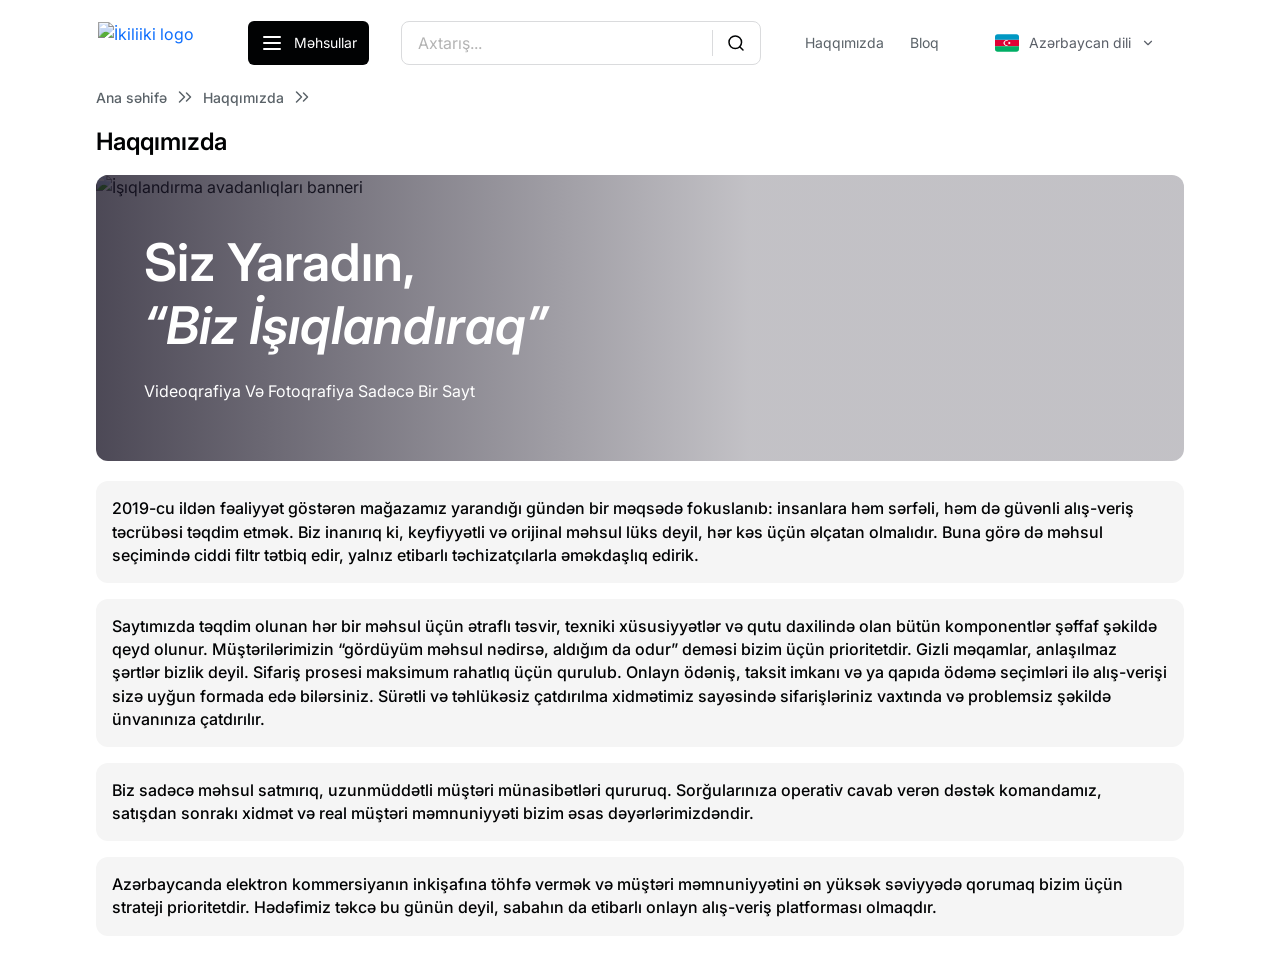
==== about.html @ 02f8e93b "-airforce page" ====
<!DOCTYPE html>
<html lang="az">

<head>
    <meta charset="UTF-8">
    <!-- Təməl viewport -->
    <meta name="viewport" content="width=device-width, initial-scale=1.0, viewport-fit=cover">
    <!-- Zoom meta -->
    <meta name="viewport" content="width=device-width, initial-scale=1, maximum-scale=1, user-scalable=no">
    <title>Haqqımızda | ikili2.az</title>

    <link rel="preconnect" href="https://fonts.googleapis.com" />
    <link rel="preconnect" href="https://fonts.gstatic.com" crossorigin />
    <link href="https://fonts.googleapis.com/css2?family=Outfit:wght@400;500;600;700;800;900&display=swap"
        rel="stylesheet" />

    <link href="https://cdn.jsdelivr.net/npm/bootstrap@5.3.8/dist/css/bootstrap.min.css" rel="stylesheet"
        integrity="sha384-sRIl4kxILFvY47J16cr9ZwB07vP4J8+LH7qKQnuqkuIAvNWLzeN8tE5YBujZqJLB" crossorigin="anonymous" />

    <link rel="stylesheet" href="assets/css/style.css" />
</head>

<body class="page">
    <div class="page--about">

    <!-- * HEADER START * -->
    <div id="header-placeholder"></div>
    <script>
        (function () {
            const url = "./assets/components/header.html";
            const cacheKey = `partial:${url}`;
            const node = document.getElementById("header-placeholder");
            if (!node) return;

            try {
                const cached = localStorage.getItem(cacheKey);
                if (cached) node.innerHTML = cached;
            } catch (error) {
                console.warn("Header preload cache error:", error);
            }

            if (window.location.protocol === "file:") return;

            fetch(url)
                .then((response) => {
                    if (!response.ok) throw new Error(`Header yüklənmədi: ${response.status}`);
                    return response.text();
                })
                .then((html) => {
                    const parser = new DOMParser();
                    const doc = parser.parseFromString(html, "text/html");
                    const nextHtml = doc.body.innerHTML;
                    if (node.innerHTML !== nextHtml) node.innerHTML = nextHtml;
                    try {
                        localStorage.setItem(cacheKey, nextHtml);
                    } catch (error) {
                        console.warn("Header cache write error:", error);
                    }
                })
                .catch((error) => {
                    console.warn("Header preload fetch error:", error);
                });
        })();
    </script>
    <!-- * HEADER END * -->


    <main>
        <!-- * ABOUT PAGE START * -->
        <section class="about-page">
            <div class="about-page__container content-section">
                <nav class="breadcrumb" aria-label="Breadcrumb">
                    <a href="index.html">Ana səhifə</a>
                    <span aria-hidden="true">
                        <svg width="24" height="24" viewBox="0 0 24 24" fill="none" xmlns="http://www.w3.org/2000/svg">
                            <path d="M13.5 16L17.5 12L13.5 8" stroke="#5A6268" stroke-width="1.5" stroke-linecap="round"
                                stroke-linejoin="round" />
                            <path d="M6.5 17L11.5 12L6.5 7" stroke="#5A6268" stroke-width="1.5" stroke-linecap="round"
                                stroke-linejoin="round" />
                        </svg>
                    </span>
                    <a href="about.html" aria-current="page">Haqqımızda</a>
                     <span aria-hidden="true">
                        <svg width="24" height="24" viewBox="0 0 24 24" fill="none" xmlns="http://www.w3.org/2000/svg">
                            <path d="M13.5 16L17.5 12L13.5 8" stroke="#5A6268" stroke-width="1.5" stroke-linecap="round"
                                stroke-linejoin="round" />
                            <path d="M6.5 17L11.5 12L6.5 7" stroke="#5A6268" stroke-width="1.5" stroke-linecap="round"
                                stroke-linejoin="round" />
                        </svg>
                    </span>
                </nav>

                <div class="section-header content-section__header">
                    <h1 class="section-header__title about-page__title">Haqqımızda</h1>
                </div>

                <div class="about-page__hero">
                    <img class="about-page__hero-img" src="assets/images/783815d9c4e5a7d03388fd87f96c29ed0e0bb975.png"
                        alt="İşıqlandırma avadanlıqları banneri" />
                    <div class="about-page__hero-overlay"></div>
                    <div class="about-page__hero-content">
                        <h2 class="about-page__hero-title">Siz Yaradın,<br /><em>“Biz İşıqlandıraq”</em></h2>
                        <p class="about-page__hero-subtitle">Videoqrafiya və Fotoqrafiya Sadəcə Bir Sayt</p>
                    </div>
                </div>

                <div class="about-page__text-list">
                    <article class="about-page__text-card">
                        2019-cu ildən fəaliyyət göstərən mağazamız yarandığı gündən bir məqsədə fokuslanıb: insanlara
                        həm sərfəli, həm də güvənli alış-veriş təcrübəsi təqdim etmək. Biz inanırıq ki, keyfiyyətli və
                        orijinal məhsul lüks deyil, hər kəs üçün əlçatan olmalıdır. Buna görə də məhsul seçimində ciddi
                        filtr tətbiq edir, yalnız etibarlı təchizatçılarla əməkdaşlıq edirik.
                    </article>

                    <article class="about-page__text-card">
                        Saytımızda təqdim olunan hər bir məhsul üçün ətraflı təsvir, texniki xüsusiyyətlər və qutu
                        daxilində olan bütün komponentlər şəffaf şəkildə qeyd olunur. Müştərilərimizin “gördüyüm məhsul
                        nədirsə, aldığım da odur” deməsi bizim üçün prioritetdir. Gizli məqamlar, anlaşılmaz şərtlər
                        bizlik deyil. Sifariş prosesi maksimum rahatlıq üçün qurulub. Onlayn ödəniş, taksit imkanı və
                        ya qapıda ödəmə seçimləri ilə alış-verişi sizə uyğun formada edə bilərsiniz. Sürətli və
                        təhlükəsiz çatdırılma xidmətimiz sayəsində sifarişləriniz vaxtında və problemsiz şəkildə
                        ünvanınıza çatdırılır.
                    </article>

                    <article class="about-page__text-card">
                        Biz sadəcə məhsul satmırıq, uzunmüddətli müştəri münasibətləri qururuq. Sorğularınıza operativ
                        cavab verən dəstək komandamız, satışdan sonrakı xidmət və real müştəri məmnuniyyəti bizim əsas
                        dəyərlərimizdəndir.
                    </article>

                    <article class="about-page__text-card">
                        Azərbaycanda elektron kommersiyanın inkişafına töhfə vermək və müştəri məmnuniyyətini ən yüksək
                        səviyyədə qorumaq bizim üçün strateji prioritetdir. Hədəfimiz təkcə bu günün deyil, sabahın da
                        etibarlı onlayn alış-veriş platforması olmaqdır.
                    </article>
                </div>
            </div>
        </section>
        <!-- * ABOUT PAGE END * -->
    </main>

    <!-- * FOOTER START * -->
    <div id="footer-placeholder"></div>
    <script>
        (function () {
            const url = "./assets/components/footer.html";
            const cacheKey = `partial:${url}`;
            const node = document.getElementById("footer-placeholder");
            if (!node) return;

            try {
                const cached = localStorage.getItem(cacheKey);
                if (cached) node.innerHTML = cached;
            } catch (error) {
                console.warn("Footer preload cache error:", error);
            }

            if (window.location.protocol === "file:") return;

            fetch(url)
                .then((response) => {
                    if (!response.ok) throw new Error(`Footer yüklənmədi: ${response.status}`);
                    return response.text();
                })
                .then((html) => {
                    const parser = new DOMParser();
                    const doc = parser.parseFromString(html, "text/html");
                    const nextHtml = doc.body.innerHTML;
                    if (node.innerHTML !== nextHtml) node.innerHTML = nextHtml;
                    try {
                        localStorage.setItem(cacheKey, nextHtml);
                    } catch (error) {
                        console.warn("Footer cache write error:", error);
                    }
                })
                .catch((error) => {
                    console.warn("Footer preload fetch error:", error);
                });
        })();
    </script>
    <!-- * FOOTER END * -->



    <script type="module" src="assets/js/main.js"></script>
    <script src="https://cdn.jsdelivr.net/npm/bootstrap@5.3.8/dist/js/bootstrap.bundle.min.js"
        integrity="sha384-FKyoEForCGlyvwx9Hj09JcYn3nv7wiPVlz7YYwJrWVcXK/BmnVDxM+D2scQbITxI" crossorigin="anonymous">
        </script>

    </div>
</body>

</html>
---- assets/css/style.css ----
@import url("https://fonts.googleapis.com/css2?family=Poppins:ital,wght@0,100;0,200;0,300;0,400;0,500;0,600;0,700;0,800;0,900;1,100;1,200;1,300;1,400;1,500;1,600;1,700;1,800;1,900&display=swap");
@import url("https://fonts.googleapis.com/css2?family=Inter:ital,opsz,wght@0,14..32,100..900;1,14..32,100..900&display=swap");
* {
  margin: 0;
  padding: 0;
  box-sizing: border-box;
}

:root {
  --page-gutter: clamp(0.5rem, 7.5vw, 6.25rem);
}

#header-placeholder {
  min-height: 5.3125rem;
}

@media only screen and (max-width: 768px) {
  #header-placeholder {
    min-height: 5.3125rem;
  }
}
@media only screen and (max-width: 600px) {
  #header-placeholder {
    min-height: 5.3125rem;
  }
}
@media only screen and (max-width: 480px) {
  #header-placeholder {
    min-height: 5.3125rem;
  }
}
@media only screen and (max-width: 380px) {
  #header-placeholder {
    min-height: 5.3125rem;
  }
}
body {
  height: 100%;
  font-family: "Inter", sans-serif;
  background-color: rgb(255, 255, 255);
  overflow-x: hidden;
}

html {
  overflow-x: hidden;
}

p {
  margin-bottom: 0;
}

a {
  text-decoration: none;
  text-wrap: nowrap;
}

input {
  border: none;
  outline: none;
}

button {
  border: none;
  background-color: transparent;
  text-wrap: nowrap;
}

select {
  outline: none;
  border: none;
}

textarea {
  resize: none;
  outline: none;
  border: none;
}

[class*=__container] {
  width: 100% !important;
  max-width: none !important;
  margin-left: auto;
  margin-right: auto;
  padding-left: var(--page-gutter);
  padding-right: var(--page-gutter);
}

.blog-card,
.products__card {
  position: relative;
}

.card-link-overlay {
  position: absolute;
  inset: 0;
  z-index: 3;
  border-radius: inherit;
}

.card-link-overlay:focus-visible {
  outline: 0.125rem solid #010203;
  outline-offset: 0.125rem;
}

.is-visual-link {
  pointer-events: none;
}

.content-section {
  display: flex;
  justify-content: flex-start;
  align-items: stretch;
  flex-direction: column;
  gap: 1.5rem;
}
.content-section__body {
  width: 100%;
}

.section-header {
  display: flex;
  justify-content: space-between;
  align-items: center;
  flex-direction: row;
  gap: 0;
}
.section-header__title {
  margin: 0;
  font-size: 2rem;
  font-weight: 600;
  color: #000000;
  line-height: normal;
  font-style: normal;
}
.section-header__accent {
  color: #e3002e;
}
.section-header__nav {
  display: flex;
  justify-content: flex-start;
  align-items: center;
  flex-direction: row;
  gap: 0.5rem;
}

.arrivals-section {
  padding: 1.5rem 0;
}

.arrivals__container {
  width: 100%;
  display: flex;
  justify-content: flex-start;
  align-items: stretch;
  flex-direction: column;
  gap: 1.5rem;
}
.arrivals__grid {
  display: grid;
  grid-template-columns: 32.8125rem minmax(0, 1fr);
  height: 27.6875rem;
  gap: 0.625rem;
  align-items: stretch;
}
.arrivals__banner {
  width: 32.8125rem;
  overflow: hidden;
  border-radius: 0.75rem;
}
.arrivals__banner-img {
  width: 100%;
  height: 100%;
  -o-object-fit: cover;
     object-fit: cover;
  display: block;
}
.arrivals__cards {
  display: grid;
  grid-template-columns: repeat(2, 1fr);
  gap: 0;
  border: 1px solid #dadbdd;
  border-radius: 0.75rem;
  overflow: hidden;
  box-shadow: none;
}
.arrivals__cards .products__card {
  display: flex;
  justify-content: flex-start;
  align-items: stretch;
  flex-direction: column;
  gap: 0;
  padding: 1rem;
  border: 0;
  border-left: 0;
  border-right: 1px solid #dadbdd;
  border-radius: 0;
  min-height: 0;
  box-shadow: none;
}
.arrivals__cards .products__card:nth-child(2n) {
  border-right: none;
}
.arrivals__cards .products__card .products__img-wrap {
  min-height: 0;
  padding: 1rem;
}
.arrivals__cards .products__card .products__info {
  display: flex;
  justify-content: flex-start;
  align-items: stretch;
  flex-direction: column;
  gap: 0;
  justify-content: space-between;
  gap: 1rem;
}
.arrivals__cards .products__card .products__name {
  line-height: 1.35;
  max-height: 2.7em;
  overflow: hidden;
}
.arrivals__cards .products__card .products__footer {
  display: grid;
  grid-template-columns: minmax(0, 1fr) auto;
  gap: 0.5rem;
  align-items: center;
}
.arrivals__cards .products__card .products__btn {
  display: flex;
  width: 100%;
  max-width: 11.2813rem;
  min-width: 0;
  height: 2.75rem;
  padding: 0.625rem 0.75rem;
  justify-content: center;
  align-items: center;
  gap: 0.625rem;
  border-radius: 0.375rem;
  background: #010203;
  color: #fff;
  font-family: Inter, sans-serif;
  font-size: 0.875rem;
  font-style: normal;
  font-weight: 500;
  line-height: normal;
}
.arrivals__cards .products__card .products__price {
  flex-shrink: 0;
  white-space: nowrap;
}

@media only screen and (max-width: 1400px) {
  .arrivals__grid {
    grid-template-columns: 1fr;
    height: auto;
    grid-template-rows: 27.6875rem 27.6875rem;
    gap: 0.625rem;
  }
  .arrivals__banner, .arrivals__cards {
    width: 100%;
    height: 27.6875rem;
  }
  .arrivals__cards {
    display: grid !important;
    grid-template-columns: repeat(2, minmax(0, 1fr)) !important;
    gap: 0.625rem !important;
    -moz-column-gap: 0.625rem !important;
         column-gap: 0.625rem !important;
    row-gap: 0.625rem !important;
    border: 0;
    border-radius: 0;
    overflow: visible;
  }
  .arrivals__cards .products__card {
    padding: 0.875rem;
    border: 1px solid #dadbdd;
    border-right: 1px solid #dadbdd;
    border-left: 1px solid #dadbdd;
    border-radius: 0.75rem;
  }
  .arrivals__cards .products__card:nth-child(2n) {
    border-right: 1px solid #dadbdd;
  }
  .arrivals__cards .products__card .products__footer {
    display: grid;
    grid-template-columns: minmax(0, 1fr) auto;
    gap: 0.5rem;
    align-items: center;
  }
  .arrivals__cards .products__card .products__btn {
    width: 11.2813rem;
    min-width: 8.8125rem;
  }
}
@media only screen and (max-width: 380px) {
  .arrivals__container {
    padding-left: 1rem !important;
    padding-right: 1rem !important;
  }
  .arrivals__grid {
    grid-template-rows: none;
    height: auto;
    width: 100%;
    margin: 0 auto;
  }
  .arrivals__banner, .arrivals__cards {
    height: auto;
    width: 100%;
    max-width: 100%;
    margin: 0 auto;
    box-sizing: border-box;
  }
  .arrivals__cards .products__card {
    width: 100%;
    max-width: 100%;
    box-sizing: border-box;
  }
  .arrivals__cards .products__card .products__footer {
    display: flex !important;
    flex-direction: column !important;
    align-items: flex-start !important;
    gap: 0.5rem !important;
  }
  .arrivals__cards .products__card .products__price {
    order: 1 !important;
  }
  .arrivals__cards .products__card .products__btn {
    order: 2 !important;
    width: auto !important;
    min-width: 100% !important;
    max-width: 100% !important;
  }
}
@media only screen and (max-width: 768px) {
  .arrivals__container .section-header {
    align-items: flex-start;
  }
  .arrivals__container .section-header__nav {
    display: none;
  }
  .arrivals__grid {
    grid-template-rows: none;
    height: auto;
  }
  .arrivals__banner, .arrivals__cards {
    height: auto;
  }
  .arrivals__cards {
    grid-template-columns: 1fr !important;
  }
  .arrivals__cards .products__card .products__footer {
    display: flex;
    justify-content: space-between;
    align-items: center;
    flex-direction: row;
    gap: 0.5rem;
  }
  .arrivals__cards .products__card .products__price {
    order: 2;
  }
  .arrivals__cards .products__card .products__btn {
    order: 1;
    width: 11.2813rem;
    min-width: 8.8125rem;
  }
}
@media only screen and (max-width: 600px) {
  .arrivals__container .section-header {
    align-items: flex-start;
  }
  .arrivals__container .section-header__nav {
    display: none;
  }
  .arrivals__grid {
    grid-template-rows: none;
    height: auto;
  }
  .arrivals__banner, .arrivals__cards {
    height: auto;
  }
  .arrivals__cards {
    grid-template-columns: 1fr !important;
  }
  .arrivals__cards .products__card .products__footer {
    display: flex;
    justify-content: space-between;
    align-items: center;
    flex-direction: row;
    gap: 0.5rem;
  }
  .arrivals__cards .products__card .products__price {
    order: 2;
  }
  .arrivals__cards .products__card .products__btn {
    order: 1;
    width: 11.2813rem;
    min-width: 8.8125rem;
  }
}
@media only screen and (max-width: 480px) {
  .arrivals__banner-img {
    height: 14.375rem;
  }
}
@media only screen and (max-width: 380px) {
  .arrivals__banner-img {
    height: 14.375rem;
  }
}
@media only screen and (max-width: 180px) {
  .arrivals__cards .products__card .products__footer {
    align-items: stretch !important;
  }
  .arrivals__cards .products__card .products__price {
    white-space: normal !important;
    overflow-wrap: anywhere !important;
    word-break: break-word !important;
    width: 100% !important;
  }
  .arrivals__cards .products__card .products__btn {
    width: 100% !important;
    max-width: 100% !important;
    min-width: 0 !important;
    padding: 0.5rem 0.625rem !important;
    font-size: 0.8125rem !important;
  }
}
.products__body-header {
  display: flex;
  justify-content: flex-start;
  align-items: stretch;
  flex-direction: column;
  gap: 0.75rem;
}

.blog-card {
  display: flex;
  height: 100%;
  min-height: 19.3125rem;
  flex-direction: column;
  justify-content: flex-start;
  align-items: flex-start;
  flex: 1 0 0;
  gap: 1rem;
}
.blog-card__body {
  display: flex;
  flex: 1 1 auto;
  flex-direction: column;
  align-items: flex-start;
  gap: 0.375rem;
  align-self: stretch;
}
.blog-card__media {
  width: 100%;
  height: 10.5625rem;
  flex-shrink: 0;
  align-self: stretch;
  border-radius: 0.75rem;
  overflow: hidden;
  background: #d8d8d8;
}
.blog-card__img {
  width: 100%;
  height: 100%;
  -o-object-fit: cover;
     object-fit: cover;
  display: block;
}
.blog-card__title {
  margin: 0;
  color: #010203;
  font-family: Inter, sans-serif;
  font-size: 1rem;
  font-style: normal;
  font-weight: 500;
  line-height: 140%;
}
.blog-card__desc {
  margin: 0;
  color: #5a5f68;
  font-family: Inter, sans-serif;
  font-size: 0.875rem;
  font-style: normal;
  font-weight: 400;
  line-height: 140%;
}

.hero__btn,
.products__btn,
.pd-btn--buy {
  display: inline-flex;
  align-items: center;
  justify-content: center;
  gap: 0.625rem;
  min-height: 2.75rem;
  padding: 0.625rem 0.75rem;
  border: 0;
  border-radius: 0.375rem;
  background: #010203;
  color: #ffffff;
  font-family: Inter, sans-serif;
  font-size: 0.875rem;
  font-style: normal;
  font-weight: 500;
  line-height: normal;
  text-decoration: none;
  white-space: nowrap;
  transition: opacity 0.2s ease, transform 0.2s ease;
}
.hero__btn:hover,
.products__btn:hover,
.pd-btn--buy:hover {
  color: #ffffff;
  opacity: 0.9;
}
.hero__btn:active,
.products__btn:active,
.pd-btn--buy:active {
  transform: translateY(0.0625rem);
}

.hero__btn-icon {
  display: inline-flex;
  align-items: center;
  justify-content: center;
  line-height: 1;
}

.products__btn > span {
  display: inline-flex;
  align-items: center;
  justify-content: center;
  line-height: 1;
  flex-shrink: 0;
}

.products__btn > span svg,
.products__btn > svg {
  display: block;
  width: 1.125rem;
  height: 1.125rem;
  flex-shrink: 0;
}

.section-header__btn {
  width: 2.75rem;
  height: 2.75rem;
  padding: 0.625rem 0.75rem;
  border-radius: 50%;
  border: 0.0625rem solid #f5f5f5;
  background: #f5f5f5;
  display: inline-flex;
  align-items: center;
  justify-content: center;
  gap: 0.625rem;
  transition: border-color 0.2s ease, background-color 0.2s ease;
}
.section-header__btn:hover {
  border-color: #111111;
  background: #f5f5f5;
}
.section-header__btn:focus, .section-header__btn:focus-visible {
  outline: none;
  box-shadow: none;
  border-color: #f5f5f5;
  background: #f5f5f5;
}

.testimonials__play {
  position: absolute;
  right: 0.75rem;
  top: 0.75rem;
  display: inline-flex;
  width: 2.5rem;
  height: 2.5rem;
  padding: 0;
  align-items: center;
  justify-content: center;
  gap: 0;
  border: 0;
  border-radius: 50%;
  background: rgba(255, 255, 255, 0.41);
  color: #b4b4b4;
  box-shadow: 0 8px 18px rgba(0, 0, 0, 0.16);
  transition: transform 0.2s ease, background-color 0.2s ease;
  z-index: 2;
}
.testimonials__play::before {
  content: "";
  position: absolute;
  width: 1.875rem;
  height: 1.875rem;
  border-radius: 50%;
  background: #ffffff;
  z-index: 0;
}
.testimonials__play:hover {
  transform: scale(1.04);
}

.testimonials__icon {
  position: absolute;
  left: 50%;
  top: 50%;
  width: 24px;
  height: 24px;
  z-index: 1;
  transform: translate(-50%, -50%);
  transition: opacity 0.2s ease, transform 0.2s ease;
}
.testimonials__icon--pause {
  opacity: 0;
  transform: translate(-50%, -50%) scale(0.75);
}

.promo-duo__arrow {
  width: 2.75rem;
  height: 2.75rem;
  display: inline-flex;
  align-items: center;
  justify-content: center;
  padding: 0.625rem 0.75rem;
  border-radius: 50%;
  background: #f5f5f5;
  color: #000000;
}
.promo-duo__arrow svg {
  display: block;
}

.blog-card__btn {
  align-self: flex-start;
  display: inline-flex;
  padding: 0.625rem 0.75rem;
  justify-content: center;
  align-items: center;
  gap: 0.625rem;
  border-radius: 0.625rem;
  background: #f5f5f5;
  color: #000000;
  font-family: Inter, sans-serif;
  font-size: 0.875rem;
  font-style: normal;
  font-weight: 500;
  line-height: normal;
  text-decoration: none;
}

.header__lang-wrap {
  position: relative;
  display: inline-flex;
  flex-shrink: 0;
  width: 12.5rem;
}
@media only screen and (max-width: 1150px) {
  .header__lang-wrap {
    display: none;
  }
}
@media only screen and (max-width: 768px) {
  .header__lang-wrap {
    display: flex;
    grid-area: lang;
    justify-self: start;
  }
}
@media only screen and (max-width: 600px) {
  .header__lang-wrap {
    display: flex;
    grid-area: lang;
    justify-self: start;
  }
}

.header__lang {
  display: inline-flex;
  align-items: center;
  justify-content: flex-start;
  width: 100%;
  border: none;
  border-radius: 0.5rem;
  font-weight: 400;
  transition: background 0.18s ease, color 0.18s ease, transform 0.18s ease;
  white-space: nowrap;
  gap: 0.625rem;
  padding: 0.625rem 0.75rem;
  background: #ffffff;
  color: #5a5f68;
  font-size: 0.875rem;
  flex-shrink: 0;
}
.header__lang .js-lang-label {
  flex: 0 0 auto;
  min-width: auto;
  margin-right: 0;
}
.header__lang:hover {
  border-color: #c1002a !important;
}
@media only screen and (max-width: 1150px) {
  .header__lang {
    display: none;
  }
}
@media only screen and (max-width: 768px) {
  .header__lang {
    display: flex;
    justify-content: center;
    align-items: center;
    flex-direction: row;
    gap: 0;
    padding: 0.625rem 0.75rem;
    margin-left: -0.75rem;
    border: none !important;
    border-radius: 0;
    background: transparent;
    gap: 0.375rem;
    font-size: 0.9375rem;
    color: #5a5f68;
    min-width: 0;
    max-width: none;
  }
  .header__lang span {
    display: block;
    min-width: 0;
    white-space: nowrap;
  }
}
@media only screen and (max-width: 600px) {
  .header__lang {
    display: flex;
    justify-content: center;
    align-items: center;
    flex-direction: row;
    gap: 0;
    padding: 0.625rem 0.75rem;
    margin-left: -0.75rem;
    border: none !important;
    border-radius: 0;
    background: transparent;
    gap: 0.375rem;
    font-size: 0.9375rem;
    color: #5a5f68;
    min-width: 0;
    max-width: none;
  }
  .header__lang span {
    display: block;
    min-width: 0;
    white-space: nowrap;
  }
}
@media only screen and (max-width: 480px) {
  .header__lang {
    font-size: 0.8125rem;
    max-width: none;
    margin-left: -0.5rem;
  }
  .header__lang span {
    overflow: visible;
    text-overflow: clip;
    white-space: nowrap;
  }
}
@media only screen and (max-width: 380px) {
  .header__lang {
    font-size: 0.8125rem;
    max-width: none;
    margin-left: -0.5rem;
  }
  .header__lang span {
    overflow: visible;
    text-overflow: clip;
    white-space: nowrap;
  }
}

.header__lang-flag {
  display: inline-flex;
  width: 1.5rem;
  height: 1.5rem;
  flex: 0 0 1.5rem;
  margin-right: 0;
}
.header__lang-flag svg {
  width: 100%;
  height: 100%;
  display: block;
}
@media only screen and (max-width: 768px) {
  .header__lang-flag {
    width: 1.375rem;
    height: 1.375rem;
    flex-basis: 1.375rem;
  }
}
@media only screen and (max-width: 600px) {
  .header__lang-flag {
    width: 1.375rem;
    height: 1.375rem;
    flex-basis: 1.375rem;
  }
}
@media only screen and (max-width: 480px) {
  .header__lang-flag {
    width: 1.125rem;
    height: 1.125rem;
    flex-basis: 1.125rem;
  }
}
@media only screen and (max-width: 380px) {
  .header__lang-flag {
    width: 1.125rem;
    height: 1.125rem;
    flex-basis: 1.125rem;
  }
}

.header__lang-menu {
  position: absolute;
  top: calc(100% + 0.375rem);
  right: 0;
  z-index: 220;
  min-width: 11.5rem;
  list-style: none;
  margin: 0;
  padding: 0.375rem;
  border: 0.0625rem solid #e4e4e4;
  border-radius: 0.5rem;
  background: #ffffff;
  box-shadow: 0 0.625rem 1.875rem rgba(16, 20, 28, 0.12);
}

.header__lang-option {
  width: 100%;
  border: 0;
  background: transparent;
  border-radius: 0.375rem;
  padding: 0.5rem 0.625rem;
  display: inline-flex;
  align-items: center;
  gap: 0.5rem;
  color: #3c424a;
  font-size: 0.875rem;
  text-align: left;
}
.header__lang-option:hover {
  background: #f5f7fa;
}
.header__lang-option.is-active {
  background: #eef3fb;
  color: #010203;
  font-weight: 500;
}

.header__phone {
  display: inline-flex;
  align-items: center;
  height: 2.75rem;
  min-height: 2.75rem;
  box-sizing: border-box;
  border: none;
  border-radius: 0.375rem;
  font-weight: 400;
  padding: 0.625rem 0.75rem;
  transition: background 0.18s ease, color 0.18s ease, transform 0.18s ease;
  white-space: nowrap;
  background: #111111;
  color: #ffffff;
  gap: 0.625rem;
  font-size: 0.875rem;
  text-decoration: none;
  flex-shrink: 0;
}
.header__phone:hover {
  background: #c1002a;
}
.header__phone:active {
  transform: scale(0.98);
}
@media only screen and (max-width: 1350px) {
  .header__phone {
    display: none;
  }
}

.pd-btn--share {
  display: inline-flex;
  align-items: center;
  justify-content: center;
  gap: 0.625rem;
  min-height: 2.75rem;
  padding: 0.625rem 0.75rem;
  border: 0;
  border-radius: 0.5rem;
  background: #f1f2f3;
  color: #010203;
  font-family: Inter, sans-serif;
  font-size: 0.875rem;
  font-style: normal;
  font-weight: 500;
  line-height: normal;
  white-space: nowrap;
  transition: background 0.18s ease, color 0.18s ease, transform 0.18s ease;
}
.pd-btn--share:hover {
  background: #e7e9eb;
}
.pd-btn--share:active {
  transform: scale(0.98);
}

.pd-btn--share > span {
  display: inline-flex;
  align-items: center;
  justify-content: center;
  line-height: 1;
  flex-shrink: 0;
}
.pd-btn--share > span svg {
  display: block;
  width: 1.5rem;
  height: 1.5rem;
}

.pd-help__call {
  text-decoration: none;
  color: #ffffff;
  font-family: Inter, sans-serif;
  font-size: 0.875rem;
  font-style: normal;
  font-weight: 400;
  line-height: normal;
  background: #010203;
  padding: 0.625rem 0.75rem;
  border-radius: 0.375rem;
  display: inline-flex;
  justify-content: center;
  align-items: center;
  gap: 0.625rem;
  transition: background 0.18s ease, transform 0.18s ease;
}
.pd-help__call:hover {
  background: #2a2a2a;
  color: #ffffff;
}
.pd-help__call:active {
  transform: scale(0.98);
}

.pd-qty {
  display: flex;
  width: 5.8125rem;
  height: 2.3125rem;
  padding: 0 0.75rem;
  justify-content: space-between;
  align-items: center;
  box-sizing: border-box;
  border-radius: 0.5rem;
  background: #f1f2f3;
}
.pd-qty button,
.pd-qty span {
  width: 1.25rem;
  height: 1.25rem;
  display: inline-flex;
  align-items: center;
  justify-content: center;
  color: #010203;
  font-size: 0.875rem;
}

body.drawer-open {
  overflow: hidden;
}

.drawer {
  position: fixed;
  top: var(--header-height, 85px);
  left: 0;
  right: 0;
  display: none;
  z-index: 9999;
}
.drawer--active {
  display: block;
}
.drawer--details .drawer__panel {
  grid-template-columns: 340px 320px 330px;
}
.drawer--details .drawer__left::after {
  opacity: 1;
}
.drawer--details .drawer__center {
  display: block;
}
.drawer--details .drawer__right {
  display: flex;
}
.drawer__overlay {
  position: fixed;
  inset: 0;
  top: var(--header-height, 85px);
  background: rgba(17, 17, 17, 0.58);
  backdrop-filter: none;
  -webkit-backdrop-filter: none;
  animation: fadeIn 0.22s ease;
}
.drawer__panel {
  position: relative;
  z-index: 2;
  display: grid;
  margin-left: var(--drawer-left, max(1rem, var(--page-gutter)));
  margin-right: 1rem;
  grid-template-columns: 340px;
  align-items: stretch;
  max-width: -moz-max-content;
  max-width: max-content;
  background: #ffffff;
  box-shadow: 0 20px 60px rgba(0, 0, 0, 0.16);
  border-top: 0;
  overflow: hidden;
  animation: slideDown 0.22s cubic-bezier(0.4, 0, 0.2, 1);
}
.drawer__left {
  display: flex;
  justify-content: flex-start;
  align-items: stretch;
  flex-direction: column;
  gap: 1rem;
  padding: 10px;
  background: #ffffff;
  position: relative;
  max-height: calc(100vh - var(--header-height, 85px) - 20px);
  overflow-y: auto;
  scrollbar-width: thin;
  scrollbar-color: #e3e3e3 transparent;
}
.drawer__left::-webkit-scrollbar {
  width: 4px;
}
.drawer__left::-webkit-scrollbar-track {
  background: transparent;
}
.drawer__left::-webkit-scrollbar-thumb {
  background: #e3e3e3;
  border-radius: 4px;
}
.drawer__left::after {
  content: "";
  position: absolute;
  top: 0;
  right: 0;
  width: 1px;
  height: 100%;
  background: #e3e3e3;
  opacity: 0;
  transition: opacity 0.18s ease;
}
.drawer__item {
  display: flex;
  justify-content: space-between;
  align-items: center;
  flex-direction: row;
  gap: 0;
  width: 100%;
  padding: 11px 12px;
  border: none;
  background: transparent;
  border-radius: 8px;
  border-left: 3px solid transparent;
  text-align: left;
  transition: background 0.18s ease, border-color 0.18s ease;
  cursor: pointer;
}
.drawer__item:hover {
  background: #f5f5f5;
}
.drawer__item--active {
  background: #f5f5f5;
}
.drawer__item-left {
  display: flex;
  justify-content: flex-start;
  align-items: center;
  flex-direction: row;
  gap: 12px;
  min-width: 0;
  flex: 1;
}
.drawer__item-ico {
  display: flex;
  justify-content: center;
  align-items: center;
  flex-direction: row;
  gap: 0;
  width: 22px;
  height: 22px;
  color: #555555;
  flex-shrink: 0;
  transition: color 0.18s ease;
}
.drawer__item-text {
  font-size: 1rem;
  font-weight: 600;
  color: #000;
  white-space: nowrap;
  overflow: hidden;
  text-overflow: ellipsis;
  transition: color 0.18s ease;
}
.drawer__chev {
  display: flex;
  align-items: center;
  width: 16px;
  height: 16px;
  color: #9e9e9e;
  flex-shrink: 0;
}
.drawer__chev svg {
  width: 14px;
  height: 14px;
}
.drawer__center {
  display: none;
  padding: 10px;
  max-height: calc(100vh - var(--header-height, 85px) - 20px);
  overflow-y: auto;
  scrollbar-width: thin;
  scrollbar-color: #e3e3e3 transparent;
}
.drawer__center::-webkit-scrollbar {
  width: 4px;
}
.drawer__center::-webkit-scrollbar-track {
  background: transparent;
}
.drawer__center::-webkit-scrollbar-thumb {
  background: #e3e3e3;
  border-radius: 4px;
}
.drawer__sub {
  padding: 10px 12px;
  border-radius: 8px;
  font-size: 1rem;
  font-weight: 500;
  color: #555555;
  cursor: pointer;
  white-space: nowrap;
  overflow: hidden;
  text-overflow: ellipsis;
  transition: background 0.18s ease, color 0.18s ease, padding-left 0.18s ease, box-shadow 0.18s ease;
}
.drawer__sub--active {
  background: #f5f5f5;
  font-weight: 700;
}
.drawer__right {
  display: none;
  align-items: flex-start;
  padding: 10px;
  background: #ffffff;
}
.drawer__right .products-section--discount {
  padding: 0;
  margin: 0;
  width: 100%;
}
.drawer__right .products__card {
  width: 19.375rem;
  min-height: 28.875rem;
  height: auto;
  padding: 1rem !important;
  border: 1px solid #dadbdd;
  border-right: 1px solid #dadbdd;
  border-radius: 0.75rem;
  overflow: visible;
  box-sizing: border-box;
  background: #ffffff;
}
.drawer__right .products__card .products__info {
  display: flex;
  justify-content: flex-start;
  align-items: stretch;
  flex-direction: column;
  gap: 0;
  flex: 1 1 auto;
  height: 100%;
  justify-content: space-between;
  padding-bottom: 0 !important;
  box-sizing: border-box;
}
.drawer__right .products__card .products__footer {
  gap: 1rem;
  margin: 0;
  margin-top: auto;
  padding-bottom: 0 !important;
}
.drawer__right .products__card .products__price {
  margin: 0;
}
.drawer__right .products__card:last-child {
  border-right: 1px solid #dadbdd;
}

.contact-form {
  display: flex;
  justify-content: flex-start;
  align-items: stretch;
  flex-direction: column;
  gap: 1rem;
}
.contact-form__row {
  display: grid;
  grid-template-columns: repeat(2, minmax(0, 1fr));
  gap: 1rem;
}
.contact-form__group {
  display: flex;
  justify-content: flex-start;
  align-items: stretch;
  flex-direction: column;
  gap: 0.4rem;
}
.contact-form__label {
  color: #010203;
  font-size: 1rem;
  font-weight: 500;
  line-height: 1.3;
}
.contact-form__label span {
  color: #e51645;
}
.contact-form__input, .contact-form__textarea {
  width: 100%;
  border: 0.0625rem solid #dadbdd;
  border-radius: 0.5rem;
  background: #f5f5f5;
  color: #111;
  font-size: 0.875rem;
  line-height: 1.35;
}
.contact-form__input {
  height: 3rem;
  padding: 0 0.75rem;
}
.contact-form__textarea {
  min-height: 8rem;
  padding: 0.75rem;
}
.contact-form__submit {
  width: -moz-max-content;
  width: max-content;
  display: flex;
  padding: 0.625rem 0.75rem;
  justify-content: center;
  align-items: center;
  gap: 0.625rem;
  border: 0;
  border-radius: 0.5rem;
  background: #010203;
  color: #fff;
  font-size: 0.875rem;
  font-style: normal;
  font-weight: 400;
  line-height: 140%;
}

.header {
  --header-height: 5.3125rem;
  background: #ffffff;
  height: var(--header-height);
  position: fixed;
  top: 0;
  left: 0;
  right: 0;
  width: 100%;
  z-index: 1000;
}
.header__inner {
  display: flex;
  justify-content: center;
  align-items: center;
  flex-direction: row;
  gap: 2rem;
  height: 100%;
  width: 100%;
  max-width: none;
  padding-inline: var(--page-gutter);
}
.header__logo {
  text-decoration: none;
  flex-shrink: 0;
}
.header__logo-img {
  width: 7.375rem;
  height: 2.625rem;
  display: block;
}
.header__products {
  display: inline-flex;
  align-items: center;
  height: 2.75rem;
  min-height: 2.75rem;
  box-sizing: border-box;
  border: none;
  border-radius: 0.375rem;
  font-weight: 400;
  transition: all 0.18s ease, color 0.18s ease, transform 0.18s ease;
  white-space: nowrap;
  background: #010203;
  color: #ffffff;
  gap: 0.625rem;
  padding: 0.625rem 0.75rem;
  font-size: 0.875rem;
  flex-shrink: 0;
}
.header__products:hover {
  background: #2a2a2a;
}
.header__products:active {
  transform: scale(0.98);
}
.header__products.active {
  background: #010203;
}
.header__products.active .header__products-icon--menu {
  display: none;
}
.header__products.active .header__products-icon--close {
  display: block;
}
.header__products-icon {
  width: 1.5rem;
  height: 1.5rem;
  flex-shrink: 0;
}
.header__products-icon--close {
  display: none;
}
.header__search {
  display: flex;
  justify-content: flex-start;
  align-items: center;
  flex-direction: row;
  gap: 0;
  flex: 1;
  max-width: 22.5rem;
  height: 2.75rem;
  min-height: 2.75rem;
  box-sizing: border-box;
  background: #ffffff;
  border: 0.0625rem solid #dadbdd;
  border-radius: 0.5rem;
  overflow: hidden;
  transition: border-color 0.18s ease, box-shadow 0.18s ease;
}
.header__search:focus-within {
  border-color: #c1002a;
}
.header__search-input {
  flex: 1;
  width: 100%;
  height: 100%;
  border: none;
  padding: 0 1rem;
  font-size: 1rem;
  outline: none;
  background: transparent;
}
.header__search-input::-moz-placeholder {
  color: #b4b4b4;
}
.header__search-input::placeholder {
  color: #b4b4b4;
}
.header__search-btn {
  display: flex;
  justify-content: center;
  align-items: center;
  flex-direction: row;
  gap: 0;
  flex: 0 0 3rem;
  width: 3rem;
  background: transparent;
  padding: 0;
  height: 100%;
  position: relative;
  transition: color 0.18s ease;
}
.header__search-btn::before {
  content: "";
  position: absolute;
  left: 0;
  top: 50%;
  width: 0.0625rem;
  height: 1.625rem;
  background: #dadbdd;
  transform: translateY(-50%);
}
.header__search-btn:hover {
  color: #c1002a;
}
.header__nav {
  display: flex;
  justify-content: flex-start;
  align-items: center;
  flex-direction: row;
  gap: 0;
  gap: 2px;
  flex-shrink: 0;
}
.header__nav-link {
  display: block;
  padding: 0.75rem;
  text-decoration: none;
  font-weight: 400;
  font-size: 0.875rem;
  color: #5a6268;
  border-radius: 0.5rem;
  transition: color 0.18s ease, background 0.18s ease;
}
.header__nav-link:hover {
  color: #c1002a;
  background: rgba(193, 0, 42, 0.08);
}
@media only screen and (max-width: 768px) {
  .header {
    --header-height: 5.3125rem;
  }
  .header__inner {
    display: flex;
    justify-content: space-between;
    align-items: center;
    flex-direction: row;
    gap: 1rem;
    padding-block: 0;
  }
  .header__logo {
    min-width: 0;
  }
  .header__logo-img {
    width: 8.25rem;
    height: auto;
  }
  .header__products {
    justify-self: end;
    padding: 0.625rem 0.75rem;
    font-size: 0.9375rem;
    font-weight: 500;
    min-width: 0;
    max-width: 11rem;
  }
  .header__products span {
    overflow: hidden;
    text-overflow: ellipsis;
    white-space: nowrap;
  }
  .header__products-icon {
    width: 1.375rem;
    height: 1.375rem;
  }
  .header__search {
    width: 100%;
    max-width: none;
    min-height: 3.125rem;
    border-radius: 0.5rem;
    border-color: #cfd1d4;
  }
  .header__search-input {
    min-width: 0;
    padding: 0.75rem 1rem;
    font-size: 1rem;
  }
  .header__search-input::-moz-placeholder {
    color: #b3b5b8;
  }
  .header__search-input::placeholder {
    color: #b3b5b8;
  }
  .header__search-btn {
    flex: 0 0 3rem;
    width: 3rem;
    justify-content: center;
    padding: 0;
    box-sizing: border-box;
  }
  .header__search-btn svg {
    width: 1.5rem;
    height: 1.5rem;
    display: block;
  }
  .header__nav {
    justify-self: start;
    gap: 1rem;
    min-width: 0;
  }
  .header__nav-link {
    padding: 0;
    font-size: 0.9375rem;
    line-height: 1.25;
    white-space: nowrap;
  }
  .header__lang-wrap {
    justify-self: end;
    min-width: 0;
  }
  .header__lang {
    min-width: 0;
    max-width: 100%;
    white-space: nowrap;
  }
  .header__phone {
    display: none;
  }
  .header__search, .header__nav, .header__lang-wrap, .header__lang {
    display: none !important;
  }
}
@media only screen and (max-width: 600px) {
  .header {
    --header-height: 5.3125rem;
  }
  .header__inner {
    display: flex;
    justify-content: space-between;
    align-items: center;
    flex-direction: row;
    gap: 1rem;
    padding-block: 0;
  }
  .header__logo {
    min-width: 0;
  }
  .header__logo-img {
    width: 8.25rem;
    height: auto;
  }
  .header__products {
    justify-self: end;
    padding: 0.625rem 0.75rem;
    font-size: 0.9375rem;
    font-weight: 500;
    min-width: 0;
    max-width: 11rem;
  }
  .header__products span {
    overflow: hidden;
    text-overflow: ellipsis;
    white-space: nowrap;
  }
  .header__products-icon {
    width: 1.375rem;
    height: 1.375rem;
  }
  .header__search {
    width: 100%;
    max-width: none;
    min-height: 3.125rem;
    border-radius: 0.5rem;
    border-color: #cfd1d4;
  }
  .header__search-input {
    min-width: 0;
    padding: 0.75rem 1rem;
    font-size: 1rem;
  }
  .header__search-input::-moz-placeholder {
    color: #b3b5b8;
  }
  .header__search-input::placeholder {
    color: #b3b5b8;
  }
  .header__search-btn {
    flex: 0 0 3rem;
    width: 3rem;
    justify-content: center;
    padding: 0;
    box-sizing: border-box;
  }
  .header__search-btn svg {
    width: 1.5rem;
    height: 1.5rem;
    display: block;
  }
  .header__nav {
    justify-self: start;
    gap: 1rem;
    min-width: 0;
  }
  .header__nav-link {
    padding: 0;
    font-size: 0.9375rem;
    line-height: 1.25;
    white-space: nowrap;
  }
  .header__lang-wrap {
    justify-self: end;
    min-width: 0;
  }
  .header__lang {
    min-width: 0;
    max-width: 100%;
    white-space: nowrap;
  }
  .header__phone {
    display: none;
  }
  .header__search, .header__nav, .header__lang-wrap, .header__lang {
    display: none !important;
  }
}
@media only screen and (max-width: 480px) {
  .header {
    --header-height: 5.3125rem;
  }
  .header__inner {
    display: flex;
    justify-content: space-between;
    align-items: center;
    flex-direction: row;
    gap: 1rem;
    padding-block: 0;
  }
  .header__logo-img {
    width: 7.625rem;
  }
  .header__products {
    max-width: 9.5rem;
    padding: 0.625rem;
    font-size: 0.875rem;
  }
  .header__nav {
    gap: 0.75rem;
  }
  .header__nav-link {
    font-size: 0.8125rem;
  }
  .header__search, .header__nav, .header__lang-wrap, .header__lang, .header__phone {
    display: none !important;
  }
}
@media only screen and (max-width: 380px) {
  .header {
    --header-height: 5.3125rem;
  }
  .header__inner {
    display: flex;
    justify-content: space-between;
    align-items: center;
    flex-direction: row;
    gap: 1rem;
    padding-block: 0;
  }
  .header__logo-img {
    width: 7.625rem;
  }
  .header__products {
    max-width: 9.5rem;
    padding: 0.625rem;
    font-size: 0.875rem;
  }
  .header__nav {
    gap: 0.75rem;
  }
  .header__nav-link {
    font-size: 0.8125rem;
  }
  .header__search, .header__nav, .header__lang-wrap, .header__lang, .header__phone {
    display: none !important;
  }
}
@media only screen and (max-width: 380px) {
  .header {
    --header-height: 5.3125rem;
  }
  .header__logo-img {
    width: 6.875rem;
    height: auto;
  }
  .header__products {
    width: 2.75rem;
    min-width: 2.75rem;
    max-width: 2.75rem;
    padding: 0;
    gap: 0;
    justify-content: center;
  }
  .header__products-icon {
    width: 1.375rem;
    height: 1.375rem;
  }
  .header__products span {
    display: none;
  }
}

@media only screen and (max-width: 991px) {
  .page--about .header,
  .page--blog-details .header,
  .page--blog .header,
  .page--contact .header,
  .page--privacy-policy .header,
  .page--returns-and-conditions .header,
  .page--service-advantages .header {
    border-bottom: 0;
  }
}
@media only screen and (max-width: 380px) {
  .page--about .header__logo,
  .page--blog-details .header__logo,
  .page--blog .header__logo,
  .page--contact .header__logo,
  .page--home .header__logo {
    width: 100%;
    min-width: 0;
    max-width: 6.875rem;
  }
  .page--about .header__logo-img,
  .page--blog-details .header__logo-img,
  .page--blog .header__logo-img,
  .page--contact .header__logo-img,
  .page--home .header__logo-img {
    width: 100%;
    height: auto;
  }
}
@media only screen and (max-width: 480px) {
  .page--about .header__inner,
  .page--blog-details .header__inner,
  .page--blog .header__inner,
  .page--contact .header__inner,
  .page--home .header__inner {
    gap: 0.5rem;
  }
  .page--about .header__logo,
  .page--blog-details .header__logo,
  .page--blog .header__logo,
  .page--contact .header__logo,
  .page--home .header__logo {
    flex: 1 1 auto;
    min-width: 0;
  }
  .page--about .header__logo-img,
  .page--blog-details .header__logo-img,
  .page--blog .header__logo-img,
  .page--contact .header__logo-img,
  .page--home .header__logo-img {
    width: 100%;
    max-width: 7.625rem;
    height: auto;
  }
  .page--about .header__products,
  .page--blog-details .header__products,
  .page--blog .header__products,
  .page--contact .header__products,
  .page--home .header__products {
    width: 2.75rem;
    min-width: 2.75rem;
    max-width: 2.75rem;
    padding: 0;
    gap: 0;
    justify-content: center;
  }
  .page--about .header__products span,
  .page--blog-details .header__products span,
  .page--blog .header__products span,
  .page--contact .header__products span,
  .page--home .header__products span {
    display: none;
  }
}
@media only screen and (max-width: 380px) {
  .page--about .header__inner,
  .page--blog-details .header__inner,
  .page--blog .header__inner,
  .page--contact .header__inner,
  .page--home .header__inner {
    gap: 0.5rem;
  }
  .page--about .header__logo,
  .page--blog-details .header__logo,
  .page--blog .header__logo,
  .page--contact .header__logo,
  .page--home .header__logo {
    flex: 1 1 auto;
    min-width: 0;
  }
  .page--about .header__logo-img,
  .page--blog-details .header__logo-img,
  .page--blog .header__logo-img,
  .page--contact .header__logo-img,
  .page--home .header__logo-img {
    width: 100%;
    max-width: 7.625rem;
    height: auto;
  }
  .page--about .header__products,
  .page--blog-details .header__products,
  .page--blog .header__products,
  .page--contact .header__products,
  .page--home .header__products {
    width: 2.75rem;
    min-width: 2.75rem;
    max-width: 2.75rem;
    padding: 0;
    gap: 0;
    justify-content: center;
  }
  .page--about .header__products span,
  .page--blog-details .header__products span,
  .page--blog .header__products span,
  .page--contact .header__products span,
  .page--home .header__products span {
    display: none;
  }
}
.footer {
  color: #dadada;
  background: #18181a;
}
.footer__container {
  padding-block: 3.125rem;
}
.footer__grid {
  display: flex;
  justify-content: space-between;
  gap: 3.5rem;
}
.footer {
  /* LEFT */
}
.footer__brand {
  display: flex;
  justify-content: flex-start;
  align-items: stretch;
  flex-direction: column;
  gap: 0.75rem;
  width: 25%;
}
.footer__logo {
  display: inline-flex;
  align-items: center;
  text-decoration: none;
}
.footer__logo-img {
  width: 7.375rem;
  height: 2.75rem;
  display: block;
}
.footer__desc-follow {
  display: flex;
  justify-content: flex-start;
  align-items: stretch;
  flex-direction: column;
  gap: 2rem;
}
.footer__desc {
  max-width: 23.75rem; /* 380px */
  font-size: 0.75rem;
  line-height: 1.6;
  color: #dadada;
}
.footer__follow {
  display: flex;
  justify-content: flex-start;
  align-items: center;
  flex-direction: row;
  gap: 1rem;
}
.footer__title {
  margin: 0;
  font-size: 1rem;
  font-weight: 700;
  color: #ffffff;
}
.footer__title--sm {
  font-size: 1rem;
  opacity: 0.9;
}
.footer__social {
  display: flex;
  gap: 1rem;
}
.footer__social-link {
  width: 2.625rem;
  height: 2.5rem;
  border-radius: 0.5rem;
  display: inline-flex;
  align-items: center;
  justify-content: center;
  border: 1px solid #6f6f6f;
  background: #535353;
  text-decoration: none;
  transition: transform 0.18s ease, background 0.18s ease, border-color 0.18s ease;
}
.footer__social-link:hover {
  transform: translateY(-1px);
}
.footer__social-ico {
  width: 24px;
  height: 24px;
  display: block;
}
.footer {
  /* MIDDLE */
}
.footer__nav {
  display: flex;
  justify-content: flex-start;
  align-items: stretch;
  flex-direction: column;
  gap: 0;
  justify-content: space-between;
}
.footer__title-h5 {
  margin: 0;
  font-size: 1rem;
  color: #ffffff;
}
.footer__list {
  display: flex;
  justify-content: flex-start;
  align-items: stretch;
  flex-direction: column;
  gap: 0;
  list-style: none;
  padding: 0.625rem 0;
  margin: 0;
  gap: 0.625rem;
}
.footer__link {
  color: #dadada;
  text-decoration: none;
  font-size: 0.875rem;
  transition: color 0.18s ease;
}
.footer__link:hover {
  color: #ffffff;
}
.footer {
  /* RIGHT */
}
.footer__info {
  display: flex;
  justify-content: flex-start;
  align-items: stretch;
  flex-direction: column;
  gap: 0;
  align-items: flex-start;
  justify-content: space-between;
  width: 40%;
  gap: 0.5rem;
}
.footer__contacts {
  display: grid;
  grid-template-columns: 1fr auto;
  align-items: flex-start;
  gap: 2rem;
}
.footer__contact {
  display: flex;
  padding: 0;
  justify-content: flex-start;
  align-items: flex-start;
  gap: 0.625rem;
}
.footer__contact:nth-child(2) {
  align-items: center;
}
.footer__icon {
  width: 44px;
  height: 44px;
  flex: 0 0 44px;
  border-radius: 12px;
  display: inline-flex;
  align-items: center;
  justify-content: center;
  background: rgba(255, 255, 255, 0.08);
  border: 1px solid rgba(255, 255, 255, 0.12);
  color: rgba(255, 255, 255, 0.9);
}
.footer__icon--link {
  text-decoration: none;
  transition: transform 0.18s ease, background 0.18s ease, border-color 0.18s ease;
}
.footer__icon--link:hover {
  transform: translateY(-2px);
  background: rgba(255, 255, 255, 0.12);
  border-color: rgba(255, 255, 255, 0.18);
}
.footer__contact-text {
  margin: 0;
  font-size: 0.875rem;
  max-width: 20rem; /* 320px */
  line-height: 1.45;
  color: #dadada;
}
.footer__phone {
  align-self: center;
  color: rgba(233, 233, 233, 0.9);
  text-decoration: none;
  font-size: 14px;
  line-height: 1;
  transition: color 0.18s ease;
}
.footer__phone:hover {
  color: #ffffff;
}
.footer__divider {
  height: 1px;
  background: rgba(255, 255, 255, 0.12);
}
.footer__hours-row {
  margin: 0;
  display: flex;
  justify-content: flex-start;
  align-items: center;
  flex-direction: row;
  gap: 1.5rem;
  flex-wrap: nowrap;
}
.footer__hours-item {
  font-size: 13px;
  color: rgba(233, 233, 233, 0.78);
  line-height: 1.6;
}
.footer__hours-divider {
  width: 1px;
  height: 18px;
  background: rgba(233, 233, 233, 0.35);
  display: inline-block;
}
.footer {
  /* BOTTOM */
}
.footer__bottom {
  padding-top: 6.25rem;
  display: flex;
  justify-content: space-between;
  align-items: center;
  flex-direction: row;
  gap: 16px;
}
.footer__copy {
  margin: 0;
  font-size: 13px;
  color: rgba(233, 233, 233, 0.65);
}
.footer__legal {
  display: flex;
  gap: 16px;
}
.footer__legal-link {
  font-size: 13px;
  color: rgba(233, 233, 233, 0.65);
  text-decoration: none;
  border-bottom: 1px solid rgba(233, 233, 233, 0.25);
  transition: color 0.18s ease, border-color 0.18s ease;
}
.footer__legal-link:hover {
  color: #ffffff;
  border-color: rgba(255, 255, 255, 0.5);
}

@media only screen and (max-width: 1100px) {
  .footer__container {
    padding-block: 2.5rem;
  }
  .footer__grid {
    display: grid;
    grid-template-columns: repeat(2, minmax(0, 1fr));
    gap: 2rem;
  }
  .footer__brand, .footer__nav {
    width: 100%;
  }
  .footer__info {
    width: 100%;
    grid-column: 1/-1;
  }
}
@media only screen and (max-width: 768px) {
  .footer__container {
    padding-block: 2rem;
  }
  .footer__grid {
    grid-template-columns: 1fr;
    gap: 1.5rem;
  }
  .footer__brand, .footer__nav, .footer__info {
    width: 100%;
    grid-column: auto;
  }
  .footer__desc {
    max-width: 100%;
  }
  .footer__follow {
    flex-direction: column;
    align-items: flex-start;
    gap: 0.75rem;
  }
  .footer__contacts {
    grid-template-columns: 1fr;
    gap: 1rem;
  }
  .footer__contact {
    align-items: flex-start;
  }
  .footer__contact-text {
    max-width: 100%;
  }
  .footer__hours-row {
    flex-wrap: wrap;
    gap: 0.75rem;
  }
  .footer__bottom {
    padding-top: 2rem;
    flex-direction: column;
    align-items: flex-start;
    gap: 0.75rem;
  }
}
@media only screen and (max-width: 600px) {
  .footer__container {
    padding-block: 2rem;
  }
  .footer__grid {
    grid-template-columns: 1fr;
    gap: 1.5rem;
  }
  .footer__brand, .footer__nav, .footer__info {
    width: 100%;
    grid-column: auto;
  }
  .footer__desc {
    max-width: 100%;
  }
  .footer__follow {
    flex-direction: column;
    align-items: flex-start;
    gap: 0.75rem;
  }
  .footer__contacts {
    grid-template-columns: 1fr;
    gap: 1rem;
  }
  .footer__contact {
    align-items: flex-start;
  }
  .footer__contact-text {
    max-width: 100%;
  }
  .footer__hours-row {
    flex-wrap: wrap;
    gap: 0.75rem;
  }
  .footer__bottom {
    padding-top: 2rem;
    flex-direction: column;
    align-items: flex-start;
    gap: 0.75rem;
  }
}
@media only screen and (max-width: 480px) {
  .footer__container {
    padding-block: 1.5rem;
  }
  .footer__grid {
    gap: 1.25rem;
  }
  .footer__brand, .footer__nav, .footer__info {
    align-items: center;
    text-align: center;
  }
  .footer__logo {
    justify-content: center;
  }
  .footer__desc-follow {
    align-items: center;
    gap: 1.25rem;
  }
  .footer__follow {
    align-items: center;
    justify-content: center;
  }
  .footer__social {
    justify-content: center;
    flex-wrap: wrap;
  }
  .footer__list {
    align-items: center;
    padding: 0.375rem 0;
  }
  .footer__contacts {
    justify-items: center;
    gap: 0.75rem;
  }
  .footer__contact {
    width: 100%;
    max-width: 18rem;
  }
  .footer__hours-row {
    justify-content: center;
  }
  .footer__bottom {
    padding-top: 1.25rem;
    align-items: center;
    text-align: center;
  }
  .footer__legal {
    justify-content: center;
    flex-wrap: wrap;
  }
}
@media only screen and (max-width: 380px) {
  .footer__container {
    padding-block: 1.5rem;
  }
  .footer__grid {
    gap: 1.25rem;
  }
  .footer__brand, .footer__nav, .footer__info {
    align-items: center;
    text-align: center;
  }
  .footer__logo {
    justify-content: center;
  }
  .footer__desc-follow {
    align-items: center;
    gap: 1.25rem;
  }
  .footer__follow {
    align-items: center;
    justify-content: center;
  }
  .footer__social {
    justify-content: center;
    flex-wrap: wrap;
  }
  .footer__list {
    align-items: center;
    padding: 0.375rem 0;
  }
  .footer__contacts {
    justify-items: center;
    gap: 0.75rem;
  }
  .footer__contact {
    width: 100%;
    max-width: 18rem;
  }
  .footer__hours-row {
    justify-content: center;
  }
  .footer__bottom {
    padding-top: 1.25rem;
    align-items: center;
    text-align: center;
  }
  .footer__legal {
    justify-content: center;
    flex-wrap: wrap;
  }
}
@media only screen and (max-width: 380px) {
  .footer__container {
    padding-block: 1.25rem;
  }
  .footer__grid {
    gap: 1rem;
  }
  .footer__follow {
    gap: 0.5rem;
  }
  .footer__social {
    gap: 0.5rem;
  }
  .footer__social-link {
    width: 2.25rem;
    height: 2.25rem;
  }
  .footer__contact {
    flex-direction: column;
    align-items: center;
    text-align: center;
    gap: 0.5rem;
    max-width: 100%;
  }
  .footer__contact-text, .footer__phone {
    max-width: 100%;
    font-size: 0.8125rem;
    line-height: 1.4;
    overflow-wrap: anywhere;
    word-break: break-word;
  }
  .footer__hours-row {
    flex-direction: column;
    gap: 0.375rem;
    align-items: center;
  }
  .footer__hours-divider {
    display: none;
  }
  .footer__legal {
    flex-direction: column;
    align-items: center;
    gap: 0.5rem;
  }
}
@media only screen and (max-width: 180px) {
  .footer__container {
    padding-block: 1rem;
  }
  .footer__grid {
    gap: 0.875rem;
  }
  .footer__logo-img {
    width: 5.75rem;
    height: auto;
  }
  .footer__title, .footer__title-h5 {
    font-size: 0.875rem;
  }
  .footer__desc, .footer__link, .footer__contact-text, .footer__phone, .footer__hours-item, .footer__copy, .footer__legal-link {
    font-size: 0.6875rem;
    line-height: 1.4;
    overflow-wrap: anywhere;
    word-break: break-word;
  }
  .footer__contact {
    gap: 0.375rem;
    max-width: 100%;
  }
  .footer__icon {
    width: 2rem;
    height: 2rem;
    flex: 0 0 2rem;
    border-radius: 0.5rem;
  }
  .footer__social-link {
    width: 2rem;
    height: 2rem;
  }
  .footer__social-ico {
    width: 1rem;
    height: 1rem;
  }
  .footer__hours-row {
    flex-direction: column;
    gap: 0.375rem;
    align-items: center;
  }
  .footer__hours-divider {
    display: none;
  }
  .footer__bottom {
    padding-top: 0.875rem;
    gap: 0.5rem;
  }
}
.hero__container {
  width: 100%;
  display: flex;
  justify-content: center;
  align-items: flex-start;
  flex-direction: row;
  gap: 0;
  align-self: stretch;
  gap: 1rem;
}
.hero__banner {
  flex: 1 1 auto;
  height: 25.75rem;
  border-radius: 0.75rem;
  overflow: hidden;
  justify-content: center;
  align-items: center;
  align-self: stretch;
}
.hero__banner-img {
  width: 100%;
  height: 100%;
  display: block;
  -o-object-fit: cover;
     object-fit: cover;
  -o-object-position: center 9.5%;
     object-position: center 9.5%;
}
.hero__card {
  flex: 0 0 22.375rem;
  height: 25.75rem;
  background: #ffffff;
  border: 0.125rem solid #e3002e;
  border-radius: 0.75rem;
  overflow: hidden;
  display: flex;
  justify-content: flex-start;
  align-items: stretch;
  flex-direction: column;
  gap: 0;
}
.hero__head {
  background: #e3002e;
  padding: 1rem;
}
.hero__title {
  margin: 0;
  color: #ffffff;
  font-size: 1rem;
}
.hero__body {
  padding: 0 1rem 1rem;
  display: flex;
  justify-content: flex-start;
  align-items: stretch;
  flex-direction: column;
  gap: 0.69rem;
  flex: 1;
  justify-content: space-between;
}
.hero__body_header {
  display: flex;
  justify-content: flex-start;
  align-items: stretch;
  flex-direction: column;
  gap: 0.69rem;
  padding: 0.75rem 0 0;
}
.hero__category {
  margin: 0;
  color: #7d7d7d;
  font-size: 0.875rem;
  line-height: 1.2;
}
.hero__name {
  margin: 0;
  color: #111;
  font-size: 0.9375rem;
  font-weight: 500;
  line-height: 1.45;
}
.hero__media {
  position: relative;
  display: flex;
  justify-content: space-between;
  align-items: flex-start;
  flex-direction: row;
  gap: 0;
  width: 100%;
}
.hero__img {
  width: 12.9375rem;
  height: 12.9375rem;
  aspect-ratio: 1/1;
  display: block;
  -o-object-fit: contain;
     object-fit: contain;
  flex-shrink: 0;
}
.hero__discount {
  position: absolute;
  left: 9.1rem;
  top: 0;
  width: 3.75rem;
  height: 3.75rem;
  padding: 0.375rem;
  border-radius: 50%;
  background: #f2002f;
  color: #fff;
  font-size: 0.875rem;
  font-weight: 700;
  line-height: 1;
  display: flex;
  justify-content: center;
  align-items: center;
  flex-direction: row;
  gap: 0;
  flex-shrink: 0;
}
.hero__tags {
  display: flex;
  justify-content: flex-start;
  align-items: stretch;
  flex-direction: column;
  gap: 0.75rem;
  flex-shrink: 0;
  margin-left: auto;
  align-self: flex-start;
  padding-top: 0.25rem;
  position: relative;
  z-index: 2;
}
.hero__stock, .hero__sale {
  min-height: 0.9375rem;
  padding: 0.375rem;
  border-radius: 0.25rem;
  font-size: 0.74rem;
  font-weight: 500;
  line-height: normal;
  display: inline-flex;
  align-items: center;
  justify-content: center;
  white-space: nowrap;
}
.hero__stock {
  color: #118df0;
  border: 0.0625rem solid #118df0;
  background: transparent;
}
.hero__sale {
  color: #f2002f;
  border: 0.0625rem solid #f2002f;
  background: transparent;
}
.hero__footer {
  display: flex;
  justify-content: space-between;
  align-items: flex-end;
  flex-direction: row;
  gap: 0.75rem;
  position: relative;
  z-index: 2;
}
.hero__btn {
  min-width: 10.5rem;
}
.hero__btn-icon {
  font-size: 1rem;
  line-height: 1;
}
.hero__prices {
  display: flex;
  justify-content: flex-start;
  align-items: stretch;
  flex-direction: column;
  gap: 0;
  align-items: flex-end;
  gap: 0.25rem;
  position: relative;
  z-index: 2;
}
.hero__old-price {
  color: #8d8d8d;
  font-size: 0.75rem;
  line-height: 1.2;
  text-decoration: line-through;
}
.hero__price {
  color: #111;
  font-size: 0.9375rem;
  font-weight: 700;
  line-height: 1.2;
}

@media only screen and (max-width: 768px) {
  .hero__container {
    flex-direction: column;
  }
  .hero__banner {
    width: 100%;
    height: 18rem;
  }
  .hero__card {
    flex: none;
    width: 100%;
    height: auto;
  }
  .hero__title {
    font-size: 0.875rem;
  }
  .hero__name {
    font-size: 1.125rem;
    line-height: 1.35;
  }
  .hero__media {
    min-height: 12rem;
    display: grid;
    grid-template-columns: max-content 1fr;
    align-items: start;
    -moz-column-gap: 0.75rem;
         column-gap: 0.75rem;
  }
  .hero__discount {
    position: static;
    left: auto;
    right: auto;
    top: auto;
    grid-column: 1;
    grid-row: 1;
    justify-self: end;
    align-self: start;
    width: 3.75rem;
    height: 3.75rem;
    font-size: 1.25rem;
  }
  .hero__img {
    grid-column: 1;
    grid-row: 1;
  }
  .hero__tags {
    grid-column: 2;
    grid-row: 1;
    margin-left: 0;
    justify-self: end;
    align-self: start;
    padding-top: 0;
  }
  .hero__stock, .hero__sale {
    min-height: 2rem;
    padding: 0.5rem 0.75rem;
    border-radius: 0.25rem;
    font-size: 0.75rem;
  }
}
@media only screen and (max-width: 600px) {
  .hero__container {
    flex-direction: column;
  }
  .hero__banner {
    width: 100%;
    height: 18rem;
  }
  .hero__card {
    flex: none;
    width: 100%;
    height: auto;
  }
  .hero__title {
    font-size: 0.875rem;
  }
  .hero__name {
    font-size: 1.125rem;
    line-height: 1.35;
  }
  .hero__media {
    min-height: 12rem;
    display: grid;
    grid-template-columns: max-content 1fr;
    align-items: start;
    -moz-column-gap: 0.75rem;
         column-gap: 0.75rem;
  }
  .hero__discount {
    position: static;
    left: auto;
    right: auto;
    top: auto;
    grid-column: 1;
    grid-row: 1;
    justify-self: end;
    align-self: start;
    width: 3.75rem;
    height: 3.75rem;
    font-size: 1.25rem;
  }
  .hero__img {
    grid-column: 1;
    grid-row: 1;
  }
  .hero__tags {
    grid-column: 2;
    grid-row: 1;
    margin-left: 0;
    justify-self: end;
    align-self: start;
    padding-top: 0;
  }
  .hero__stock, .hero__sale {
    min-height: 2rem;
    padding: 0.5rem 0.75rem;
    border-radius: 0.25rem;
    font-size: 0.75rem;
  }
}
@media only screen and (max-width: 480px) {
  .hero__banner {
    height: 13.875rem;
    border-radius: 0.875rem;
  }
  .hero__card {
    border-radius: 1rem;
  }
  .hero__body {
    gap: 0.875rem;
  }
  .hero__body_header {
    gap: 0.75rem;
  }
  .hero__name {
    font-size: 0.75rem;
    line-height: 1.35;
  }
  .hero__media {
    min-height: 11.5rem;
    grid-template-columns: max-content 1fr;
    -moz-column-gap: 0.5rem;
         column-gap: 0.5rem;
  }
  .hero__discount {
    position: static;
    left: auto;
    right: auto;
    top: auto;
    grid-column: 1;
    grid-row: 1;
    justify-self: end;
    width: 3.75rem;
    height: 3.75rem;
    font-size: 0.875rem;
  }
  .hero__tags {
    grid-column: 2;
    grid-row: 1;
    margin-left: 0;
    justify-self: end;
    align-self: start;
    gap: 0.625rem;
    padding-top: 0;
  }
  .hero__stock, .hero__sale {
    min-height: 2.1875rem;
    font-size: 0.625rem;
  }
  .hero__old-price {
    font-size: 0.75rem;
  }
}
@media only screen and (max-width: 380px) {
  .hero__banner {
    height: 13.875rem;
    border-radius: 0.875rem;
  }
  .hero__card {
    border-radius: 1rem;
  }
  .hero__body {
    gap: 0.875rem;
  }
  .hero__body_header {
    gap: 0.75rem;
  }
  .hero__name {
    font-size: 0.75rem;
    line-height: 1.35;
  }
  .hero__media {
    min-height: 11.5rem;
    grid-template-columns: max-content 1fr;
    -moz-column-gap: 0.5rem;
         column-gap: 0.5rem;
  }
  .hero__discount {
    position: static;
    left: auto;
    right: auto;
    top: auto;
    grid-column: 1;
    grid-row: 1;
    justify-self: end;
    width: 3.75rem;
    height: 3.75rem;
    font-size: 0.875rem;
  }
  .hero__tags {
    grid-column: 2;
    grid-row: 1;
    margin-left: 0;
    justify-self: end;
    align-self: start;
    gap: 0.625rem;
    padding-top: 0;
  }
  .hero__stock, .hero__sale {
    min-height: 2.1875rem;
    font-size: 0.625rem;
  }
  .hero__old-price {
    font-size: 0.75rem;
  }
}
@media only screen and (max-width: 380px) {
  .hero__card {
    width: 100%;
    max-width: 100%;
    min-width: 0;
  }
  .hero__head {
    padding: 0.75rem;
  }
  .hero__title {
    font-size: 0.875rem;
    line-height: 1.2;
    overflow-wrap: anywhere;
  }
  .hero__body_header {
    align-items: flex-start;
    text-align: left;
    min-width: 0;
  }
  .hero__footer {
    display: flex;
    flex-wrap: nowrap;
    flex-direction: column;
    align-items: stretch;
    gap: 0.625rem;
  }
  .hero__btn {
    order: 2;
    width: 11.5rem;
    max-width: 100%;
    min-width: 0;
    min-height: 2.75rem;
    padding: 0.625rem 0.75rem;
    margin-left: 0;
    align-self: flex-end;
  }
  .hero__media {
    position: relative;
    grid-template-columns: 1fr;
    -moz-column-gap: 0;
         column-gap: 0;
    row-gap: 0.5rem;
    min-height: auto;
  }
  .hero__img {
    grid-column: 1;
    grid-row: 1;
    width: 9.5rem;
    height: 9.5rem;
    max-width: 100%;
    justify-self: center;
  }
  .hero__discount {
    position: absolute;
    left: auto;
    right: 0.5rem;
    top: 0;
    grid-column: auto;
    grid-row: auto;
    transform: none;
    width: 3rem;
    height: 3rem;
    font-size: 0.875rem;
  }
  .hero__tags {
    grid-column: 1/-1;
    grid-row: 2;
    justify-self: stretch;
    align-self: start;
    display: grid;
    grid-template-columns: repeat(2, minmax(0, 1fr));
    width: 100%;
    max-width: 100%;
    margin-left: 0;
    padding-top: 0;
    justify-content: stretch;
    align-items: stretch;
    gap: 0.375rem;
  }
  .hero__stock, .hero__sale {
    display: inline-flex;
    width: 100%;
    max-width: 100%;
    box-sizing: border-box;
    min-height: 1.875rem;
    padding: 0.3125rem 0.5rem;
    font-size: 0.625rem;
    white-space: nowrap;
    text-align: center;
    line-height: 1.1;
    overflow-wrap: normal;
    word-break: normal;
  }
  .hero__prices {
    order: 1;
    width: 100%;
    display: flex;
    justify-content: flex-start;
    align-items: stretch;
    flex-direction: column;
    gap: 0;
    align-items: flex-start;
    justify-content: flex-start;
    gap: 0.125rem;
    min-width: 0;
  }
  .hero__old-price, .hero__price {
    white-space: normal;
    overflow-wrap: anywhere;
  }
  .hero__old-price {
    font-size: 0.75rem;
  }
  .hero__price {
    font-size: 0.9375rem;
    line-height: 1.2;
  }
  .testimonials__card {
    height: 25.0625rem;
  }
}
@media only screen and (max-width: 180px) {
  .hero__media {
    overflow: hidden;
  }
  .hero__img {
    width: 180px;
    height: 180px;
    max-width: 100%;
    justify-self: center;
    transform: scale(1.55);
    transform-origin: center;
  }
  .hero__btn {
    width: 100%;
    max-width: 100%;
    min-width: 0;
    min-height: 2.25rem;
    padding: 0.375rem 0.5rem;
    font-size: 0.625rem;
    gap: 0.625rem;
  }
  .hero__btn-icon svg {
    width: 1.125rem;
    height: 1.125rem;
  }
  .hero__discount {
    display: none;
  }
  .hero__tags {
    grid-template-columns: 1fr;
  }
  .hero__stock, .hero__sale {
    width: 100%;
    white-space: normal;
    overflow-wrap: anywhere;
    word-break: break-word;
  }
}
.testimonials-section {
  padding: 1.5rem 0;
}
.testimonials__container {
  width: 100%;
  display: flex;
  justify-content: flex-start;
  align-items: stretch;
  flex-direction: column;
  gap: 1.5rem;
}
.testimonials__grid {
  display: grid;
  width: 100%;
  grid-template-columns: repeat(4, minmax(0, 1fr));
  align-items: stretch;
  gap: 1rem;
}
.testimonials__card {
  position: relative;
  width: 100%;
  height: 25.0625rem;
  border-radius: 0.75rem;
  overflow: hidden;
  background: #dddddd;
}
.testimonials__card::before {
  content: "";
  position: absolute;
  inset: 0;
  background: linear-gradient(180deg, rgba(0, 0, 0, 0.18) 0%, rgba(0, 0, 0, 0.35) 100%);
  pointer-events: none;
  opacity: 1;
  transition: opacity 0.25s ease;
}
.testimonials__card:hover .testimonials__video {
  transform: scale(1.01);
}
.testimonials__card:hover::before {
  background: linear-gradient(0deg, rgba(0, 0, 0, 0.1) 0%, rgba(0, 0, 0, 0.1) 100%);
}
.testimonials__card.is-playing::before {
  opacity: 0.12;
}
.testimonials__card.is-playing .testimonials__play {
  color: #b4b4b4;
}
.testimonials__card.is-playing .testimonials__icon--play {
  opacity: 0;
  transform: translate(-50%, -50%) scale(0.75);
}
.testimonials__card.is-playing .testimonials__icon--pause {
  opacity: 1;
  transform: translate(-50%, -50%) scale(1);
}
.testimonials__video {
  position: absolute;
  inset: 0;
  width: 100%;
  height: 100%;
  display: block;
  -o-object-fit: cover;
     object-fit: cover;
  -o-object-position: center;
     object-position: center;
  transition: transform 0.35s ease;
}
.testimonials__name {
  position: absolute;
  left: 0.75rem;
  bottom: 0.75rem;
  background: #ffffff;
  color: #010203;
  border-radius: 6.25rem;
  font-size: 0.75rem;
  line-height: 140%;
  padding: 0.375rem 0.75rem;
}

@media only screen and (max-width: 1200px) {
  .testimonials__grid {
    grid-template-columns: repeat(2, minmax(0, 1fr));
  }
}
@media only screen and (max-width: 768px) {
  .testimonials-section {
    padding: 1.5rem 0;
  }
  .testimonials__container {
    gap: 1rem;
  }
  .testimonials__container .section-header__nav {
    display: none;
  }
  .testimonials__container .section-header__title {
    font-size: 1.875rem;
    line-height: 1.2;
  }
  .testimonials__grid {
    grid-template-columns: repeat(2, minmax(0, 1fr));
    gap: 0.625rem;
  }
  .testimonials__card {
    height: 25.0625rem;
  }
}
@media only screen and (max-width: 600px) {
  .testimonials-section {
    padding: 1.5rem 0;
  }
  .testimonials__container {
    gap: 1rem;
  }
  .testimonials__container .section-header__nav {
    display: none;
  }
  .testimonials__container .section-header__title {
    font-size: 1.875rem;
    line-height: 1.2;
  }
  .testimonials__grid {
    grid-template-columns: repeat(2, minmax(0, 1fr));
    gap: 0.625rem;
  }
  .testimonials__card {
    height: 25.0625rem;
  }
}
@media only screen and (max-width: 480px) {
  .testimonials__grid {
    grid-template-columns: 1fr;
  }
  .testimonials__container .section-header__title {
    font-size: 1.625rem;
  }
  .testimonials__card {
    height: 25.0625rem;
  }
  .testimonials__play {
    right: 0.5rem;
    top: 0.5rem;
    width: 2.25rem;
    height: 2.25rem;
  }
}
@media only screen and (max-width: 380px) {
  .testimonials__grid {
    grid-template-columns: 1fr;
  }
  .testimonials__container .section-header__title {
    font-size: 1.625rem;
  }
  .testimonials__card {
    height: 25.0625rem;
  }
  .testimonials__play {
    right: 0.5rem;
    top: 0.5rem;
    width: 2.25rem;
    height: 2.25rem;
  }
}
.promo-duo-section {
  padding: 1.5rem 0;
}
.promo-duo__container {
  width: 100%;
  display: grid;
  width: 100%;
  grid-template-columns: repeat(2, minmax(0, 1fr));
  gap: 1rem;
}
.promo-duo__card {
  position: relative;
  height: 25.0625rem;
  border-radius: 0.75rem;
  overflow: hidden;
}
.promo-duo__img {
  width: 100%;
  height: 100%;
  -o-object-fit: cover;
     object-fit: cover;
  display: block;
  -o-object-position: 50% 20%;
     object-position: 50% 20%;
}
.promo-duo__overlay {
  position: absolute;
  inset: 0;
  background: linear-gradient(180deg, rgba(0, 0, 0, 0.08) 20%, rgba(0, 0, 0, 0.42) 100%);
}
.promo-duo__content {
  position: absolute;
  display: flex;
  justify-content: flex-start;
  align-items: stretch;
  flex-direction: column;
  gap: 0.375rem;
  left: 1.5rem;
  bottom: 1rem;
  z-index: 1;
  color: #fff;
}
.promo-duo__title {
  margin: 0;
  color: #fff;
  font-family: Inter;
  font-size: 1.25rem;
  font-style: normal;
  font-weight: 600;
  line-height: 140%;
  text-transform: none;
}
.promo-duo__text {
  margin: 0;
  color: #fff;
  font-family: Inter;
  font-size: 0.875rem;
  font-style: normal;
  font-weight: 400;
  line-height: 140%;
}
.promo-duo__link {
  position: absolute;
  right: 1.5rem;
  bottom: 1.5rem;
  z-index: 1;
  display: inline-flex;
  width: auto;
  justify-content: flex-start;
  align-items: center;
  gap: 0.75rem;
  color: #fff;
  font-family: Inter, sans-serif;
  font-size: 0.875rem;
  font-style: normal;
  font-weight: 500;
  line-height: 140%;
  text-decoration: none;
}
.promo-duo__link-text {
  color: inherit;
  text-decoration: none;
}

@media only screen and (max-width: 1400px) {
  .promo-duo__card {
    height: 23.5rem;
  }
  .promo-duo__content {
    left: 1rem;
    bottom: 1rem;
    right: 1rem;
    max-width: calc(100% - 9.5rem);
  }
  .promo-duo__title {
    font-size: 1.25rem;
    line-height: 140%;
  }
  .promo-duo__text {
    font-size: 0.8125rem;
  }
  .promo-duo__link {
    right: 1rem;
    bottom: 1rem;
    width: auto;
    justify-content: flex-start;
    gap: 0.75rem;
    font-size: 0.8125rem;
  }
}
@media only screen and (max-width: 992px) {
  .promo-duo__container {
    grid-template-columns: 1fr;
    gap: 0.75rem;
  }
  .promo-duo__card {
    height: 22.5rem;
  }
  .promo-duo__content {
    right: 10.5rem;
    bottom: 1rem;
  }
  .promo-duo__link {
    position: absolute;
    left: auto;
    right: 1rem;
    bottom: 1rem;
    margin-top: 0;
    width: auto;
    justify-content: flex-start;
    gap: 0.75rem;
  }
}
@media only screen and (max-width: 380px) {
  .promo-duo__content {
    left: 1rem;
    right: 1rem;
    bottom: 4rem;
    max-width: none;
  }
  .promo-duo__title {
    font-size: 1.25rem;
    line-height: 140%;
  }
  .promo-duo__text {
    font-size: 0.875rem;
    line-height: 140%;
  }
  .promo-duo__link {
    left: 1rem;
    right: auto;
    bottom: 1rem;
    font-size: 0.875rem;
  }
}
.partners-section {
  padding: 1.5rem 0;
}
.partners__container {
  width: 100%;
  display: flex;
  justify-content: flex-start;
  align-items: stretch;
  flex-direction: column;
  gap: 1.5rem;
}
.partners__grid {
  display: grid;
  grid-template-columns: repeat(6, minmax(0, 1fr));
  width: 100%;
  border: 0.0625rem solid #dadbdd;
  border-radius: 0;
  overflow: hidden;
  background: #fff;
}
.partners__item {
  height: 6.4375rem;
  display: flex;
  justify-content: center;
  align-items: center;
  flex-direction: row;
  gap: 0;
  padding: 0 0.75rem;
  overflow: hidden;
  border-right: 0.0625rem solid #dadbdd;
}
.partners__item:last-child {
  border-right: none;
}
.partners__logo {
  color: #111;
  font-family: Inter, sans-serif;
  font-size: 2rem;
  font-style: normal;
  font-weight: 600;
  line-height: 1;
  letter-spacing: 0.03em;
}
.partners__logo-img {
  width: 100%;
  max-width: 11rem;
  max-height: 4rem;
  height: auto;
  display: block;
  -o-object-fit: contain;
     object-fit: contain;
  filter: brightness(0) saturate(100%);
}

@media only screen and (max-width: 1200px) {
  .partners__container {
    padding-right: 0 !important;
  }
  .partners__container .section-header {
    padding-right: var(--page-gutter);
  }
  .partners__grid {
    display: flex;
    flex-wrap: nowrap;
    overflow-x: hidden;
    overflow-y: hidden;
    border-right: 0;
    --partners-empty-size: 5%;
  }
  .partners__grid::after {
    content: "";
    flex: 0 0 var(--partners-empty-size);
    border-left: 0.0625rem solid #dadbdd;
  }
  .partners__item {
    flex: 0 0 19%;
  }
}
@media only screen and (max-width: 992px) {
  .partners__container {
    padding-right: 0 !important;
  }
  .partners__container .section-header {
    padding-right: var(--page-gutter);
  }
  .partners__grid {
    display: flex;
    flex-wrap: nowrap;
    overflow-x: hidden;
    overflow-y: hidden;
    border-right: 0;
  }
  .partners__grid {
    --partners-empty-size: 4%;
  }
  .partners__item {
    flex: 0 0 24%;
  }
}
@media only screen and (max-width: 600px) {
  .partners__container {
    padding-right: 0 !important;
  }
  .partners__container .section-header {
    padding-right: var(--page-gutter);
  }
  .partners__grid {
    display: flex;
    flex-wrap: nowrap;
    overflow-x: hidden;
    overflow-y: hidden;
    border-right: 0;
  }
  .partners__grid {
    --partners-empty-size: 7%;
  }
  .partners__item {
    flex: 0 0 31%;
  }
}
@media only screen and (max-width: 480px) {
  .partners__grid {
    --partners-empty-size: 8%;
  }
  .partners__item {
    flex: 0 0 46%;
  }
}
@media only screen and (max-width: 380px) {
  .partners__grid {
    --partners-empty-size: 8%;
  }
  .partners__item {
    flex: 0 0 46%;
  }
}
.features {
  padding: 1.5rem 0;
}
.features__container {
  width: 100% !important;
  max-width: calc(100% - var(--page-gutter) * 2) !important;
  margin-left: auto;
  margin-right: auto;
  padding-left: 0 !important;
  padding-right: 0 !important;
  display: grid;
  grid-template-columns: repeat(4, 1fr);
  border: 0.0625rem solid #dadbdd;
  border-radius: 0.25rem;
  overflow: hidden;
}
.features__item {
  display: flex;
  justify-content: flex-start;
  align-items: stretch;
  flex-direction: column;
  gap: 1rem;
  padding: 1rem;
  border-right: 0.0625rem solid #dadbdd;
  border-radius: 0.25rem;
}
.features__item:last-child {
  border-right: none;
}
.features__icon {
  display: flex;
  justify-content: flex-start;
  align-items: center;
  flex-direction: row;
  gap: 0;
}
.features__icon svg {
  width: 1.5rem;
  height: 1.5rem;
}
.features__text {
  color: #000000;
  font-size: 1rem;
  font-weight: 400;
  line-height: normal;
}

@media only screen and (max-width: 768px) {
  .features__container {
    display: flex;
    justify-content: flex-start;
    align-items: stretch;
    flex-direction: column;
    gap: 1rem;
    border: none;
    overflow: visible;
  }
  .features__item {
    border: 0.0625rem solid #dadbdd;
    border-right: 0.0625rem solid #dadbdd;
    min-height: 10.625rem;
    padding: 1.5rem;
    gap: 2rem;
  }
  .features__item:last-child {
    border-right: 0.0625rem solid #dadbdd;
  }
  .features__icon svg {
    width: 2rem;
    height: 2rem;
  }
  .features__text {
    font-size: 1.75rem;
    line-height: 140%;
  }
}
@media only screen and (max-width: 600px) {
  .features__container {
    display: flex;
    justify-content: flex-start;
    align-items: stretch;
    flex-direction: column;
    gap: 1rem;
    border: none;
    overflow: visible;
  }
  .features__item {
    border: 0.0625rem solid #dadbdd;
    border-right: 0.0625rem solid #dadbdd;
    min-height: 10.625rem;
    padding: 1.5rem;
    gap: 2rem;
  }
  .features__item:last-child {
    border-right: 0.0625rem solid #dadbdd;
  }
  .features__icon svg {
    width: 2rem;
    height: 2rem;
  }
  .features__text {
    font-size: 1.75rem;
    line-height: 140%;
  }
}
@media only screen and (max-width: 480px) {
  .features__item {
    min-height: 8.5rem;
    padding: 1rem;
    gap: 1.25rem;
  }
  .features__text {
    font-size: 1.125rem;
    line-height: 140%;
  }
}
@media only screen and (max-width: 380px) {
  .features__item {
    min-height: 8.5rem;
    padding: 1rem;
    gap: 1.25rem;
  }
  .features__text {
    font-size: 1.125rem;
    line-height: 140%;
  }
}
.products-section {
  padding: 1.5rem 0;
}

.products-section--discount {
  padding: 1.5rem 0;
}
.products-section--discount .products__card {
  position: relative;
  padding: 1rem !important;
}
.products-section--discount .products__card::before {
  content: "-300 AZN";
  position: absolute;
  right: 1.25rem;
  display: flex;
  padding: 0.375rem;
  justify-content: center;
  align-items: center;
  gap: 0.625rem;
  border-radius: 0.25rem;
  border: 1px solid #e3002e;
  color: #E3002E;
  background: rgba(227, 0, 46, 0.1);
  font-family: Inter, sans-serif;
  font-size: 0.75rem;
  font-style: normal;
  font-weight: 500;
  line-height: normal;
  z-index: 2;
}
.products-section--discount .products__card::after {
  content: "-50%";
  position: absolute;
  top: 4rem;
  right: 1.25rem;
  width: 3rem;
  height: 3rem;
  padding: 0;
  border-radius: 50%;
  background: #e3002e;
  color: #ffffff;
  display: flex;
  justify-content: center;
  align-items: center;
  flex-direction: row;
  gap: 0;
  box-sizing: border-box;
  aspect-ratio: 1/1;
  font-size: 1rem;
  font-weight: 500;
  line-height: 1;
  z-index: 2;
}
.products-section--discount .products__price {
  display: flex;
  justify-content: flex-start;
  align-items: stretch;
  flex-direction: column;
  gap: 0;
  align-items: flex-start;
  gap: 0.25rem;
  font-size: 0;
  line-height: 0;
  white-space: nowrap;
}
.products-section--discount .products__price::before {
  content: "600.00 AZN";
  color: #5a5f68;
  font-family: Inter, sans-serif;
  font-size: 0.75rem;
  font-style: normal;
  font-weight: 400;
  line-height: normal;
  text-decoration-line: line-through;
}
.products-section--discount .products__price::after {
  content: "300.00 AZN";
  color: #010203;
  font-family: Inter, sans-serif;
  font-size: 1.125rem;
  font-style: normal;
  font-weight: 600;
  line-height: normal;
  text-decoration-line: none;
  line-height: normal;
}

.products__container {
  width: 100%;
  display: flex;
  justify-content: flex-start;
  align-items: stretch;
  flex-direction: column;
  gap: 1.5rem;
}
.products__grid {
  display: grid;
  grid-template-columns: repeat(4, 1fr);
  gap: 0;
  border: 0.0625rem solid #dadbdd;
  border-radius: 0.75rem;
  overflow: hidden;
}
.products__card {
  display: flex;
  justify-content: flex-start;
  align-items: stretch;
  flex-direction: column;
  gap: 0;
  min-height: 27.875rem;
  padding: 1rem;
  background: #ffffff;
  border: 0;
  border-right: 0.0625rem solid #dadbdd;
  border-radius: 0;
  position: relative;
  z-index: 1;
  transition: box-shadow 0.2s ease;
}
.products__card:last-child {
  border-right: none;
}
.products__img-wrap {
  width: 100%;
  display: flex;
  justify-content: center;
  align-items: center;
  flex-direction: row;
  gap: 0;
  padding: 1rem;
}
.products__img {
  width: min(16.25rem, 100%);
  height: 16.25rem;
  max-width: 100%;
  max-height: 100%;
  flex-shrink: 0;
  -o-object-fit: contain;
     object-fit: contain;
  -o-object-position: center;
     object-position: center;
  display: block;
}
.products__info {
  display: flex;
  justify-content: flex-start;
  align-items: stretch;
  flex-direction: column;
  gap: 1rem;
  flex: 1;
}
.products__category {
  color: #7d7d7d;
  font-size: 0.8125rem;
  line-height: 1.2;
}
.products__name {
  margin: 0;
  color: #111;
  font-size: 0.9375rem;
  font-weight: 600;
  line-height: 1.45;
  min-height: auto;
  display: -webkit-box;
  -webkit-line-clamp: 2;
  -webkit-box-orient: vertical;
  overflow: hidden;
}
.products__meta {
  display: flex;
  justify-content: space-between;
  align-items: center;
  flex-direction: row;
  gap: 0;
  flex-wrap: wrap;
  gap: 1rem;
  min-width: 0;
  overflow: visible;
}
.products__stars {
  display: flex;
  align-items: center;
  min-width: 0;
  overflow: hidden;
}
.products__stars svg {
  display: block;
  max-width: 100%;
  height: auto;
}
.products__badge {
  position: relative;
  z-index: 0;
  max-width: 100%;
  overflow: visible;
  text-overflow: clip;
  font-size: 0.75rem;
  font-weight: 500;
  padding: 0.25rem 0.5rem;
  border-radius: 0.25rem;
  white-space: normal;
  overflow-wrap: anywhere;
  line-height: 1.2;
  border: 0.0625rem solid;
}
.products__badge--blue {
  color: #0084da;
  border-color: #0094f3;
  background: rgba(0, 148, 243, 0.1019607843);
}
.products__badge--yellow {
  color: #dc9600;
  border-color: #ffae00;
  background: rgba(255, 174, 0, 0.1019607843);
}
.products__badge--red {
  color: #e3002e;
  border-color: #e3002e;
  background: rgba(227, 0, 46, 0.1019607843);
}
.products__badge--green {
  color: #00af62;
  border-color: #00af62;
  background: rgba(0, 175, 98, 0.1019607843);
}
.products__footer {
  display: flex;
  justify-content: space-between;
  align-items: center;
  flex-direction: row;
  gap: 0.75rem;
}
.products__btn {
  min-width: 8.8125rem;
}
.products__price {
  color: #010203;
  font-family: Inter;
  font-size: 1.125rem;
  font-style: normal;
  font-weight: 600;
  line-height: normal;
  white-space: nowrap;
}
.products .products__price {
  display: flex;
  justify-content: flex-start;
  align-items: stretch;
  flex-direction: column;
  gap: 0;
  align-items: flex-start;
  gap: 0.25rem;
  color: #5a5f68;
  font-family: Inter, sans-serif;
  font-size: 0.75rem;
  font-style: normal;
  font-weight: 400;
  line-height: normal;
  text-decoration-line: line-through;
  white-space: nowrap;
}
.products .products__price::after {
  content: "300.00 AZN";
  color: #010203;
  font-family: Inter, sans-serif;
  font-size: 1.125rem;
  font-style: normal;
  font-weight: 600;
  line-height: normal;
  text-decoration: none;
}

@media only screen and (max-width: 1400px) {
  .products__grid {
    grid-template-columns: repeat(3, minmax(0, 1fr));
    gap: 0.625rem;
    border: 0;
    border-radius: 0;
    overflow: visible;
  }
  .products__card {
    border: 0.0625rem solid #dadbdd;
    border-radius: 0.75rem;
  }
  .products__card:last-child {
    border-right: 0.0625rem solid #dadbdd;
  }
}
@media only screen and (max-width: 1200px) {
  .products__grid {
    grid-template-columns: repeat(2, minmax(0, 1fr));
  }
  .products__card {
    padding: 1rem;
  }
}
@media only screen and (max-width: 768px) {
  .products__grid {
    grid-template-columns: 1fr;
    gap: 0.75rem;
  }
  .products__card {
    min-height: 26.6875rem;
    padding: 0.875rem;
  }
}
@media only screen and (max-width: 600px) {
  .products__grid {
    grid-template-columns: 1fr;
    gap: 0.75rem;
  }
  .products__card {
    min-height: 26.6875rem;
    padding: 0.875rem;
  }
}
@media only screen and (max-width: 480px) {
  .products__container {
    gap: 0.75rem;
  }
  .products__grid {
    grid-template-columns: 1fr;
    border: 0;
    border-radius: 0;
    gap: 0.375rem;
    overflow: visible;
  }
  .products__card {
    min-height: auto;
    padding: 1rem;
    border: 0.0625rem solid #dadbdd;
    border-radius: 0.25rem;
    background: #fff;
  }
  .products__card:last-child {
    border-right: 0.0625rem solid #dadbdd;
  }
  .products__img-wrap {
    padding: 0.75rem;
    min-height: 14rem;
  }
  .products__img {
    width: min(14rem, 100%);
    height: min(15rem, 100%);
  }
  .products__info {
    gap: 0.5rem;
  }
  .products__body-header {
    gap: 0.375rem;
  }
  .products__category {
    font-size: 0.75rem;
  }
  .products__name {
    font-size: 0.9375rem;
    line-height: 1.35;
  }
  .products__meta {
    gap: 0.375rem;
  }
  .products__stars svg {
    width: 6.75rem;
    height: auto;
  }
  .products__badge {
    font-size: 0.75rem;
    padding: 0.25rem 0.5rem;
  }
  .products__footer {
    gap: 0.5rem;
    align-items: center;
  }
  .products__btn {
    min-height: 2.75rem;
    max-width: 11.8125rem;
    display: flex;
    padding: 0.625rem 0.75rem;
    justify-content: center;
    align-items: center;
    gap: 0.625rem;
    flex: 1 0 0;
    font-size: 0.875rem;
    border-radius: 0.25rem;
  }
  .products__price {
    font-size: 0.9375rem;
  }
}
@media only screen and (max-width: 380px) {
  .products__container {
    gap: 0.75rem;
  }
  .products__grid {
    grid-template-columns: 1fr;
    border: 0;
    border-radius: 0;
    gap: 0.375rem;
    overflow: visible;
  }
  .products__card {
    min-height: auto;
    padding: 1rem;
    border: 0.0625rem solid #dadbdd;
    border-radius: 0.25rem;
    background: #fff;
  }
  .products__card:last-child {
    border-right: 0.0625rem solid #dadbdd;
  }
  .products__img-wrap {
    padding: 0.75rem;
    min-height: 14rem;
  }
  .products__img {
    width: min(14rem, 100%);
    height: min(15rem, 100%);
  }
  .products__info {
    gap: 0.5rem;
  }
  .products__body-header {
    gap: 0.375rem;
  }
  .products__category {
    font-size: 0.75rem;
  }
  .products__name {
    font-size: 0.9375rem;
    line-height: 1.35;
  }
  .products__meta {
    gap: 0.375rem;
  }
  .products__stars svg {
    width: 6.75rem;
    height: auto;
  }
  .products__badge {
    font-size: 0.75rem;
    padding: 0.25rem 0.5rem;
  }
  .products__footer {
    gap: 0.5rem;
    align-items: center;
  }
  .products__btn {
    min-height: 2.75rem;
    max-width: 11.8125rem;
    display: flex;
    padding: 0.625rem 0.75rem;
    justify-content: center;
    align-items: center;
    gap: 0.625rem;
    flex: 1 0 0;
    font-size: 0.875rem;
    border-radius: 0.25rem;
  }
  .products__price {
    font-size: 0.9375rem;
  }
}
@media only screen and (max-width: 380px) {
  .products__container .section-header {
    flex-direction: column;
    align-items: flex-start;
    gap: 0.5rem;
  }
  .products__container .section-header__nav {
    display: none;
  }
  .products__grid {
    overflow: hidden;
    justify-items: center;
  }
  .products__card {
    width: 100%;
    padding: 0.625rem;
    border: 0.0625rem solid #dadbdd;
    box-sizing: border-box;
    overflow: visible;
    margin: 0 auto;
  }
  .products__info, .products__body-header {
    min-width: 0;
    width: 100%;
  }
  .products__name {
    font-size: 0.875rem;
    width: 100%;
  }
  .products__footer {
    display: flex;
    justify-content: flex-start;
    align-items: stretch;
    flex-direction: column;
    gap: 0;
    width: 100%;
    gap: 0.375rem;
    align-items: stretch;
  }
  .products__btn {
    order: 2;
    align-self: flex-end;
    width: min(100%, 8.8125rem);
    min-width: 0;
    padding: 0.25rem 0.5rem;
    font-size: 0.875rem;
  }
  .products__price {
    order: 1;
    width: 100%;
    font-size: 0.875rem;
    min-width: 0;
    white-space: normal;
    overflow-wrap: anywhere;
  }
}
@media only screen and (max-width: 180px) {
  .products-section--discount .products__card::before, .products-section--discount .products__card::after {
    display: none;
  }
  .products-section--discount .products__price {
    white-space: normal;
    overflow-wrap: anywhere;
  }
  .products__container {
    padding-left: 1rem !important;
    padding-right: 1rem !important;
  }
  .products__grid {
    width: 100%;
    overflow: visible;
  }
  .products__card {
    width: 100%;
    min-width: 0;
    padding: 1rem !important;
    border: 0.0625rem solid #dadbdd !important;
    box-sizing: border-box;
  }
  .products__img-wrap {
    min-height: auto;
    padding: 0.25rem;
  }
  .products__img {
    width: 100%;
    max-width: 9.5rem;
    height: auto;
    justify-self: center;
  }
  .products__name,
  .products__info,
  .products__footer,
  .products__price {
    width: 100%;
    min-width: 0;
  }
  .products__btn {
    width: 100%;
    max-width: 100%;
    min-width: 0;
  }
  .products__btn > span svg {
    width: 1.125rem;
    height: 1.125rem;
  }
}
.about-page {
  padding: 0 0 1.5rem;
}
.about-page__container {
  width: 100%;
  display: flex;
  justify-content: flex-start;
  align-items: stretch;
  flex-direction: column;
  gap: 1.25rem;
}
.about-page__breadcrumbs,
.about-page .breadcrumb {
  display: inline-flex;
  align-items: center;
  gap: 0.375rem;
  margin: 0;
  padding: 0;
  background: transparent;
  color: #5a5f68;
  font-family: Inter, sans-serif;
  font-size: 0.875rem;
  font-style: normal;
  font-weight: 500;
  line-height: normal;
}
.about-page__breadcrumbs a,
.about-page .breadcrumb a {
  color: #5a6268;
  text-decoration: none;
  font-family: Inter, sans-serif;
  font-size: 0.875rem;
  font-style: normal;
  font-weight: 500;
  line-height: normal;
}
.about-page__breadcrumbs a:visited,
.about-page__breadcrumbs a:hover,
.about-page__breadcrumbs a:active,
.about-page .breadcrumb a:visited,
.about-page .breadcrumb a:hover,
.about-page .breadcrumb a:active {
  color: #5a6268;
}
.about-page__title {
  margin: 0;
  color: #010203;
  font-family: Inter, sans-serif;
  font-size: 1.5rem;
  font-weight: 600;
  line-height: 1.1;
}
.about-page__hero {
  position: relative;
  height: 17.875rem;
  border-radius: 0.75rem;
  overflow: hidden;
}
.about-page__hero-img {
  width: 100%;
  height: 100%;
  -o-object-fit: cover;
     object-fit: cover;
  -o-object-position: center;
     object-position: center;
  display: block;
}
.about-page__hero-overlay {
  position: absolute;
  inset: 0;
  background: linear-gradient(90deg, rgba(14, 9, 27, 0.74) 0%, rgba(14, 9, 27, 0.25) 60%);
}
.about-page__hero-content {
  display: flex;
  justify-content: flex-start;
  align-items: stretch;
  flex-direction: column;
  gap: 1rem;
  position: absolute;
  left: 3rem;
  top: 3.5rem;
  z-index: 1;
  color: #fff;
}
.about-page__hero-title {
  font-family: Inter, sans-serif;
  font-size: 3.25rem;
  font-style: normal;
  font-weight: 600;
  line-height: normal;
  text-transform: capitalize;
}
.about-page__hero-title em {
  font-style: italic;
  font-weight: 600;
}
.about-page__hero-subtitle {
  margin: 0;
  font-size: 1rem;
  font-style: normal;
  font-weight: 400;
  line-height: normal;
  text-transform: capitalize;
}
.about-page__text-list {
  display: flex;
  justify-content: flex-start;
  align-items: stretch;
  flex-direction: column;
  gap: 1rem;
}
.about-page__text-card {
  border-radius: 0.75rem;
  background: #f5f5f5;
  padding: 1rem;
  color: #010203;
  font-family: Inter, sans-serif;
  font-size: 1rem;
  font-weight: 500;
  line-height: 1.45;
}

@media only screen and (max-width: 991px) {
  .about-page__hero {
    height: 20rem;
  }
  .about-page__hero-content {
    left: 2rem;
    top: 4.25rem;
    gap: 0.875rem;
  }
  .about-page__hero-title {
    font-size: 2.875rem;
    line-height: 1.08;
  }
  .about-page__hero-subtitle {
    font-size: 0.9375rem;
  }
}
@media only screen and (max-width: 768px) {
  .about-page__hero {
    height: 21.5rem;
  }
  .about-page__hero-content {
    left: 1.75rem;
    top: 5rem;
    max-width: 18rem;
  }
  .about-page__hero-title {
    font-size: 2.25rem;
    line-height: 1.1;
  }
  .about-page__hero-subtitle {
    font-size: 0.875rem;
  }
}
@media only screen and (max-width: 600px) {
  .about-page__hero {
    height: 21.5rem;
  }
  .about-page__hero-content {
    left: 1.75rem;
    top: 5rem;
    max-width: 18rem;
  }
  .about-page__hero-title {
    font-size: 2.25rem;
    line-height: 1.1;
  }
  .about-page__hero-subtitle {
    font-size: 0.875rem;
  }
}
.sa-page {
  padding: 0 0 2.5rem;
}
.sa-page__container {
  width: 100%;
  display: flex;
  justify-content: flex-start;
  align-items: stretch;
  flex-direction: column;
  gap: 1.5rem;
}
.sa-page .breadcrumb {
  display: inline-flex;
  align-items: center;
  gap: 0.375rem;
  margin: 0;
  padding: 0;
  background: transparent;
}
.sa-page .breadcrumb a {
  color: #5a6268;
  text-decoration: none;
  font-family: Inter, sans-serif;
  font-size: 0.875rem;
  font-style: normal;
  font-weight: 500;
  line-height: normal;
}
.sa-page .breadcrumb a[aria-current=page] {
  color: #010203;
}

.sa-tabs {
  display: flex;
  justify-content: flex-start;
  align-items: center;
  flex-direction: row;
  gap: 2rem;
  border-bottom: 0.0625rem solid #e2e2e2;
  overflow-x: auto;
  padding-bottom: 0.5rem;
}
.sa-tabs__btn {
  border: 0;
  border-bottom: 0.125rem solid transparent;
  background: transparent;
  padding: 0 0 0.5rem;
  color: #5a6268;
  font-size: 0.875rem;
  font-weight: 500;
  white-space: nowrap;
}
.sa-tabs__btn.is-active {
  color: #010203;
  border-bottom-color: #e51645;
}

.sa-panel {
  display: none;
  gap: 1.5rem;
  padding: 1rem;
  border-radius: 0.75rem;
  background: #f0f0f1;
  grid-template-columns: minmax(0, 1fr) 35rem;
  align-items: center;
}
.sa-panel.is-active {
  display: grid;
}
.sa-panel__title {
  margin: 0;
  color: #010203;
  font-size: 1.5rem;
  font-weight: 600;
  line-height: 140%;
}
.sa-panel__text {
  margin: 0;
  color: #010203;
  font-size: 1rem;
  font-style: italic;
  font-weight: 500;
  line-height: 140%;
}
.sa-panel__body {
  display: flex;
  justify-content: flex-start;
  align-items: stretch;
  flex-direction: column;
  gap: 1rem;
  justify-content: flex-start;
  align-self: stretch;
}
.sa-panel__media {
  height: 16.125rem;
  border-radius: 0.75rem;
  overflow: hidden;
}
.sa-panel__img {
  width: 100%;
  height: 100%;
  display: block;
  -o-object-fit: cover;
     object-fit: cover;
}

@media only screen and (max-width: 1400px) {
  .sa-page {
    padding: 1.5rem 0;
  }
  .sa-page__container {
    gap: 1.25rem;
  }
  .sa-tabs {
    gap: 1rem;
    padding-bottom: 0.375rem;
  }
  .sa-panel {
    grid-template-columns: minmax(0, 1fr) minmax(0, 26rem);
    gap: 1rem;
  }
}
@media only screen and (max-width: 992px) {
  .sa-page .breadcrumb {
    flex-wrap: wrap;
  }
  .sa-tabs {
    gap: 0.75rem;
    overflow-x: auto;
    overflow-y: hidden;
    scrollbar-width: thin;
    scroll-snap-type: x proximity;
    -webkit-overflow-scrolling: touch;
  }
  .sa-tabs__btn {
    flex: 0 0 auto;
    min-width: -moz-max-content;
    min-width: max-content;
    text-align: left;
    scroll-snap-align: start;
  }
  .sa-panel {
    grid-template-columns: 1fr;
  }
  .sa-panel__media {
    height: 14rem;
  }
}
@media only screen and (max-width: 768px) {
  .sa-page__container .section-header__title {
    font-size: 1.875rem;
    line-height: 1.2;
  }
  .sa-panel {
    padding: 0.875rem;
    border-radius: 0.625rem;
  }
  .sa-panel__title {
    font-size: 1.25rem;
  }
  .sa-panel__text {
    font-size: 0.9375rem;
    line-height: 1.45;
  }
}
@media only screen and (max-width: 600px) {
  .sa-page__container .section-header__title {
    font-size: 1.875rem;
    line-height: 1.2;
  }
  .sa-panel {
    padding: 0.875rem;
    border-radius: 0.625rem;
  }
  .sa-panel__title {
    font-size: 1.25rem;
  }
  .sa-panel__text {
    font-size: 0.9375rem;
    line-height: 1.45;
  }
}
@media only screen and (max-width: 480px) {
  .sa-page__container {
    gap: 1rem;
  }
  .sa-tabs {
    gap: 0.5rem;
  }
  .sa-tabs__btn {
    min-width: 12.5rem;
    font-size: 0.875rem;
  }
  .sa-panel__media {
    height: 12.875rem;
  }
}
@media only screen and (max-width: 380px) {
  .sa-page__container {
    gap: 1rem;
  }
  .sa-tabs {
    gap: 0.5rem;
  }
  .sa-tabs__btn {
    min-width: 12.5rem;
    font-size: 0.875rem;
  }
  .sa-panel__media {
    height: 12.875rem;
  }
}
@media only screen and (max-width: 380px) {
  .sa-page__container {
    gap: 0.875rem;
  }
  .sa-tabs {
    overflow-x: auto;
    overflow-y: hidden;
    border-bottom: 0.0625rem solid #e2e2e2;
    padding-bottom: 0.375rem;
    flex-wrap: nowrap;
    scroll-snap-type: x proximity;
    -webkit-overflow-scrolling: touch;
  }
  .sa-tabs__btn {
    flex: 0 0 auto;
    min-width: -moz-max-content;
    min-width: max-content;
    width: auto;
    white-space: nowrap;
    padding-bottom: 0.375rem;
    text-align: left;
    scroll-snap-align: start;
  }
  .sa-panel,
  .sa-panel__body,
  .sa-panel__title,
  .sa-panel__text {
    min-width: 0;
    max-width: 100%;
    overflow-wrap: anywhere;
    word-break: break-word;
  }
  .sa-panel {
    padding: 0.75rem;
  }
  .sa-panel__media {
    height: 11rem;
  }
}
@media only screen and (max-width: 180px) {
  .sa-page__container {
    padding-inline: 0.75rem;
  }
  .sa-page .breadcrumb {
    flex-wrap: wrap;
  }
  .sa-page .breadcrumb a,
  .sa-page .breadcrumb span {
    white-space: normal;
    text-wrap: wrap;
    overflow-wrap: anywhere;
  }
  .sa-panel__title {
    font-size: 1rem;
  }
  .sa-panel__text {
    font-size: 0.8125rem;
    line-height: 1.4;
  }
}
.rc-page {
  padding: 0 0 1.5rem;
}
.rc-page__container {
  width: 100%;
  display: flex;
  justify-content: flex-start;
  align-items: stretch;
  flex-direction: column;
  gap: 1.5rem;
}
.rc-page .breadcrumb {
  display: inline-flex;
  align-items: center;
  gap: 0.375rem;
  margin: 0;
  padding: 0;
  background: transparent;
}
.rc-page .breadcrumb a {
  color: #5a6268;
  text-decoration: none;
  font-size: 0.875rem;
  font-weight: 500;
  line-height: normal;
}
.rc-page .breadcrumb a[aria-current=page] {
  color: #010203;
}
.rc-page__cards {
  display: flex;
  justify-content: flex-start;
  align-items: stretch;
  flex-direction: column;
  gap: 0.875rem;
}

.rc-card {
  display: flex;
  justify-content: flex-start;
  align-items: stretch;
  flex-direction: column;
  gap: 0.625rem;
  padding: 1rem;
  border-radius: 0.75rem;
  background: #f5f5f5;
}
.rc-card__title {
  margin: 0;
  color: #010203;
  font-size: 1.5rem;
  font-weight: 600;
  line-height: 140%;
  font-style: normal;
}
.rc-card__text {
  margin: 0;
  color: #010203;
  font-size: 1rem;
  font-style: italic;
  font-weight: 500;
  line-height: 140%;
}
.rc-card__list {
  margin: 0;
  padding-left: 1.4rem;
  color: #010203;
  display: flex;
  justify-content: flex-start;
  align-items: stretch;
  flex-direction: column;
  gap: 0.35rem;
}
.rc-card__list li {
  font-size: 1rem;
  font-style: italic;
  font-weight: 500;
  line-height: 1.35;
}

.pp-page {
  padding: 0 0 1.5rem;
}
.pp-page__container {
  width: 100%;
  display: flex;
  justify-content: flex-start;
  align-items: stretch;
  flex-direction: column;
  gap: 1.5rem;
}
.pp-page .breadcrumb {
  display: inline-flex;
  align-items: center;
  gap: 0.375rem;
  margin: 0;
  padding: 0;
  background: transparent;
}
.pp-page .breadcrumb a {
  color: #5a6268;
  text-decoration: none;
  font-size: 0.875rem;
  font-weight: 500;
  line-height: normal;
}
.pp-page .breadcrumb a[aria-current=page] {
  color: #010203;
}
.pp-page__title {
  margin: 0;
  color: #010203;
  font-size: 2rem;
  font-weight: 600;
  line-height: 1.15;
}
.pp-page__cards {
  display: flex;
  justify-content: flex-start;
  align-items: stretch;
  flex-direction: column;
  gap: 0.875rem;
}

.pp-card {
  display: flex;
  justify-content: flex-start;
  align-items: stretch;
  flex-direction: column;
  gap: 0.625rem;
  padding: 1rem;
  border-radius: 0.75rem;
  background: #f5f5f5;
}
.pp-card__title {
  margin: 0;
  color: #010203;
  font-size: 1.5rem;
  font-weight: 600;
  line-height: 140%;
  font-style: normal;
}
.pp-card__text {
  margin: 0;
  color: #010203;
  font-size: 1rem;
  font-style: italic;
  font-weight: 500;
  line-height: 140%;
}
.pp-card__list {
  margin: 0;
  padding-left: 1.4rem;
  color: #010203;
  display: flex;
  justify-content: flex-start;
  align-items: stretch;
  flex-direction: column;
  gap: 0.35rem;
}
.pp-card__list li {
  font-size: 1rem;
  font-style: italic;
  font-weight: 500;
  line-height: 1.35;
}

.blog-detail-section {
  padding: 0 0 1.5rem;
}

.blog-detail__container {
  width: 100%;
  display: flex;
  justify-content: flex-start;
  align-items: stretch;
  flex-direction: column;
  gap: 1rem;
}
.blog-detail .breadcrumb {
  display: inline-flex;
  align-items: center;
  gap: 0.375rem;
  margin: 0;
  padding: 0;
  background: transparent;
}
.blog-detail .breadcrumb a {
  color: #5a6268;
  text-decoration: none;
  font-size: 0.875rem;
  font-weight: 500;
  line-height: normal;
}
.blog-detail .breadcrumb a[aria-current=page] {
  color: #010203;
}
.blog-detail__head {
  display: flex;
  justify-content: space-between;
  align-items: center;
  flex-direction: row;
  gap: 1rem;
}
.blog-detail__title {
  margin: 0;
  color: #010203;
  font-size: clamp(1.75rem, 3vw, 2.5rem);
  font-weight: 600;
  line-height: 1.15;
}
.blog-detail__date {
  color: #5a6268;
  font-size: 1rem;
  font-weight: 400;
}
.blog-detail__article {
  display: flex;
  justify-content: flex-start;
  align-items: stretch;
  flex-direction: column;
  gap: 1rem;
}
.blog-detail__hero {
  width: 100%;
  height: 18rem;
  border-radius: 0.75rem;
  overflow: hidden;
  background: #d8d8d8;
}
.blog-detail__hero-img {
  width: 100%;
  height: 100%;
  -o-object-fit: cover;
     object-fit: cover;
  display: block;
  -o-object-position: 40% 43%;
     object-position: 40% 43%;
}
.blog-detail__content {
  display: flex;
  justify-content: flex-start;
  align-items: stretch;
  flex-direction: column;
  gap: 1rem;
  padding: 1.5rem;
  border-radius: 0.75rem;
  background: #f5f5f5;
}
.blog-detail__content h2 {
  margin: 0;
  color: #010203;
  font-size: 1.875rem;
  font-weight: 600;
  line-height: 1.3;
}
.blog-detail__content h3,
.blog-detail__content .blog-detail__subheading {
  margin: 0;
  color: #010203;
  font-size: 1.125rem;
  font-weight: 600;
  font-style: italic;
  line-height: 1.35;
}
.blog-detail__content p {
  margin: 0;
  color: #010203;
  font-size: 1rem;
  font-weight: 500;
  line-height: 140%;
}
.blog-detail__content ul {
  margin: 0;
  padding-left: 1.2rem;
}
.blog-detail__content .blog-detail__type {
  display: flex;
  justify-content: flex-start;
  align-items: stretch;
  flex-direction: column;
  gap: 0;
}
.blog-detail__content li {
  color: #010203;
  font-size: 1rem;
  line-height: 1.55;
}

@media only screen and (max-width: 480px) {
  .blog-detail__hero {
    height: 12.875rem;
  }
}
@media only screen and (max-width: 380px) {
  .blog-detail__hero {
    height: 12.875rem;
  }
}
.blog-section {
  padding: 1.5rem 0;
}

.blog__container {
  width: 100%;
}

.blog__grid {
  display: grid;
  grid-template-columns: repeat(3, minmax(0, 1fr));
  align-items: stretch;
  gap: 1.5rem 1.25rem;
}

@media only screen and (max-width: 992px) {
  .blog__grid {
    grid-template-columns: repeat(2, minmax(0, 1fr));
    gap: 1rem;
  }
  .blog-card {
    min-height: auto;
  }
  .blog-card__body {
    flex: 0 0 auto;
  }
}
@media only screen and (max-width: 480px) {
  .blog__grid {
    grid-template-columns: 1fr;
    gap: 1.25rem;
  }
  .blog-card {
    min-height: auto;
    gap: 1.25rem;
  }
  .blog-card__media {
    height: 10.5625rem;
    border-radius: 0.625rem;
  }
}
@media only screen and (max-width: 380px) {
  .blog__grid {
    grid-template-columns: 1fr;
    gap: 1.25rem;
  }
  .blog-card {
    min-height: auto;
    gap: 1.25rem;
  }
  .blog-card__media {
    height: 10.5625rem;
    border-radius: 0.625rem;
  }
}
.page--blog .blog-section {
  padding: 0 0 1.5rem;
}
.page--blog .blog__container .breadcrumb {
  display: inline-flex;
  align-items: center;
  gap: 0.375rem;
  margin: 0;
  padding: 0;
  background: transparent;
}
.page--blog .blog__container .breadcrumb a {
  color: #5a6268;
  text-decoration: none;
  font-size: 0.875rem;
  font-weight: 500;
  line-height: normal;
}
.page--blog .blog__container .breadcrumb a[aria-current=page] {
  color: #010203;
}
.page--blog .blog__page-title {
  margin: 0;
  color: #010203;
  font-size: 2rem;
  font-weight: 600;
  line-height: 1.15;
}

.contact-page {
  padding: 0 0 2rem;
}
.contact-page__container {
  width: 100%;
  padding-inline: var(--page-gutter);
  display: flex;
  justify-content: flex-start;
  align-items: stretch;
  flex-direction: column;
  gap: 2rem;
}
.contact-page .breadcrumb {
  display: inline-flex;
  align-items: center;
  gap: 0.375rem;
  margin: 0;
  padding: 0;
  background: transparent;
}
.contact-page .breadcrumb a {
  color: #5a6268;
  text-decoration: none;
  font-size: 0.875rem;
  font-weight: 500;
  line-height: normal;
}
.contact-page .breadcrumb a[aria-current=page] {
  color: #010203;
}
.contact-page__info {
  display: flex;
  justify-content: flex-start;
  align-items: stretch;
  flex-direction: column;
  gap: 1.5rem;
}

.contact-top {
  padding-block: 0 3.12rem;
  display: grid;
  grid-template-columns: minmax(0, 1fr) minmax(0, 1.45fr);
  gap: 2rem;
  align-items: stretch;
}
.contact-top__left {
  display: flex;
  justify-content: flex-start;
  align-items: stretch;
  flex-direction: column;
  gap: 2rem;
  padding: 1.25rem;
  border-radius: 0.75rem;
  background: #ffffff;
}
.contact-top__intro {
  display: flex;
  justify-content: flex-start;
  align-items: stretch;
  flex-direction: column;
  gap: 0.75rem;
}
.contact-top__title {
  margin: 0;
  color: #010203;
  font-size: 2rem;
  font-style: normal;
  font-weight: 600;
  line-height: normal;
}
.contact-top__subtitle {
  margin: 0;
  color: #5a6268;
  font-family: Inter;
  font-size: 1rem;
  font-style: normal;
  font-weight: 500;
  line-height: normal;
}
.contact-top__map-wrap {
  height: 100%;
  min-height: 25.75rem;
  border-radius: 0.75rem;
  overflow: hidden;
  background: #d9d9d9;
}
.contact-top__map {
  width: 100%;
  height: 100%;
  border: 0;
  display: block;
  -o-object-fit: cover;
     object-fit: cover;
}

@media only screen and (max-width: 1400px) {
  .contact-page__container {
    gap: 1.5rem;
  }
  .contact-top {
    grid-template-columns: minmax(0, 1fr) minmax(0, 1.1fr);
    gap: 1.25rem;
    padding-block: 0 2rem;
  }
  .contact-features .features__container {
    grid-template-columns: repeat(2, minmax(0, 1fr));
  }
  .contact-faq {
    padding: 1.5rem 0;
  }
}
@media only screen and (max-width: 992px) {
  .contact-top {
    grid-template-columns: 1fr;
  }
  .contact-top__map-wrap {
    min-height: 19rem;
  }
  .contact-features .features__container {
    grid-template-columns: 1fr;
  }
}
@media only screen and (max-width: 768px) {
  .contact-page {
    padding: 0 0 1.5rem;
  }
  .contact-page__container {
    gap: 1.25rem;
  }
  .contact-page .breadcrumb {
    flex-wrap: wrap;
  }
  .contact-top__left {
    padding: 1rem;
    gap: 1.25rem;
  }
  .contact-form__row {
    grid-template-columns: repeat(2, minmax(0, 1fr));
    gap: 0.75rem;
  }
  .contact-form__submit {
    width: 100%;
  }
  .contact-faq {
    padding-block: 1.5rem;
  }
}
@media only screen and (max-width: 600px) {
  .contact-page {
    padding: 0 0 1.5rem;
  }
  .contact-page__container {
    gap: 1.25rem;
  }
  .contact-page .breadcrumb {
    flex-wrap: wrap;
  }
  .contact-top__left {
    padding: 1rem;
    gap: 1.25rem;
  }
  .contact-form__row {
    grid-template-columns: repeat(2, minmax(0, 1fr));
    gap: 0.75rem;
  }
  .contact-form__submit {
    width: 100%;
  }
  .contact-faq {
    padding-block: 1.5rem;
  }
}
@media only screen and (max-width: 600px) {
  .contact-page {
    padding: 0 0 1rem;
  }
}
@media only screen and (max-width: 480px) {
  .contact-page__container {
    gap: 1rem;
  }
  .contact-top {
    gap: 1rem;
    padding-block: 0 1.25rem;
  }
  .contact-top__title {
    font-size: 1.75rem;
  }
  .contact-top__subtitle {
    font-size: 0.9375rem;
    line-height: 1.4;
  }
  .contact-top__map-wrap {
    min-height: 13rem;
  }
  .contact-form__row {
    grid-template-columns: repeat(2, minmax(0, 1fr));
    gap: 0.625rem;
  }
  .contact-faq .faq-item {
    padding: 1rem;
  }
}
@media only screen and (max-width: 380px) {
  .contact-page__container {
    gap: 1rem;
  }
  .contact-top {
    gap: 1rem;
    padding-block: 0 1.25rem;
  }
  .contact-top__title {
    font-size: 1.75rem;
  }
  .contact-top__subtitle {
    font-size: 0.9375rem;
    line-height: 1.4;
  }
  .contact-top__map-wrap {
    min-height: 13rem;
  }
  .contact-form__row {
    grid-template-columns: repeat(2, minmax(0, 1fr));
    gap: 0.625rem;
  }
  .contact-faq .faq-item {
    padding: 1rem;
  }
}
@media only screen and (max-width: 380px) {
  .contact-form__row {
    grid-template-columns: 1fr;
    gap: 0.75rem;
  }
}
@media only screen and (max-width: 180px) {
  .contact-page__container {
    gap: 0.75rem;
    align-items: center;
    padding-inline: 0.75rem !important;
  }
  .contact-top {
    width: 100%;
    justify-items: center;
    min-width: 0;
    max-width: 100%;
  }
  .contact-top__left {
    width: 100%;
    max-width: 100%;
    margin-inline: auto;
    padding: 0.75rem;
    gap: 0.875rem;
    min-width: 0;
    box-sizing: border-box;
  }
  .contact-top__title {
    font-size: 1.25rem;
  }
  .contact-page .breadcrumb {
    display: flex;
    flex-wrap: wrap;
    gap: 0.25rem;
    max-width: 100%;
  }
  .contact-page .breadcrumb a,
  .contact-page .breadcrumb span {
    white-space: normal;
    text-wrap: wrap;
    overflow-wrap: anywhere;
    word-break: break-word;
  }
  .contact-top__subtitle,
  .contact-form__label,
  .contact-form__input,
  .contact-form__textarea,
  .contact-faq .faq-item__title,
  .contact-faq .faq-item__body {
    font-size: 0.75rem;
    line-height: 1.35;
    overflow-wrap: anywhere;
    word-break: break-word;
  }
  .contact-form__input {
    height: 2.5rem;
  }
  .contact-form__textarea {
    min-height: 6.5rem;
  }
  .contact-form,
  .contact-form__row,
  .contact-form__group,
  .contact-top__map-wrap {
    width: 100%;
    max-width: 100%;
    margin-inline: auto;
    min-width: 0;
    box-sizing: border-box;
  }
  .contact-form__input,
  .contact-form__textarea,
  .contact-form__submit {
    width: 100%;
    max-width: 100%;
    min-width: 0;
    box-sizing: border-box;
  }
  .contact-top__map-wrap {
    min-height: 10rem;
  }
}
.contact-features {
  padding: 0;
}
.contact-features .features__container {
  width: 100% !important;
  max-width: none !important;
  margin-left: 0;
  margin-right: 0;
  grid-template-columns: 1.8fr 1fr 1.2fr;
}
.contact-features .features__item {
  gap: 1rem;
}

.contact-faq {
  padding: 1.5rem 0;
  display: flex;
  justify-content: flex-start;
  align-items: stretch;
  flex-direction: column;
  gap: 1.5rem;
}
.contact-faq .faq-list {
  border: 0.0625rem solid #dadbdd;
  border-radius: 0.75rem;
  overflow: hidden;
  background: #ffffff;
}
.contact-faq .faq-item {
  display: flex;
  justify-content: flex-start;
  align-items: stretch;
  flex-direction: column;
  gap: 0.75rem;
  border-top: 0.0625rem solid #dadbdd;
  padding: 1.375rem 1.25rem;
}
.contact-faq .faq-item:first-child {
  border-top: none;
}
.contact-faq .faq-item__head {
  display: flex;
  justify-content: space-between;
  align-items: center;
  flex-direction: row;
  gap: 1rem;
}
.contact-faq .faq-item__title {
  margin: 0;
  color: #111;
  font-size: 1rem;
  font-weight: 600;
  line-height: 140%;
}
.contact-faq .faq-item__icon {
  width: 1.5rem;
  height: 1.5rem;
  display: inline-flex;
  align-items: center;
  justify-content: center;
  flex-shrink: 0;
}
.contact-faq .faq-item__body {
  margin: 0;
  color: #5a6268;
  font-size: 1rem;
  font-style: italic;
  line-height: 140%;
}

.pd-page {
  padding: 0 0 2rem;
}
.pd-page__container {
  width: 100%;
  display: flex;
  justify-content: flex-start;
  align-items: stretch;
  flex-direction: column;
  gap: 1.5rem;
}
.pd-page .breadcrumb {
  display: inline-flex;
  align-items: center;
  gap: 0.375rem;
  margin: 0;
  padding: 0;
  background: transparent;
}
.pd-page .breadcrumb a {
  color: #5a6268;
  text-decoration: none;
  font-size: 0.875rem;
  font-weight: 500;
}
.pd-page .breadcrumb a[aria-current=page] {
  color: #010203;
}

.pd-main {
  display: flex;
  justify-content: flex-start;
  align-items: stretch;
  flex-direction: row;
  gap: 3.12rem;
}

.pd-gallery {
  display: flex;
  justify-content: flex-start;
  align-items: stretch;
  flex-direction: column;
  gap: 0;
  width: auto;
  max-width: none;
  flex: 1 1 0;
  gap: 0.75rem;
}
.pd-gallery__hero {
  position: relative;
  width: 100%;
  height: auto;
  aspect-ratio: 1/1;
  padding: 1rem;
  align-self: stretch;
  border: 0.0625rem solid #dadbdd;
  border-radius: 0.75rem;
  overflow: hidden;
  display: flex;
  justify-content: center;
  align-items: center;
  flex-direction: row;
  gap: 0;
}
.pd-gallery__hero-img {
  width: 100%;
  height: 100%;
  -o-object-fit: contain;
     object-fit: contain;
  -o-object-position: center;
     object-position: center;
  display: block;
}
.pd-gallery__discount {
  position: absolute;
  right: 0.875rem;
  top: 0.875rem;
  width: 5rem;
  height: 5rem;
  padding: 0.375rem;
  box-sizing: border-box;
  aspect-ratio: 1/1;
  border-radius: 50%;
  background: #f2002f;
  color: #fff;
  font-size: 1.125rem;
  font-style: normal;
  font-weight: 700;
  line-height: normal;
  display: flex;
  justify-content: center;
  align-items: center;
  flex-direction: row;
  gap: 0;
}
.pd-gallery__thumbs {
  display: flex;
  justify-content: center;
  align-items: center;
  flex-direction: row;
  gap: 0.75rem;
  align-self: stretch;
}
.pd-gallery__thumb {
  width: 7.125rem;
  height: 7.125rem;
  border: 0.0625rem solid #dadbdd;
  border-radius: 0.5rem;
  overflow: hidden;
  padding: 0;
  background: #fff;
}
.pd-gallery__thumb img {
  width: 100%;
  height: 100%;
  -o-object-fit: cover;
     object-fit: cover;
  display: block;
}
.pd-gallery__arrow {
  width: 2rem;
  height: 2rem;
  border-radius: 0.5rem;
  border: 0.0625rem solid #dadbdd;
  background: #f5f5f5;
  font-size: 1.25rem;
  line-height: 1;
}

.pd-info {
  display: flex;
  justify-content: flex-start;
  align-items: stretch;
  flex-direction: column;
  gap: 0;
  flex: 1 1 0;
  gap: 0.875rem;
}
.pd-info__meta {
  display: flex;
  justify-content: flex-start;
  align-items: stretch;
  flex-direction: column;
  gap: 1.5rem;
}
.pd-info__summary {
  display: flex;
  justify-content: flex-start;
  align-items: stretch;
  flex-direction: column;
  gap: 1rem;
}
.pd-info__heading {
  display: flex;
  justify-content: flex-start;
  align-items: stretch;
  flex-direction: column;
  gap: 0;
  align-items: flex-start;
  gap: 0.375rem;
  align-self: stretch;
}
.pd-info__rating {
  color: #c8c8c8;
  font-size: 1rem;
  display: inline-flex;
  gap: 0.2rem;
}
.pd-info__rating .is-active {
  color: #f4ad00;
}
.pd-info__title {
  margin: 0;
  color: #010203;
  font-family: Inter, sans-serif;
  font-size: 2rem;
  font-style: normal;
  font-weight: 600;
  line-height: normal;
}
.pd-info__code {
  margin: 0;
  color: #5a6268;
  font-size: 1rem;
}
.pd-info__note {
  display: block;
  padding: 1rem;
  align-self: stretch;
  border: 0.0625rem solid #1f8fff;
  border-radius: 0.75rem;
  background: #eaf5ff;
  color: #004c7d;
  font-size: 0.875rem;
  font-style: normal;
  font-weight: 400;
  line-height: 140%;
  white-space: normal;
}
.pd-info__note strong {
  color: #004c7d;
  font-weight: 700;
}
.pd-info__saving {
  margin: 0;
  color: #e3002e;
  font-size: 0.75rem;
  font-style: normal;
  font-weight: 500;
  line-height: normal;
}

.pd-price {
  display: flex;
  justify-content: flex-start;
  align-items: stretch;
  flex-direction: column;
  gap: 0.3rem;
}
.pd-price__old {
  color: #5a5f68;
  font-family: Inter, sans-serif;
  font-size: 1rem;
  font-style: normal;
  font-weight: 400;
  line-height: normal;
  text-decoration-line: line-through;
}
.pd-price__new {
  color: #010203;
  font-family: Inter, sans-serif;
  font-size: 2rem;
  font-style: normal;
  font-weight: 600;
  line-height: normal;
}

.pd-stock {
  display: flex;
  justify-content: space-between;
  align-items: center;
  flex-direction: row;
  gap: 1.5rem;
}
.pd-stock__title {
  margin: 0;
  color: #010203;
  font-size: 1rem;
  font-style: normal;
  font-weight: 600;
  line-height: normal;
}
.pd-stock__badge {
  display: flex;
  padding: 0.375rem;
  justify-content: center;
  align-items: center;
  border-radius: 0.25rem;
  border: 1px solid #0094f3;
  background: rgba(0, 148, 243, 0.1);
  color: #0084da;
  font-family: Inter, sans-serif;
  font-size: 0.75rem;
  font-style: normal;
  font-weight: 500;
  line-height: normal;
}

.pd-actions {
  display: flex;
  justify-content: space-between;
  align-items: flex-end;
  flex-direction: row;
  gap: 1rem;
}
.pd-actions__left {
  display: flex;
  justify-content: flex-start;
  align-items: stretch;
  flex-direction: column;
  gap: 0;
  align-items: flex-start;
  gap: 0.375rem;
  align-self: stretch;
}
.pd-actions__right {
  display: flex;
  justify-content: flex-start;
  align-items: center;
  flex-direction: row;
  gap: 0.75rem;
}
.pd-actions__right .products__btn,
.pd-actions__right .pd-btn--share {
  display: flex;
  height: 2.75rem;
  min-height: 2.75rem;
  width: 12.0625rem;
  max-width: 12.0625rem;
  padding: 0.625rem 0.75rem;
  justify-content: center;
  align-items: center;
  gap: 0.625rem;
  flex: 0 0 auto;
  font-size: 0.875rem;
  box-sizing: border-box;
  line-height: normal;
  white-space: nowrap;
}
.pd-actions__right .products__btn {
  width: 12.0625rem;
}
.pd-actions__right .pd-btn--share {
  display: flex;
  width: 6.375rem;
  max-width: 6.375rem;
}

.pd-btn {
  border: none;
  border-radius: 0.5rem;
  padding: 0.75rem 1.25rem;
  min-height: 3rem;
  font-size: 1rem;
  display: inline-flex;
  align-items: center;
  gap: 0.5rem;
}
.pd-btn--buy {
  background: #010203;
  color: #fff;
}

.pd-help {
  display: flex;
  justify-content: space-between;
  align-items: center;
  flex-direction: row;
  gap: 0.75rem;
  padding: 0.75rem;
  border: 0.0625rem solid #dadbdd;
  border-radius: 0.75rem;
  background: #f5f5f5;
}
.pd-help__left {
  display: flex;
  justify-content: flex-start;
  align-items: center;
  flex-direction: row;
  gap: 0.625rem;
}
.pd-help__left h3 {
  margin: 0;
  color: #010203;
  font-size: 1rem;
  font-style: normal;
  font-weight: 600;
  line-height: 140%;
}
.pd-help__left p {
  margin: 0;
  color: #010203;
  font-size: 0.875rem;
  font-style: normal;
  font-weight: 400;
  line-height: 140%;
}
.pd-help__icon {
  width: 2.25rem;
  height: 2.25rem;
  border-radius: 0.5rem;
  background: #ececef;
  display: inline-flex;
  align-items: center;
  justify-content: center;
}

.pd-help__title {
  margin: 2rem 0 0;
  color: #010203;
  font-size: 1rem;
  font-style: normal;
  font-weight: 600;
  line-height: normal;
}

.pd-help-block {
  display: flex;
  justify-content: flex-start;
  align-items: stretch;
  flex-direction: column;
  gap: 0.75rem;
}

.pd-specs {
  padding: 0 0 2rem;
  display: flex;
  justify-content: flex-start;
  align-items: stretch;
  flex-direction: column;
  gap: 1.5rem;
}
.pd-specs__title {
  margin: 0;
  color: #010203;
  font-size: 2rem;
  font-style: normal;
  font-weight: 600;
  line-height: normal;
}
.pd-specs__table {
  width: 100%;
  border: 0.0625rem solid #dadbdd;
  border-collapse: separate;
  border-spacing: 0;
  table-layout: fixed;
  border-radius: 0.5rem;
  overflow: hidden;
}
.pd-specs__table col {
  width: 25% !important;
}
.pd-specs__row th,
.pd-specs__row td {
  width: 25% !important;
  max-width: 25%;
  box-sizing: border-box;
  padding: 1rem 1.5rem;
  color: #010203;
  line-height: normal;
  border-bottom: 0.0625rem solid #dadbdd;
}
.pd-specs__row th {
  font-size: 1rem;
  font-style: normal;
  font-weight: 500;
  text-align: left;
}
.pd-specs__row td {
  font-size: 1.125rem;
  font-style: normal;
  font-weight: 600;
  text-align: right;
}
.pd-specs__row th:nth-child(3),
.pd-specs__row td:nth-child(3) {
  border-left: 0.0625rem solid #dadbdd;
}
.pd-specs__row:last-child th, .pd-specs__row:last-child td {
  border-bottom: none;
}

.pd-description {
  padding: 1.5rem 0;
  display: flex;
  justify-content: flex-start;
  align-items: stretch;
  flex-direction: column;
  gap: 1rem;
}
.pd-description__title {
  margin: 0;
  color: #010203;
  font-size: 2rem;
  font-style: normal;
  font-weight: 600;
  line-height: normal;
}
.pd-description__list {
  display: flex;
  justify-content: flex-start;
  align-items: stretch;
  flex-direction: column;
  gap: 0.75rem;
}
.pd-description__item {
  margin: 0;
  padding: 1rem;
  border-radius: 0.75rem;
  background: #f1f2f3;
  color: #010203;
  font-size: 1rem;
  font-style: normal;
  font-weight: 400;
  line-height: 140%;
}

.page--product-details .blog-section .blog-card {
  gap: 0.5rem;
  min-height: auto;
}
.page--product-details .blog-section .blog-card__body {
  flex: 0 0 auto;
}

@media only screen and (max-width: 768px) {
  .page--product-details .header {
    --header-height: 8.75rem;
  }
  .page--product-details .header__inner {
    display: grid;
    grid-template-areas: "logo products" "search search";
    grid-template-columns: minmax(0, 1fr) auto;
    -moz-column-gap: 0.75rem;
         column-gap: 0.75rem;
    row-gap: 0.75rem;
    padding-block: 1rem;
  }
  .page--product-details #header-placeholder {
    min-height: 8.75rem;
    margin-bottom: 1rem;
  }
  .page--product-details .header__logo {
    grid-area: logo;
    min-width: 0;
    width: 100%;
    max-width: 7rem;
  }
  .page--product-details .header__logo-img {
    width: 100%;
    max-width: 7rem;
    height: auto;
  }
  .page--product-details .header__products {
    grid-area: products;
    justify-self: end;
  }
  .page--product-details .header__search {
    grid-area: search;
    display: flex !important;
    min-width: 0;
  }
  .page--product-details .header__nav,
  .page--product-details .header__lang-wrap,
  .page--product-details .header__lang {
    display: none !important;
  }
}
@media only screen and (max-width: 600px) {
  .page--product-details .header {
    --header-height: 8.75rem;
  }
  .page--product-details .header__inner {
    display: grid;
    grid-template-areas: "logo products" "search search";
    grid-template-columns: minmax(0, 1fr) auto;
    -moz-column-gap: 0.75rem;
         column-gap: 0.75rem;
    row-gap: 0.75rem;
    padding-block: 1rem;
  }
  .page--product-details #header-placeholder {
    min-height: 8.75rem;
    margin-bottom: 1rem;
  }
  .page--product-details .header__logo {
    grid-area: logo;
    min-width: 0;
    width: 100%;
    max-width: 7rem;
  }
  .page--product-details .header__logo-img {
    width: 100%;
    max-width: 7rem;
    height: auto;
  }
  .page--product-details .header__products {
    grid-area: products;
    justify-self: end;
  }
  .page--product-details .header__search {
    grid-area: search;
    display: flex !important;
    min-width: 0;
  }
  .page--product-details .header__nav,
  .page--product-details .header__lang-wrap,
  .page--product-details .header__lang {
    display: none !important;
  }
}
@media only screen and (max-width: 380px) {
  .page--product-details .header {
    --header-height: 8.75rem;
  }
  .page--product-details #header-placeholder {
    min-height: 8.75rem;
  }
  .page--product-details .header__inner {
    display: grid;
    grid-template-areas: "logo products" "search search";
    grid-template-columns: minmax(0, 1fr) auto;
    -moz-column-gap: 0.5rem;
         column-gap: 0.5rem;
    row-gap: 0.75rem;
    padding-block: 1rem;
  }
  .page--product-details .header__logo {
    max-width: 6rem;
  }
  .page--product-details .header__logo-img {
    max-width: 6rem;
  }
}
@media only screen and (max-width: 1400px) {
  .pd-main {
    gap: 2rem;
  }
  .pd-gallery {
    max-width: 33rem;
  }
  .pd-gallery__thumb {
    width: 5.875rem;
    height: 5.875rem;
  }
  .pd-info__title {
    font-size: 1.75rem;
  }
}
@media only screen and (max-width: 1200px) {
  .pd-main {
    gap: 1.5rem;
    align-items: flex-start;
  }
  .pd-gallery,
  .pd-info {
    min-width: 0;
    flex: 1 1 0;
  }
  .pd-gallery {
    width: auto;
    max-width: none;
  }
  .pd-gallery__thumbs {
    justify-content: center;
    width: -moz-fit-content;
    width: fit-content;
    max-width: 100%;
    margin-inline: auto;
    align-self: center;
  }
  .pd-gallery__hero-img {
    width: auto;
    height: auto;
    max-width: 100%;
    max-height: 100%;
  }
  .pd-gallery__thumb {
    width: 4.75rem;
    height: 4.75rem;
    flex-shrink: 0;
  }
  .pd-actions {
    flex-direction: column;
    align-items: flex-start;
    gap: 0.75rem;
  }
  .pd-actions__right {
    width: 100%;
    justify-content: flex-start;
  }
}
@media only screen and (max-width: 992px) {
  .pd-page .breadcrumb {
    flex-wrap: wrap;
  }
  .pd-main {
    flex-direction: column;
    gap: 1.25rem;
  }
  .pd-gallery {
    width: 100%;
    max-width: 100%;
  }
  .pd-gallery__hero {
    max-height: 32rem;
  }
  .pd-info {
    width: 100%;
  }
}
@media only screen and (max-width: 768px) {
  .pd-page {
    padding-bottom: 1.5rem;
  }
  .pd-page__container {
    gap: 1rem;
  }
  .pd-info__title {
    font-size: 1.625rem;
  }
  .pd-stock {
    gap: 0.75rem;
  }
  .pd-actions {
    flex-direction: column;
    align-items: flex-start;
    gap: 0.75rem;
  }
  .pd-actions__left {
    width: auto;
  }
  .pd-actions__right {
    width: auto;
    display: flex;
    flex-wrap: wrap;
    justify-content: flex-start;
    gap: 0.625rem;
  }
  .pd-help {
    padding: 0.625rem;
  }
  .pd-specs {
    padding: 1.5rem 0;
  }
  .pd-specs__title {
    font-size: 1.625rem;
  }
  .pd-specs__table {
    display: block;
    width: 100%;
    overflow-x: auto;
    -webkit-overflow-scrolling: touch;
  }
  .pd-specs__row th,
  .pd-specs__row td {
    min-width: 10rem;
    white-space: nowrap;
  }
  .pd-description__title {
    font-size: 1.625rem;
  }
}
@media only screen and (max-width: 600px) {
  .pd-page {
    padding-bottom: 1.5rem;
  }
  .pd-page__container {
    gap: 1rem;
  }
  .pd-info__title {
    font-size: 1.625rem;
  }
  .pd-stock {
    gap: 0.75rem;
  }
  .pd-actions {
    flex-direction: column;
    align-items: flex-start;
    gap: 0.75rem;
  }
  .pd-actions__left {
    width: auto;
  }
  .pd-actions__right {
    width: auto;
    display: flex;
    flex-wrap: wrap;
    justify-content: flex-start;
    gap: 0.625rem;
  }
  .pd-help {
    padding: 0.625rem;
  }
  .pd-specs {
    padding: 1.5rem 0;
  }
  .pd-specs__title {
    font-size: 1.625rem;
  }
  .pd-specs__table {
    display: block;
    width: 100%;
    overflow-x: auto;
    -webkit-overflow-scrolling: touch;
  }
  .pd-specs__row th,
  .pd-specs__row td {
    min-width: 10rem;
    white-space: nowrap;
  }
  .pd-description__title {
    font-size: 1.625rem;
  }
}
@media only screen and (max-width: 480px) {
  .pd-page .breadcrumb {
    gap: 0.25rem;
  }
  .pd-page .breadcrumb a {
    font-size: 0.875rem;
  }
  .pd-page .breadcrumb svg {
    width: 1rem;
    height: 1rem;
  }
  .pd-main {
    gap: 1rem;
  }
  .pd-gallery__hero {
    padding: 0.75rem;
    border-radius: 0.625rem;
  }
  .pd-gallery__discount {
    width: 3.625rem;
    height: 3.625rem;
    right: 0.625rem;
    top: 0.625rem;
    font-size: 1rem;
  }
  .pd-gallery__thumb {
    width: 3.375rem;
    height: 3.375rem;
    border-radius: 0.375rem;
  }
  .pd-gallery__arrow {
    width: 1.75rem;
    height: 1.75rem;
    font-size: 1rem;
  }
  .pd-info {
    gap: 0.75rem;
  }
  .pd-info__title {
    font-size: 2rem;
    line-height: 1.05;
  }
  .pd-info__code {
    font-size: 0.8125rem;
  }
  .pd-info__note {
    padding: 0.75rem;
    font-size: 0.8125rem;
  }
  .pd-price__old {
    font-size: 0.875rem;
  }
  .pd-price__new {
    font-size: 2rem;
  }
  .pd-stock {
    justify-content: flex-start;
    align-items: flex-start;
    flex-wrap: wrap;
  }
  .pd-stock__title {
    font-size: 0.9375rem;
  }
  .pd-stock__badge {
    width: -moz-min-content;
    width: min-content;
    white-space: nowrap;
    font-size: 0.6875rem;
  }
  .pd-actions__right {
    width: 100%;
    display: flex;
    justify-content: flex-start;
    align-items: center;
    flex-direction: row;
    gap: 0.75rem;
  }
  .pd-actions__right .products__btn,
  .pd-actions__right .pd-btn--share {
    height: 2.75rem;
    min-height: 2.75rem;
    border-radius: 0.5rem;
    font-size: 0.8125rem;
  }
  .pd-actions__right .products__btn {
    flex: 1 1 auto;
    width: auto;
    max-width: none;
  }
  .pd-actions__right .pd-btn--share {
    flex: 0 0 6.375rem;
    width: 6.375rem;
    max-width: 6.375rem;
    padding-inline: 0.625rem;
  }
  .pd-help__left h3 {
    font-size: 0.9375rem;
  }
  .pd-help__left p {
    font-size: 0.75rem;
  }
  .pd-help__call {
    min-height: 2.5rem;
    padding-inline: 0.875rem;
    font-size: 0.875rem;
  }
  .pd-specs__title {
    font-size: 1.5rem;
  }
  .pd-specs__row th,
  .pd-specs__row td {
    padding: 0.75rem 0.875rem;
  }
  .pd-specs__row th {
    font-size: 0.875rem;
  }
  .pd-specs__row td {
    font-size: 1rem;
  }
  .pd-description__title {
    font-size: 1.5rem;
  }
  .pd-description__item {
    font-size: 0.9375rem;
  }
}
@media only screen and (max-width: 380px) {
  .pd-page .breadcrumb {
    gap: 0.25rem;
  }
  .pd-page .breadcrumb a {
    font-size: 0.875rem;
  }
  .pd-page .breadcrumb svg {
    width: 1rem;
    height: 1rem;
  }
  .pd-main {
    gap: 1rem;
  }
  .pd-gallery__hero {
    padding: 0.75rem;
    border-radius: 0.625rem;
  }
  .pd-gallery__discount {
    width: 3.625rem;
    height: 3.625rem;
    right: 0.625rem;
    top: 0.625rem;
    font-size: 1rem;
  }
  .pd-gallery__thumb {
    width: 3.375rem;
    height: 3.375rem;
    border-radius: 0.375rem;
  }
  .pd-gallery__arrow {
    width: 1.75rem;
    height: 1.75rem;
    font-size: 1rem;
  }
  .pd-info {
    gap: 0.75rem;
  }
  .pd-info__title {
    font-size: 2rem;
    line-height: 1.05;
  }
  .pd-info__code {
    font-size: 0.8125rem;
  }
  .pd-info__note {
    padding: 0.75rem;
    font-size: 0.8125rem;
  }
  .pd-price__old {
    font-size: 0.875rem;
  }
  .pd-price__new {
    font-size: 2rem;
  }
  .pd-stock {
    justify-content: flex-start;
    align-items: flex-start;
    flex-wrap: wrap;
  }
  .pd-stock__title {
    font-size: 0.9375rem;
  }
  .pd-stock__badge {
    width: -moz-min-content;
    width: min-content;
    white-space: nowrap;
    font-size: 0.6875rem;
  }
  .pd-actions__right {
    width: 100%;
    display: flex;
    justify-content: flex-start;
    align-items: center;
    flex-direction: row;
    gap: 0.75rem;
  }
  .pd-actions__right .products__btn,
  .pd-actions__right .pd-btn--share {
    height: 2.75rem;
    min-height: 2.75rem;
    border-radius: 0.5rem;
    font-size: 0.8125rem;
  }
  .pd-actions__right .products__btn {
    flex: 1 1 auto;
    width: auto;
    max-width: none;
  }
  .pd-actions__right .pd-btn--share {
    flex: 0 0 6.375rem;
    width: 6.375rem;
    max-width: 6.375rem;
    padding-inline: 0.625rem;
  }
  .pd-help__left h3 {
    font-size: 0.9375rem;
  }
  .pd-help__left p {
    font-size: 0.75rem;
  }
  .pd-help__call {
    min-height: 2.5rem;
    padding-inline: 0.875rem;
    font-size: 0.875rem;
  }
  .pd-specs__title {
    font-size: 1.5rem;
  }
  .pd-specs__row th,
  .pd-specs__row td {
    padding: 0.75rem 0.875rem;
  }
  .pd-specs__row th {
    font-size: 0.875rem;
  }
  .pd-specs__row td {
    font-size: 1rem;
  }
  .pd-description__title {
    font-size: 1.5rem;
  }
  .pd-description__item {
    font-size: 0.9375rem;
  }
}
@media only screen and (max-width: 991px) {
  .pd-specs__table {
    display: table;
    width: 100%;
    overflow-x: visible;
    -webkit-overflow-scrolling: auto;
    table-layout: auto;
  }
  .pd-specs__table col {
    display: none;
  }
  .pd-specs__row {
    display: grid;
    grid-template-columns: minmax(0, 1fr) minmax(0, 1fr);
  }
  .pd-specs__row th, .pd-specs__row td {
    width: auto !important;
    max-width: none;
    min-width: 0;
    padding: 1rem;
    white-space: normal;
  }
  .pd-specs__row th:nth-child(3), .pd-specs__row td:nth-child(3) {
    border-left: none;
  }
  .pd-specs__row:last-child th:nth-child(-n+2), .pd-specs__row:last-child td:nth-child(-n+2) {
    border-bottom: 0.0625rem solid #dadbdd;
  }
}
@media only screen and (max-width: 380px) {
  .pd-help {
    flex-direction: column;
    align-items: stretch;
    gap: 0.5rem;
  }
  .pd-help__left {
    width: 100%;
  }
  .pd-help__call {
    width: 100%;
    justify-content: center;
  }
  .pd-actions__right {
    width: 100%;
  }
  .pd-actions__right .products__btn {
    width: 100%;
    max-width: 100%;
  }
  .pd-actions__right .pd-btn--share {
    flex: 1 1 100%;
    width: 100%;
    max-width: 100%;
  }
}
@media only screen and (max-width: 180px) {
  .pd-gallery__discount {
    display: none;
  }
  .pd-help__left {
    min-width: 0;
    width: 100%;
  }
  .pd-help__left h3,
  .pd-help__left p {
    overflow-wrap: anywhere;
  }
  .pd-help__call {
    width: 100%;
    min-width: 0;
    padding-inline: 0.5rem;
    font-size: 0.8125rem;
  }
  .pd-stock {
    flex-direction: column;
    align-items: flex-start;
    gap: 0.375rem;
  }
  .pd-stock__badge {
    width: 100%;
    max-width: 100%;
    white-space: normal;
    text-align: center;
  }
  .pd-actions__left {
    width: 100%;
  }
  .pd-qty {
    width: 100%;
    max-width: 100%;
  }
}/*# sourceMappingURL=style.css.map */
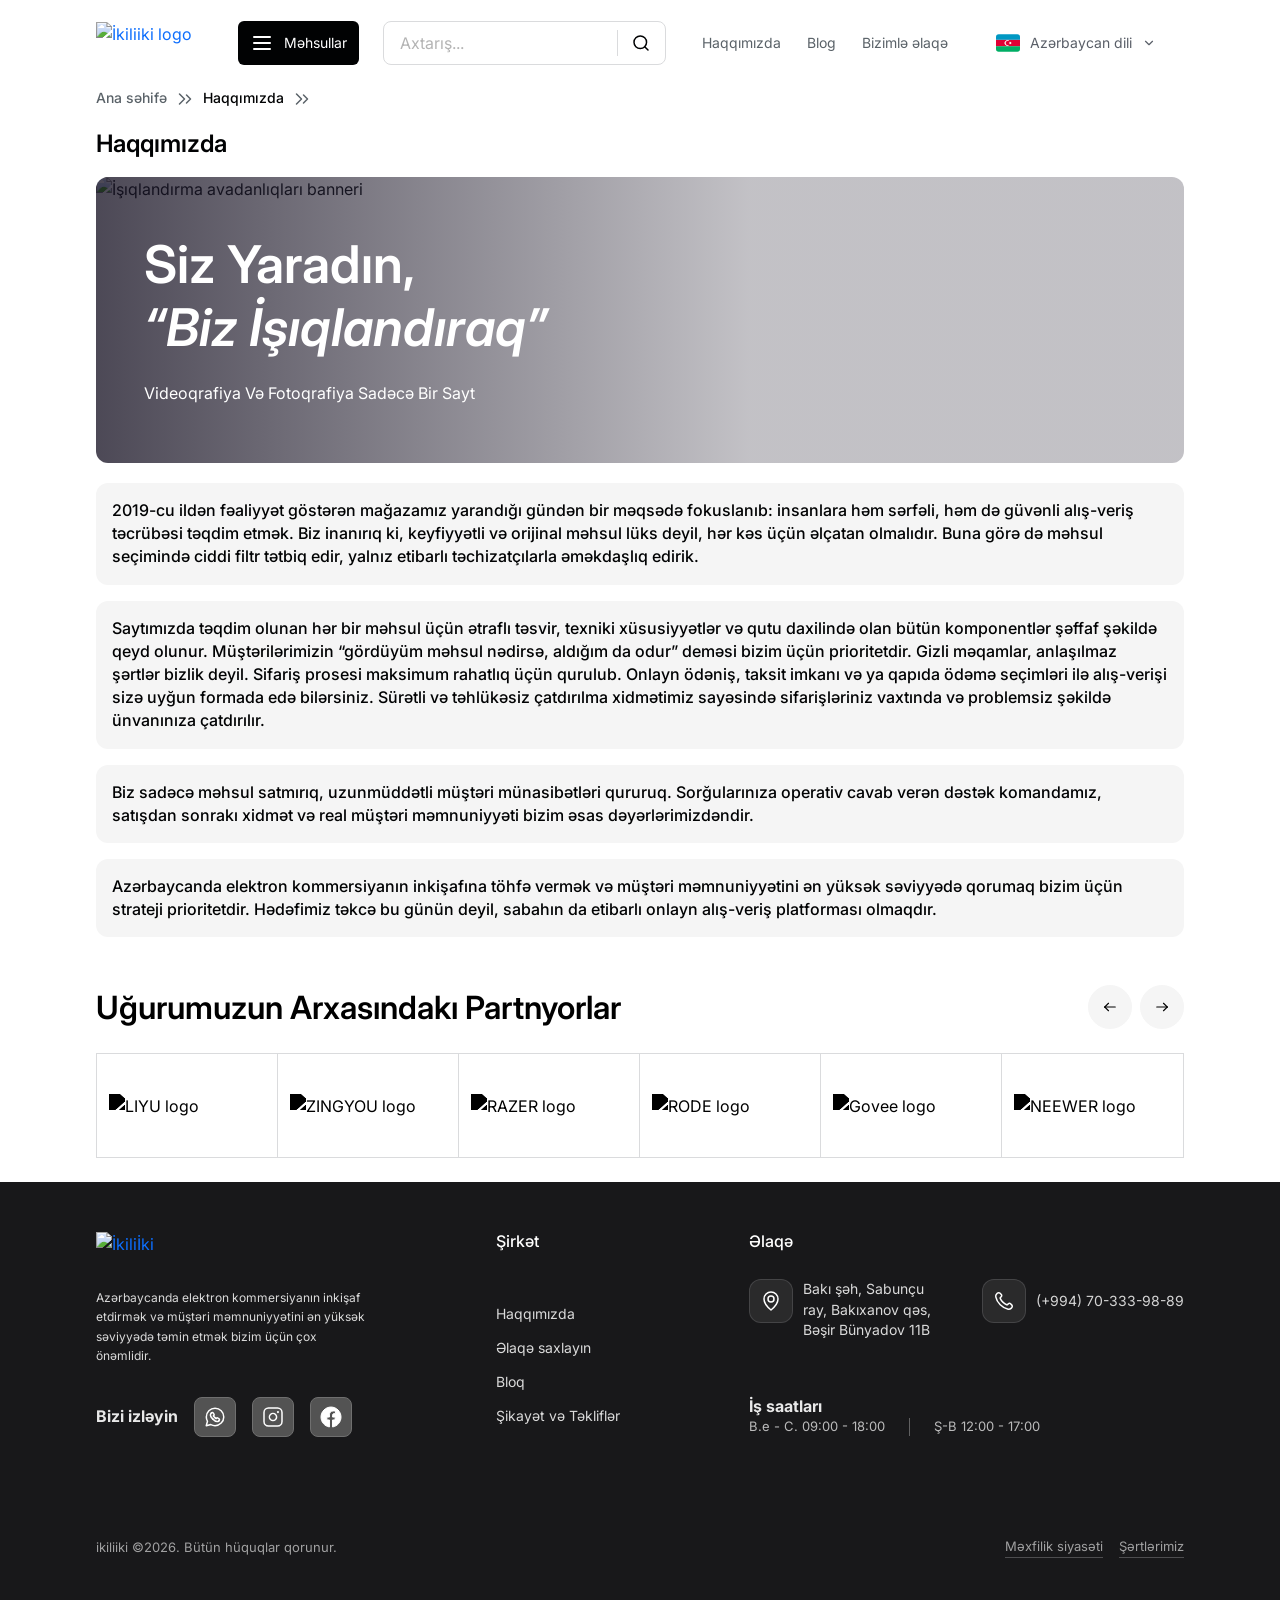
==== commit 4710969d: "--airforce carousels_sliders" ====
--- a/about.html
+++ b/about.html
@@ -137,6 +137,59 @@
             </div>
         </section>
         <!-- * ABOUT PAGE END * -->
+
+        <!-- * PARTNERS SECTION START * -->
+        <section class="partners-section">
+            <div class="partners__container content-section">
+                <div class="section-header content-section__header">
+                    <h2 class="section-header__title">Uğurumuzun Arxasındakı Partnyorlar</h2>
+                    <div class="section-header__nav">
+                        <button class="section-header__btn" aria-label="Əvvəlki">
+                            <svg width="24" height="24" viewBox="0 0 24 24" fill="none" xmlns="http://www.w3.org/2000/svg">
+                                <path d="M19 12H5" stroke="black" stroke-width="1.5" stroke-linecap="round" stroke-linejoin="round" />
+                                <path d="M10 17L5 12" stroke="black" stroke-width="1.5" stroke-linecap="round" stroke-linejoin="round" />
+                                <path d="M10 7L5 12" stroke="black" stroke-width="1.5" stroke-linecap="round" stroke-linejoin="round" />
+                            </svg>
+                        </button>
+                        <button class="section-header__btn" aria-label="Növbəti">
+                            <svg width="24" height="24" viewBox="0 0 24 24" fill="none" xmlns="http://www.w3.org/2000/svg">
+                                <path d="M5 12H19" stroke="black" stroke-width="1.5" stroke-linecap="round" stroke-linejoin="round" />
+                                <path d="M14 17L19 12" stroke="black" stroke-width="1.5" stroke-linecap="round" stroke-linejoin="round" />
+                                <path d="M14 7L19 12" stroke="black" stroke-width="1.5" stroke-linecap="round" stroke-linejoin="round" />
+                            </svg>
+                        </button>
+                    </div>
+                </div>
+
+                <div class="partners__grid content-section__body">
+                    <article class="partners__item">
+                        <img class="partners__logo-img" src="assets/images/7e1b06cc6317b31910e178910c5c6d897cb41ca3.png"
+                            alt="LIYU logo" />
+                    </article>
+                    <article class="partners__item">
+                        <img class="partners__logo-img" src="assets/images/0673162a0734f0a54d78c6aa45c5b738d48a8bcf.png"
+                            alt="ZINGYOU logo" />
+                    </article>
+                    <article class="partners__item">
+                        <img class="partners__logo-img" src="assets/images/912b0873d910c1937756f70fe49c5cca864fa3f9.png"
+                            alt="RAZER logo" />
+                    </article>
+                    <article class="partners__item">
+                        <img class="partners__logo-img" src="assets/images/ed5071518060241ebef5698810afa7528b020227.png"
+                            alt="RODE logo" />
+                    </article>
+                    <article class="partners__item">
+                        <img class="partners__logo-img" src="assets/images/1686026bab9365702d0a793933f1c906a373e9fb.png"
+                            alt="Govee logo" />
+                    </article>
+                    <article class="partners__item">
+                        <img class="partners__logo-img" src="assets/images/a6242b0c8b187287f1c6bbee1114481ae0c81017.png"
+                            alt="NEEWER logo" />
+                    </article>
+                </div>
+            </div>
+        </section>
+        <!-- * PARTNERS SECTION END * -->
     </main>
 
     <!-- * FOOTER START * -->
--- a/assets/css/style.css
+++ b/assets/css/style.css
@@ -86,7 +86,8 @@
 }
 
 .blog-card,
-.products__card {
+.products__card,
+.hero__card {
   position: relative;
 }
 
@@ -143,6 +144,413 @@
   gap: 0.5rem;
 }
 
+.products__card {
+  display: flex;
+  justify-content: flex-start;
+  align-items: stretch;
+  flex-direction: column;
+  gap: 0;
+  min-height: 27.875rem;
+  padding: 1rem;
+  background: #ffffff;
+  border: 0;
+  border-right: 0.0625rem solid #dadbdd;
+  border-radius: 0;
+  position: relative;
+  z-index: 1;
+  transition: box-shadow 0.2s ease;
+}
+.products__card:last-child {
+  border-right: none;
+}
+.products__img-wrap {
+  width: 100%;
+  display: flex;
+  justify-content: center;
+  align-items: center;
+  flex-direction: row;
+  gap: 0;
+  padding: 1rem;
+}
+.products__img {
+  width: min(16.25rem, 100%);
+  height: 16.25rem;
+  max-width: 100%;
+  max-height: 100%;
+  flex-shrink: 0;
+  -o-object-fit: contain;
+     object-fit: contain;
+  -o-object-position: center;
+     object-position: center;
+  display: block;
+}
+.products__info {
+  display: flex;
+  justify-content: flex-start;
+  align-items: stretch;
+  flex-direction: column;
+  gap: 1rem;
+  flex: 1;
+}
+.products__body-header {
+  display: flex;
+  justify-content: flex-start;
+  align-items: stretch;
+  flex-direction: column;
+  gap: 0.75rem;
+}
+.products__category {
+  color: #7d7d7d;
+  font-size: 0.8125rem;
+  line-height: 1.2;
+}
+.products__name {
+  margin: 0;
+  color: #111;
+  font-size: 0.9375rem;
+  font-weight: 600;
+  line-height: 1.45;
+  min-height: auto;
+  display: -webkit-box;
+  -webkit-line-clamp: 2;
+  -webkit-box-orient: vertical;
+  overflow: hidden;
+}
+.products__meta {
+  display: flex;
+  justify-content: space-between;
+  align-items: center;
+  flex-direction: row;
+  gap: 0;
+  flex-wrap: wrap;
+  gap: 1rem;
+  min-width: 0;
+  overflow: visible;
+}
+.products__stars {
+  display: flex;
+  align-items: center;
+  min-width: 0;
+  overflow: hidden;
+}
+.products__stars svg {
+  display: block;
+  max-width: 100%;
+  height: auto;
+}
+.products__badge {
+  position: relative;
+  z-index: 0;
+  max-width: 100%;
+  overflow: visible;
+  text-overflow: clip;
+  font-size: 0.75rem;
+  font-weight: 500;
+  padding: 0.25rem 0.5rem;
+  border-radius: 0.25rem;
+  white-space: normal;
+  overflow-wrap: anywhere;
+  line-height: 1.2;
+  border: 0.0625rem solid;
+}
+.products__badge--blue {
+  color: #0084da;
+  border-color: #0094f3;
+  background: rgba(0, 148, 243, 0.1019607843);
+}
+.products__badge--yellow {
+  color: #dc9600;
+  border-color: #ffae00;
+  background: rgba(255, 174, 0, 0.1019607843);
+}
+.products__badge--red {
+  color: #e3002e;
+  border-color: #e3002e;
+  background: rgba(227, 0, 46, 0.1019607843);
+}
+.products__badge--green {
+  color: #00af62;
+  border-color: #00af62;
+  background: rgba(0, 175, 98, 0.1019607843);
+}
+.products__footer {
+  display: flex;
+  justify-content: space-between;
+  align-items: center;
+  flex-direction: row;
+  gap: 0.75rem;
+}
+.products__btn {
+  min-width: 8.8125rem;
+}
+.products__price {
+  color: #010203;
+  font-family: Inter;
+  font-size: 1.125rem;
+  font-style: normal;
+  font-weight: 600;
+  line-height: normal;
+  white-space: nowrap;
+}
+.products .products__price {
+  display: flex;
+  justify-content: flex-start;
+  align-items: stretch;
+  flex-direction: column;
+  gap: 0;
+  align-items: flex-start;
+  gap: 0.25rem;
+  color: #5a5f68;
+  font-family: Inter, sans-serif;
+  font-size: 0.75rem;
+  font-style: normal;
+  font-weight: 400;
+  line-height: normal;
+  text-decoration-line: line-through;
+  white-space: nowrap;
+}
+.products .products__price::after {
+  content: "300.00 AZN";
+  color: #010203;
+  font-family: Inter, sans-serif;
+  font-size: 1.125rem;
+  font-style: normal;
+  font-weight: 600;
+  line-height: normal;
+  text-decoration: none;
+}
+
+@media only screen and (max-width: 1400px) {
+  .products__card {
+    border: 0.0625rem solid #dadbdd;
+    border-radius: 0.75rem;
+  }
+  .products__card:last-child {
+    border-right: 0.0625rem solid #dadbdd;
+  }
+}
+@media only screen and (max-width: 1200px) {
+  .products__card {
+    padding: 1rem;
+  }
+}
+@media only screen and (max-width: 768px) {
+  .products__card {
+    min-height: 26.6875rem;
+    padding: 0.875rem;
+  }
+}
+@media only screen and (max-width: 600px) {
+  .products__card {
+    min-height: 26.6875rem;
+    padding: 0.875rem;
+  }
+}
+@media only screen and (max-width: 480px) {
+  .products__card {
+    min-height: auto;
+    padding: 1rem;
+    border: 0.0625rem solid #dadbdd;
+    border-radius: 0.25rem;
+    background: #fff;
+  }
+  .products__card:last-child {
+    border-right: 0.0625rem solid #dadbdd;
+  }
+  .products__img-wrap {
+    padding: 0.75rem;
+    min-height: 14rem;
+  }
+  .products__img {
+    width: min(14rem, 100%);
+    height: min(15rem, 100%);
+  }
+  .products__info {
+    gap: 0.5rem;
+  }
+  .products__body-header {
+    gap: 0.375rem;
+  }
+  .products__category {
+    font-size: 0.75rem;
+  }
+  .products__name {
+    font-size: 0.9375rem;
+    line-height: 1.35;
+  }
+  .products__meta {
+    gap: 0.375rem;
+  }
+  .products__stars svg {
+    width: 6.75rem;
+    height: auto;
+  }
+  .products__badge {
+    font-size: 0.75rem;
+    padding: 0.25rem 0.5rem;
+  }
+  .products__footer {
+    gap: 0.5rem;
+    align-items: center;
+  }
+  .products__btn {
+    min-height: 2.75rem;
+    max-width: 11.8125rem;
+    display: flex;
+    padding: 0.625rem 0.75rem;
+    justify-content: center;
+    align-items: center;
+    gap: 0.625rem;
+    flex: 1 0 0;
+    font-size: 0.875rem;
+    border-radius: 0.25rem;
+  }
+  .products__price {
+    font-size: 0.9375rem;
+  }
+}
+@media only screen and (max-width: 380px) {
+  .products__card {
+    min-height: auto;
+    padding: 1rem;
+    border: 0.0625rem solid #dadbdd;
+    border-radius: 0.25rem;
+    background: #fff;
+  }
+  .products__card:last-child {
+    border-right: 0.0625rem solid #dadbdd;
+  }
+  .products__img-wrap {
+    padding: 0.75rem;
+    min-height: 14rem;
+  }
+  .products__img {
+    width: min(14rem, 100%);
+    height: min(15rem, 100%);
+  }
+  .products__info {
+    gap: 0.5rem;
+  }
+  .products__body-header {
+    gap: 0.375rem;
+  }
+  .products__category {
+    font-size: 0.75rem;
+  }
+  .products__name {
+    font-size: 0.9375rem;
+    line-height: 1.35;
+  }
+  .products__meta {
+    gap: 0.375rem;
+  }
+  .products__stars svg {
+    width: 6.75rem;
+    height: auto;
+  }
+  .products__badge {
+    font-size: 0.75rem;
+    padding: 0.25rem 0.5rem;
+  }
+  .products__footer {
+    gap: 0.5rem;
+    align-items: center;
+  }
+  .products__btn {
+    min-height: 2.75rem;
+    max-width: 11.8125rem;
+    display: flex;
+    padding: 0.625rem 0.75rem;
+    justify-content: center;
+    align-items: center;
+    gap: 0.625rem;
+    flex: 1 0 0;
+    font-size: 0.875rem;
+    border-radius: 0.25rem;
+  }
+  .products__price {
+    font-size: 0.9375rem;
+  }
+}
+@media only screen and (max-width: 380px) {
+  .products__card {
+    width: 100%;
+    padding: 0.625rem;
+    border: 0.0625rem solid #dadbdd;
+    box-sizing: border-box;
+    overflow: visible;
+    margin: 0 auto;
+  }
+  .products__info, .products__body-header {
+    min-width: 0;
+    width: 100%;
+  }
+  .products__name {
+    font-size: 0.875rem;
+    width: 100%;
+  }
+  .products__footer {
+    display: flex;
+    justify-content: flex-start;
+    align-items: stretch;
+    flex-direction: column;
+    gap: 0;
+    width: 100%;
+    gap: 0.375rem;
+    align-items: stretch;
+  }
+  .products__btn {
+    order: 2;
+    align-self: flex-end;
+    width: min(100%, 8.8125rem);
+    min-width: 0;
+    padding: 0.25rem 0.5rem;
+    font-size: 0.875rem;
+  }
+  .products__price {
+    order: 1;
+    width: 100%;
+    font-size: 0.875rem;
+    min-width: 0;
+    white-space: normal;
+    overflow-wrap: anywhere;
+  }
+}
+@media only screen and (max-width: 180px) {
+  .products__card {
+    width: 100%;
+    min-width: 0;
+    padding: 1rem !important;
+    border: 0.0625rem solid #dadbdd !important;
+    box-sizing: border-box;
+  }
+  .products__img-wrap {
+    min-height: auto;
+    padding: 0.25rem;
+  }
+  .products__img {
+    width: 100%;
+    max-width: 9.5rem;
+    height: auto;
+    justify-self: center;
+  }
+  .products__name,
+  .products__info,
+  .products__footer,
+  .products__price {
+    width: 100%;
+    min-width: 0;
+  }
+  .products__btn {
+    width: 100%;
+    max-width: 100%;
+    min-width: 0;
+  }
+  .products__btn > span svg {
+    width: 1.125rem;
+    height: 1.125rem;
+  }
+}
 .arrivals-section {
   padding: 1.5rem 0;
 }
@@ -260,12 +668,8 @@
     height: 27.6875rem;
   }
   .arrivals__cards {
-    display: grid !important;
-    grid-template-columns: repeat(2, minmax(0, 1fr)) !important;
-    gap: 0.625rem !important;
-    -moz-column-gap: 0.625rem !important;
-         column-gap: 0.625rem !important;
-    row-gap: 0.625rem !important;
+    grid-template-columns: repeat(2, minmax(0, 1fr));
+    gap: 0.625rem;
     border: 0;
     border-radius: 0;
     overflow: visible;
@@ -280,72 +684,27 @@
   .arrivals__cards .products__card:nth-child(2n) {
     border-right: 1px solid #dadbdd;
   }
-  .arrivals__cards .products__card .products__footer {
-    display: grid;
-    grid-template-columns: minmax(0, 1fr) auto;
-    gap: 0.5rem;
-    align-items: center;
-  }
   .arrivals__cards .products__card .products__btn {
     width: 11.2813rem;
     min-width: 8.8125rem;
   }
 }
-@media only screen and (max-width: 380px) {
-  .arrivals__container {
-    padding-left: 1rem !important;
-    padding-right: 1rem !important;
+@media only screen and (max-width: 768px) {
+  .arrivals__container .section-header {
+    align-items: flex-start;
+  }
+  .arrivals__container .section-header__nav {
+    display: none;
   }
   .arrivals__grid {
     grid-template-rows: none;
     height: auto;
-    width: 100%;
-    margin: 0 auto;
   }
   .arrivals__banner, .arrivals__cards {
     height: auto;
-    width: 100%;
-    max-width: 100%;
-    margin: 0 auto;
-    box-sizing: border-box;
-  }
-  .arrivals__cards .products__card {
-    width: 100%;
-    max-width: 100%;
-    box-sizing: border-box;
-  }
-  .arrivals__cards .products__card .products__footer {
-    display: flex !important;
-    flex-direction: column !important;
-    align-items: flex-start !important;
-    gap: 0.5rem !important;
-  }
-  .arrivals__cards .products__card .products__price {
-    order: 1 !important;
-  }
-  .arrivals__cards .products__card .products__btn {
-    order: 2 !important;
-    width: auto !important;
-    min-width: 100% !important;
-    max-width: 100% !important;
-  }
-}
-@media only screen and (max-width: 768px) {
-  .arrivals__container .section-header {
-    align-items: flex-start;
-  }
-  .arrivals__container .section-header__nav {
-    display: none;
-  }
-  .arrivals__grid {
-    grid-template-rows: none;
-    height: auto;
-  }
-  .arrivals__banner, .arrivals__cards {
-    height: auto;
   }
   .arrivals__cards {
-    grid-template-columns: 1fr !important;
+    grid-template-columns: 1fr;
   }
   .arrivals__cards .products__card .products__footer {
     display: flex;
@@ -378,7 +737,7 @@
     height: auto;
   }
   .arrivals__cards {
-    grid-template-columns: 1fr !important;
+    grid-template-columns: 1fr;
   }
   .arrivals__cards .products__card .products__footer {
     display: flex;
@@ -396,6 +755,43 @@
     min-width: 8.8125rem;
   }
 }
+@media only screen and (max-width: 380px) {
+  .arrivals__container {
+    padding-left: 1rem;
+    padding-right: 1rem;
+  }
+  .arrivals__grid {
+    width: 100%;
+    margin: 0 auto;
+  }
+  .arrivals__banner, .arrivals__cards {
+    height: auto;
+    width: 100%;
+    max-width: 100%;
+    margin: 0 auto;
+    box-sizing: border-box;
+  }
+  .arrivals__cards .products__card {
+    width: 100%;
+    max-width: 100%;
+    box-sizing: border-box;
+  }
+  .arrivals__cards .products__card .products__footer {
+    display: flex;
+    flex-direction: column;
+    align-items: flex-start;
+    gap: 0.5rem;
+  }
+  .arrivals__cards .products__card .products__price {
+    order: 1;
+  }
+  .arrivals__cards .products__card .products__btn {
+    order: 2;
+    width: auto;
+    min-width: 100%;
+    max-width: 100%;
+  }
+}
 @media only screen and (max-width: 480px) {
   .arrivals__banner-img {
     height: 14.375rem;
@@ -408,46 +804,39 @@
 }
 @media only screen and (max-width: 180px) {
   .arrivals__cards .products__card .products__footer {
-    align-items: stretch !important;
+    align-items: stretch;
   }
   .arrivals__cards .products__card .products__price {
-    white-space: normal !important;
-    overflow-wrap: anywhere !important;
-    word-break: break-word !important;
-    width: 100% !important;
+    white-space: normal;
+    overflow-wrap: anywhere;
+    word-break: break-word;
+    width: 100%;
   }
   .arrivals__cards .products__card .products__btn {
-    width: 100% !important;
-    max-width: 100% !important;
-    min-width: 0 !important;
-    padding: 0.5rem 0.625rem !important;
-    font-size: 0.8125rem !important;
-  }
-}
-.products__body-header {
-  display: flex;
-  justify-content: flex-start;
-  align-items: stretch;
-  flex-direction: column;
-  gap: 0.75rem;
-}
-
+    width: 100%;
+    max-width: 100%;
+    min-width: 0;
+    padding: 0.5rem 0.625rem;
+    font-size: 0.8125rem;
+  }
+}
 .blog-card {
   display: flex;
+  justify-content: flex-start;
+  align-items: flex-start;
+  flex-direction: column;
+  gap: 1rem;
   height: 100%;
   min-height: 19.3125rem;
-  flex-direction: column;
+  flex: 1 0 0;
+}
+.blog-card__body {
+  display: flex;
   justify-content: flex-start;
   align-items: flex-start;
-  flex: 1 0 0;
-  gap: 1rem;
-}
-.blog-card__body {
-  display: flex;
+  flex-direction: column;
+  gap: 0.375rem;
   flex: 1 1 auto;
-  flex-direction: column;
-  align-items: flex-start;
-  gap: 0.375rem;
   align-self: stretch;
 }
 .blog-card__media {
@@ -970,6 +1359,30 @@
   font-size: 0.875rem;
 }
 
+.breadcrumb {
+  display: inline-flex;
+  align-items: center;
+  gap: 0.375rem;
+  margin: 0;
+  padding: 0;
+  background: transparent;
+}
+.breadcrumb a {
+  color: #5a6268;
+  text-decoration: none;
+  font-family: Inter, sans-serif;
+  font-size: 0.875rem;
+  font-style: normal;
+  font-weight: 500;
+  line-height: normal;
+}
+.breadcrumb a:visited, .breadcrumb a:hover, .breadcrumb a:active {
+  color: #5a6268;
+}
+.breadcrumb a[aria-current=page] {
+  color: #010203;
+}
+
 body.drawer-open {
   overflow: hidden;
 }
@@ -986,13 +1399,15 @@
   display: block;
 }
 .drawer--details .drawer__panel {
-  grid-template-columns: 340px 320px 330px;
+  grid-template-columns: 340px 320px max-content;
 }
 .drawer--details .drawer__left::after {
   opacity: 1;
 }
 .drawer--details .drawer__center {
-  display: block;
+  display: flex;
+  flex-direction: column;
+  gap: 1rem;
 }
 .drawer--details .drawer__right {
   display: flex;
@@ -1001,7 +1416,7 @@
   position: fixed;
   inset: 0;
   top: var(--header-height, 85px);
-  background: rgba(17, 17, 17, 0.58);
+  background: rgba(17, 17, 17, 0.72);
   backdrop-filter: none;
   -webkit-backdrop-filter: none;
   animation: fadeIn 0.22s ease;
@@ -1013,11 +1428,10 @@
   margin-left: var(--drawer-left, max(1rem, var(--page-gutter)));
   margin-right: 1rem;
   grid-template-columns: 340px;
-  align-items: stretch;
+  align-items: start;
   max-width: -moz-max-content;
   max-width: max-content;
-  background: #ffffff;
-  box-shadow: 0 20px 60px rgba(0, 0, 0, 0.16);
+  background: transparent;
   border-top: 0;
   overflow: hidden;
   animation: slideDown 0.22s cubic-bezier(0.4, 0, 0.2, 1);
@@ -1028,7 +1442,7 @@
   align-items: stretch;
   flex-direction: column;
   gap: 1rem;
-  padding: 10px;
+  padding: 1rem;
   background: #ffffff;
   position: relative;
   max-height: calc(100vh - var(--header-height, 85px) - 20px);
@@ -1057,12 +1471,41 @@
   opacity: 0;
   transition: opacity 0.18s ease;
 }
+.drawer__list {
+  margin: 0;
+  padding: 0;
+  list-style: none;
+  display: flex;
+  justify-content: flex-start;
+  align-items: stretch;
+  flex-direction: column;
+  gap: 1rem;
+}
+.drawer__list-item {
+  margin: 0;
+  padding: 0;
+}
+.drawer__sub-list {
+  margin: 0;
+  padding: 0;
+  list-style: none;
+  display: flex;
+  justify-content: flex-start;
+  align-items: stretch;
+  flex-direction: column;
+  gap: 1rem;
+}
+.drawer__sub-item {
+  margin: 0;
+  padding: 0;
+}
 .drawer__item {
   display: flex;
   justify-content: space-between;
   align-items: center;
   flex-direction: row;
   gap: 0;
+  gap: 1rem;
   width: 100%;
   padding: 11px 12px;
   border: none;
@@ -1084,7 +1527,7 @@
   justify-content: flex-start;
   align-items: center;
   flex-direction: row;
-  gap: 12px;
+  gap: 1rem;
   min-width: 0;
   flex: 1;
 }
@@ -1112,18 +1555,23 @@
 .drawer__chev {
   display: flex;
   align-items: center;
-  width: 16px;
-  height: 16px;
+  width: 24px;
+  height: 24px;
   color: #9e9e9e;
   flex-shrink: 0;
 }
 .drawer__chev svg {
-  width: 14px;
-  height: 14px;
+  width: 24px;
+  height: 24px;
 }
 .drawer__center {
   display: none;
-  padding: 10px;
+  justify-content: flex-start;
+  align-items: stretch;
+  flex-direction: column;
+  gap: 1rem;
+  padding: 1rem;
+  background: #ffffff;
   max-height: calc(100vh - var(--header-height, 85px) - 20px);
   overflow-y: auto;
   scrollbar-width: thin;
@@ -1139,12 +1587,20 @@
   background: #e3e3e3;
   border-radius: 4px;
 }
+.drawer__center #subcategories {
+  display: flex;
+  flex-direction: column;
+  gap: 1rem;
+}
 .drawer__sub {
-  padding: 10px 12px;
+  display: block;
+  width: 100%;
+  margin: 0;
+  padding: 0.75rem;
   border-radius: 8px;
   font-size: 1rem;
   font-weight: 500;
-  color: #555555;
+  color: #010203;
   cursor: pointer;
   white-space: nowrap;
   overflow: hidden;
@@ -1155,11 +1611,17 @@
   background: #f5f5f5;
   font-weight: 700;
 }
+.drawer__sub-text {
+  display: block;
+  width: 100%;
+}
 .drawer__right {
   display: none;
   align-items: flex-start;
-  padding: 10px;
+  padding: 1rem;
   background: #ffffff;
+  width: 22.375rem;
+  min-width: 22.375rem;
 }
 .drawer__right .products-section--discount {
   padding: 0;
@@ -1167,7 +1629,9 @@
   width: 100%;
 }
 .drawer__right .products__card {
-  width: 19.375rem;
+  width: 100%;
+  max-width: 100%;
+  min-width: 0;
   min-height: 28.875rem;
   height: auto;
   padding: 1rem !important;
@@ -1178,22 +1642,9 @@
   box-sizing: border-box;
   background: #ffffff;
 }
-.drawer__right .products__card .products__info {
-  display: flex;
-  justify-content: flex-start;
-  align-items: stretch;
-  flex-direction: column;
-  gap: 0;
-  flex: 1 1 auto;
-  height: 100%;
-  justify-content: space-between;
-  padding-bottom: 0 !important;
-  box-sizing: border-box;
-}
 .drawer__right .products__card .products__footer {
   gap: 1rem;
   margin: 0;
-  margin-top: auto;
   padding-bottom: 0 !important;
 }
 .drawer__right .products__card .products__price {
@@ -1201,6 +1652,29 @@
 }
 .drawer__right .products__card:last-child {
   border-right: 1px solid #dadbdd;
+}
+.drawer__right .hero__card {
+  flex: 1 1 auto;
+  width: 100%;
+  max-width: 100%;
+  min-width: 0;
+  box-sizing: border-box;
+}
+.drawer__right .hero__footer {
+  display: grid;
+  grid-template-columns: minmax(0, 1fr) auto;
+  gap: 0.75rem;
+  align-items: end;
+}
+.drawer__right .hero__btn {
+  min-width: 0;
+  width: 100%;
+  justify-content: center;
+}
+.drawer__right .hero__body,
+.drawer__right .hero__footer,
+.drawer__right .hero__prices {
+  min-width: 0;
 }
 
 .contact-form {
@@ -1282,7 +1756,7 @@
   justify-content: center;
   align-items: center;
   flex-direction: row;
-  gap: 2rem;
+  gap: 1.5rem;
   height: 100%;
   width: 100%;
   max-width: none;
@@ -3541,7 +4015,7 @@
   gap: 0.625rem;
   border-radius: 0.25rem;
   border: 1px solid #e3002e;
-  color: #E3002E;
+  color: #e3002e;
   background: rgba(227, 0, 46, 0.1);
   font-family: Inter, sans-serif;
   font-size: 0.75rem;
@@ -3623,174 +4097,6 @@
   border-radius: 0.75rem;
   overflow: hidden;
 }
-.products__card {
-  display: flex;
-  justify-content: flex-start;
-  align-items: stretch;
-  flex-direction: column;
-  gap: 0;
-  min-height: 27.875rem;
-  padding: 1rem;
-  background: #ffffff;
-  border: 0;
-  border-right: 0.0625rem solid #dadbdd;
-  border-radius: 0;
-  position: relative;
-  z-index: 1;
-  transition: box-shadow 0.2s ease;
-}
-.products__card:last-child {
-  border-right: none;
-}
-.products__img-wrap {
-  width: 100%;
-  display: flex;
-  justify-content: center;
-  align-items: center;
-  flex-direction: row;
-  gap: 0;
-  padding: 1rem;
-}
-.products__img {
-  width: min(16.25rem, 100%);
-  height: 16.25rem;
-  max-width: 100%;
-  max-height: 100%;
-  flex-shrink: 0;
-  -o-object-fit: contain;
-     object-fit: contain;
-  -o-object-position: center;
-     object-position: center;
-  display: block;
-}
-.products__info {
-  display: flex;
-  justify-content: flex-start;
-  align-items: stretch;
-  flex-direction: column;
-  gap: 1rem;
-  flex: 1;
-}
-.products__category {
-  color: #7d7d7d;
-  font-size: 0.8125rem;
-  line-height: 1.2;
-}
-.products__name {
-  margin: 0;
-  color: #111;
-  font-size: 0.9375rem;
-  font-weight: 600;
-  line-height: 1.45;
-  min-height: auto;
-  display: -webkit-box;
-  -webkit-line-clamp: 2;
-  -webkit-box-orient: vertical;
-  overflow: hidden;
-}
-.products__meta {
-  display: flex;
-  justify-content: space-between;
-  align-items: center;
-  flex-direction: row;
-  gap: 0;
-  flex-wrap: wrap;
-  gap: 1rem;
-  min-width: 0;
-  overflow: visible;
-}
-.products__stars {
-  display: flex;
-  align-items: center;
-  min-width: 0;
-  overflow: hidden;
-}
-.products__stars svg {
-  display: block;
-  max-width: 100%;
-  height: auto;
-}
-.products__badge {
-  position: relative;
-  z-index: 0;
-  max-width: 100%;
-  overflow: visible;
-  text-overflow: clip;
-  font-size: 0.75rem;
-  font-weight: 500;
-  padding: 0.25rem 0.5rem;
-  border-radius: 0.25rem;
-  white-space: normal;
-  overflow-wrap: anywhere;
-  line-height: 1.2;
-  border: 0.0625rem solid;
-}
-.products__badge--blue {
-  color: #0084da;
-  border-color: #0094f3;
-  background: rgba(0, 148, 243, 0.1019607843);
-}
-.products__badge--yellow {
-  color: #dc9600;
-  border-color: #ffae00;
-  background: rgba(255, 174, 0, 0.1019607843);
-}
-.products__badge--red {
-  color: #e3002e;
-  border-color: #e3002e;
-  background: rgba(227, 0, 46, 0.1019607843);
-}
-.products__badge--green {
-  color: #00af62;
-  border-color: #00af62;
-  background: rgba(0, 175, 98, 0.1019607843);
-}
-.products__footer {
-  display: flex;
-  justify-content: space-between;
-  align-items: center;
-  flex-direction: row;
-  gap: 0.75rem;
-}
-.products__btn {
-  min-width: 8.8125rem;
-}
-.products__price {
-  color: #010203;
-  font-family: Inter;
-  font-size: 1.125rem;
-  font-style: normal;
-  font-weight: 600;
-  line-height: normal;
-  white-space: nowrap;
-}
-.products .products__price {
-  display: flex;
-  justify-content: flex-start;
-  align-items: stretch;
-  flex-direction: column;
-  gap: 0;
-  align-items: flex-start;
-  gap: 0.25rem;
-  color: #5a5f68;
-  font-family: Inter, sans-serif;
-  font-size: 0.75rem;
-  font-style: normal;
-  font-weight: 400;
-  line-height: normal;
-  text-decoration-line: line-through;
-  white-space: nowrap;
-}
-.products .products__price::after {
-  content: "300.00 AZN";
-  color: #010203;
-  font-family: Inter, sans-serif;
-  font-size: 1.125rem;
-  font-style: normal;
-  font-weight: 600;
-  line-height: normal;
-  text-decoration: none;
-}
 
 @media only screen and (max-width: 1400px) {
   .products__grid {
@@ -3800,20 +4106,10 @@
     border-radius: 0;
     overflow: visible;
   }
-  .products__card {
-    border: 0.0625rem solid #dadbdd;
-    border-radius: 0.75rem;
-  }
-  .products__card:last-child {
-    border-right: 0.0625rem solid #dadbdd;
-  }
 }
 @media only screen and (max-width: 1200px) {
   .products__grid {
     grid-template-columns: repeat(2, minmax(0, 1fr));
-  }
-  .products__card {
-    padding: 1rem;
   }
 }
 @media only screen and (max-width: 768px) {
@@ -3821,19 +4117,11 @@
     grid-template-columns: 1fr;
     gap: 0.75rem;
   }
-  .products__card {
-    min-height: 26.6875rem;
-    padding: 0.875rem;
-  }
 }
 @media only screen and (max-width: 600px) {
   .products__grid {
     grid-template-columns: 1fr;
     gap: 0.75rem;
-  }
-  .products__card {
-    min-height: 26.6875rem;
-    padding: 0.875rem;
   }
 }
 @media only screen and (max-width: 480px) {
@@ -3847,67 +4135,6 @@
     gap: 0.375rem;
     overflow: visible;
   }
-  .products__card {
-    min-height: auto;
-    padding: 1rem;
-    border: 0.0625rem solid #dadbdd;
-    border-radius: 0.25rem;
-    background: #fff;
-  }
-  .products__card:last-child {
-    border-right: 0.0625rem solid #dadbdd;
-  }
-  .products__img-wrap {
-    padding: 0.75rem;
-    min-height: 14rem;
-  }
-  .products__img {
-    width: min(14rem, 100%);
-    height: min(15rem, 100%);
-  }
-  .products__info {
-    gap: 0.5rem;
-  }
-  .products__body-header {
-    gap: 0.375rem;
-  }
-  .products__category {
-    font-size: 0.75rem;
-  }
-  .products__name {
-    font-size: 0.9375rem;
-    line-height: 1.35;
-  }
-  .products__meta {
-    gap: 0.375rem;
-  }
-  .products__stars svg {
-    width: 6.75rem;
-    height: auto;
-  }
-  .products__badge {
-    font-size: 0.75rem;
-    padding: 0.25rem 0.5rem;
-  }
-  .products__footer {
-    gap: 0.5rem;
-    align-items: center;
-  }
-  .products__btn {
-    min-height: 2.75rem;
-    max-width: 11.8125rem;
-    display: flex;
-    padding: 0.625rem 0.75rem;
-    justify-content: center;
-    align-items: center;
-    gap: 0.625rem;
-    flex: 1 0 0;
-    font-size: 0.875rem;
-    border-radius: 0.25rem;
-  }
-  .products__price {
-    font-size: 0.9375rem;
-  }
 }
 @media only screen and (max-width: 380px) {
   .products__container {
@@ -3920,67 +4147,6 @@
     gap: 0.375rem;
     overflow: visible;
   }
-  .products__card {
-    min-height: auto;
-    padding: 1rem;
-    border: 0.0625rem solid #dadbdd;
-    border-radius: 0.25rem;
-    background: #fff;
-  }
-  .products__card:last-child {
-    border-right: 0.0625rem solid #dadbdd;
-  }
-  .products__img-wrap {
-    padding: 0.75rem;
-    min-height: 14rem;
-  }
-  .products__img {
-    width: min(14rem, 100%);
-    height: min(15rem, 100%);
-  }
-  .products__info {
-    gap: 0.5rem;
-  }
-  .products__body-header {
-    gap: 0.375rem;
-  }
-  .products__category {
-    font-size: 0.75rem;
-  }
-  .products__name {
-    font-size: 0.9375rem;
-    line-height: 1.35;
-  }
-  .products__meta {
-    gap: 0.375rem;
-  }
-  .products__stars svg {
-    width: 6.75rem;
-    height: auto;
-  }
-  .products__badge {
-    font-size: 0.75rem;
-    padding: 0.25rem 0.5rem;
-  }
-  .products__footer {
-    gap: 0.5rem;
-    align-items: center;
-  }
-  .products__btn {
-    min-height: 2.75rem;
-    max-width: 11.8125rem;
-    display: flex;
-    padding: 0.625rem 0.75rem;
-    justify-content: center;
-    align-items: center;
-    gap: 0.625rem;
-    flex: 1 0 0;
-    font-size: 0.875rem;
-    border-radius: 0.25rem;
-  }
-  .products__price {
-    font-size: 0.9375rem;
-  }
 }
 @media only screen and (max-width: 380px) {
   .products__container .section-header {
@@ -3995,48 +4161,6 @@
     overflow: hidden;
     justify-items: center;
   }
-  .products__card {
-    width: 100%;
-    padding: 0.625rem;
-    border: 0.0625rem solid #dadbdd;
-    box-sizing: border-box;
-    overflow: visible;
-    margin: 0 auto;
-  }
-  .products__info, .products__body-header {
-    min-width: 0;
-    width: 100%;
-  }
-  .products__name {
-    font-size: 0.875rem;
-    width: 100%;
-  }
-  .products__footer {
-    display: flex;
-    justify-content: flex-start;
-    align-items: stretch;
-    flex-direction: column;
-    gap: 0;
-    width: 100%;
-    gap: 0.375rem;
-    align-items: stretch;
-  }
-  .products__btn {
-    order: 2;
-    align-self: flex-end;
-    width: min(100%, 8.8125rem);
-    min-width: 0;
-    padding: 0.25rem 0.5rem;
-    font-size: 0.875rem;
-  }
-  .products__price {
-    order: 1;
-    width: 100%;
-    font-size: 0.875rem;
-    min-width: 0;
-    white-space: normal;
-    overflow-wrap: anywhere;
-  }
 }
 @media only screen and (max-width: 180px) {
   .products-section--discount .products__card::before, .products-section--discount .products__card::after {
@@ -4054,39 +4178,6 @@
     width: 100%;
     overflow: visible;
   }
-  .products__card {
-    width: 100%;
-    min-width: 0;
-    padding: 1rem !important;
-    border: 0.0625rem solid #dadbdd !important;
-    box-sizing: border-box;
-  }
-  .products__img-wrap {
-    min-height: auto;
-    padding: 0.25rem;
-  }
-  .products__img {
-    width: 100%;
-    max-width: 9.5rem;
-    height: auto;
-    justify-self: center;
-  }
-  .products__name,
-  .products__info,
-  .products__footer,
-  .products__price {
-    width: 100%;
-    min-width: 0;
-  }
-  .products__btn {
-    width: 100%;
-    max-width: 100%;
-    min-width: 0;
-  }
-  .products__btn > span svg {
-    width: 1.125rem;
-    height: 1.125rem;
-  }
 }
 .about-page {
   padding: 0 0 1.5rem;
@@ -4098,39 +4189,6 @@
   align-items: stretch;
   flex-direction: column;
   gap: 1.25rem;
-}
-.about-page__breadcrumbs,
-.about-page .breadcrumb {
-  display: inline-flex;
-  align-items: center;
-  gap: 0.375rem;
-  margin: 0;
-  padding: 0;
-  background: transparent;
-  color: #5a5f68;
-  font-family: Inter, sans-serif;
-  font-size: 0.875rem;
-  font-style: normal;
-  font-weight: 500;
-  line-height: normal;
-}
-.about-page__breadcrumbs a,
-.about-page .breadcrumb a {
-  color: #5a6268;
-  text-decoration: none;
-  font-family: Inter, sans-serif;
-  font-size: 0.875rem;
-  font-style: normal;
-  font-weight: 500;
-  line-height: normal;
-}
-.about-page__breadcrumbs a:visited,
-.about-page__breadcrumbs a:hover,
-.about-page__breadcrumbs a:active,
-.about-page .breadcrumb a:visited,
-.about-page .breadcrumb a:hover,
-.about-page .breadcrumb a:active {
-  color: #5a6268;
 }
 .about-page__title {
   margin: 0;
@@ -4272,26 +4330,6 @@
   flex-direction: column;
   gap: 1.5rem;
 }
-.sa-page .breadcrumb {
-  display: inline-flex;
-  align-items: center;
-  gap: 0.375rem;
-  margin: 0;
-  padding: 0;
-  background: transparent;
-}
-.sa-page .breadcrumb a {
-  color: #5a6268;
-  text-decoration: none;
-  font-family: Inter, sans-serif;
-  font-size: 0.875rem;
-  font-style: normal;
-  font-weight: 500;
-  line-height: normal;
-}
-.sa-page .breadcrumb a[aria-current=page] {
-  color: #010203;
-}
 
 .sa-tabs {
   display: flex;
@@ -4544,24 +4582,6 @@
   flex-direction: column;
   gap: 1.5rem;
 }
-.rc-page .breadcrumb {
-  display: inline-flex;
-  align-items: center;
-  gap: 0.375rem;
-  margin: 0;
-  padding: 0;
-  background: transparent;
-}
-.rc-page .breadcrumb a {
-  color: #5a6268;
-  text-decoration: none;
-  font-size: 0.875rem;
-  font-weight: 500;
-  line-height: normal;
-}
-.rc-page .breadcrumb a[aria-current=page] {
-  color: #010203;
-}
 .rc-page__cards {
   display: flex;
   justify-content: flex-start;
@@ -4624,24 +4644,6 @@
   flex-direction: column;
   gap: 1.5rem;
 }
-.pp-page .breadcrumb {
-  display: inline-flex;
-  align-items: center;
-  gap: 0.375rem;
-  margin: 0;
-  padding: 0;
-  background: transparent;
-}
-.pp-page .breadcrumb a {
-  color: #5a6268;
-  text-decoration: none;
-  font-size: 0.875rem;
-  font-weight: 500;
-  line-height: normal;
-}
-.pp-page .breadcrumb a[aria-current=page] {
-  color: #010203;
-}
 .pp-page__title {
   margin: 0;
   color: #010203;
@@ -4711,24 +4713,6 @@
   align-items: stretch;
   flex-direction: column;
   gap: 1rem;
-}
-.blog-detail .breadcrumb {
-  display: inline-flex;
-  align-items: center;
-  gap: 0.375rem;
-  margin: 0;
-  padding: 0;
-  background: transparent;
-}
-.blog-detail .breadcrumb a {
-  color: #5a6268;
-  text-decoration: none;
-  font-size: 0.875rem;
-  font-weight: 500;
-  line-height: normal;
-}
-.blog-detail .breadcrumb a[aria-current=page] {
-  color: #010203;
 }
 .blog-detail__head {
   display: flex;
@@ -4890,24 +4874,6 @@
 .page--blog .blog-section {
   padding: 0 0 1.5rem;
 }
-.page--blog .blog__container .breadcrumb {
-  display: inline-flex;
-  align-items: center;
-  gap: 0.375rem;
-  margin: 0;
-  padding: 0;
-  background: transparent;
-}
-.page--blog .blog__container .breadcrumb a {
-  color: #5a6268;
-  text-decoration: none;
-  font-size: 0.875rem;
-  font-weight: 500;
-  line-height: normal;
-}
-.page--blog .blog__container .breadcrumb a[aria-current=page] {
-  color: #010203;
-}
 .page--blog .blog__page-title {
   margin: 0;
   color: #010203;
@@ -4916,35 +4882,23 @@
   line-height: 1.15;
 }
 
+.page--contact {
+  --page-gutter: clamp(0.5rem, 7.5vw, 6.25rem);
+}
+
 .contact-page {
   padding: 0 0 2rem;
 }
 .contact-page__container {
   width: 100%;
+  max-width: 90rem;
+  margin-inline: auto;
   padding-inline: var(--page-gutter);
   display: flex;
   justify-content: flex-start;
   align-items: stretch;
   flex-direction: column;
   gap: 2rem;
-}
-.contact-page .breadcrumb {
-  display: inline-flex;
-  align-items: center;
-  gap: 0.375rem;
-  margin: 0;
-  padding: 0;
-  background: transparent;
-}
-.contact-page .breadcrumb a {
-  color: #5a6268;
-  text-decoration: none;
-  font-size: 0.875rem;
-  font-weight: 500;
-  line-height: normal;
-}
-.contact-page .breadcrumb a[aria-current=page] {
-  color: #010203;
 }
 .contact-page__info {
   display: flex;
@@ -5242,7 +5196,7 @@
 }
 
 .contact-faq {
-  padding: 1.5rem 0;
+  padding-block: 1.5rem;
   display: flex;
   justify-content: flex-start;
   align-items: stretch;
@@ -5273,6 +5227,7 @@
   align-items: center;
   flex-direction: row;
   gap: 1rem;
+  cursor: pointer;
 }
 .contact-faq .faq-item__title {
   margin: 0;
@@ -5289,6 +5244,16 @@
   justify-content: center;
   flex-shrink: 0;
 }
+.contact-faq .faq-item__icon svg {
+  transition: transform 0.2s ease;
+  transform-origin: center;
+}
+.contact-faq .faq-item:not(.faq-item--open) .faq-item__body {
+  display: none;
+}
+.contact-faq .faq-item--open .faq-item__icon svg {
+  transform: rotate(180deg);
+}
 .contact-faq .faq-item__body {
   margin: 0;
   color: #5a6268;
@@ -5307,23 +5272,6 @@
   align-items: stretch;
   flex-direction: column;
   gap: 1.5rem;
-}
-.pd-page .breadcrumb {
-  display: inline-flex;
-  align-items: center;
-  gap: 0.375rem;
-  margin: 0;
-  padding: 0;
-  background: transparent;
-}
-.pd-page .breadcrumb a {
-  color: #5a6268;
-  text-decoration: none;
-  font-size: 0.875rem;
-  font-weight: 500;
-}
-.pd-page .breadcrumb a[aria-current=page] {
-  color: #010203;
 }
 
 .pd-main {
@@ -5615,6 +5563,58 @@
   max-width: 6.375rem;
 }
 
+.pd-actions.has-share-feedback {
+  position: relative;
+}
+
+.pd-share-feedback {
+  display: flex;
+  position: absolute;
+  top: calc(100% + 0.375rem);
+  left: auto;
+  right: 0;
+  width: -moz-fit-content;
+  width: fit-content;
+  max-width: min(18rem, 90vw);
+  margin-top: 0;
+  min-height: 2.25rem;
+  padding: 0.5rem 0.875rem;
+  display: flex;
+  align-items: center;
+  border-radius: 0.375rem;
+  border: 0.0625rem solid transparent;
+  font-family: Inter, sans-serif;
+  font-size: 0.875rem;
+  font-style: normal;
+  font-weight: 500;
+  line-height: 140%;
+  opacity: 0;
+  visibility: hidden;
+  transform: translateY(-0.25rem);
+  transition: opacity 0.2s ease, transform 0.2s ease, visibility 0s linear 0.2s;
+  pointer-events: none;
+  z-index: 3;
+}
+
+.pd-share-feedback.is-visible {
+  visibility: visible;
+  opacity: 1;
+  transform: translateY(0);
+  transition: opacity 0.2s ease, transform 0.2s ease;
+}
+
+.pd-share-feedback.is-success {
+  color: #1f6f43;
+  background: #d8f0df;
+  border-color: #c3e6ce;
+}
+
+.pd-share-feedback.is-error {
+  color: #9b1c1c;
+  background: #fde8e8;
+  border-color: #f8caca;
+}
+
 .pd-btn {
   border: none;
   border-radius: 0.5rem;
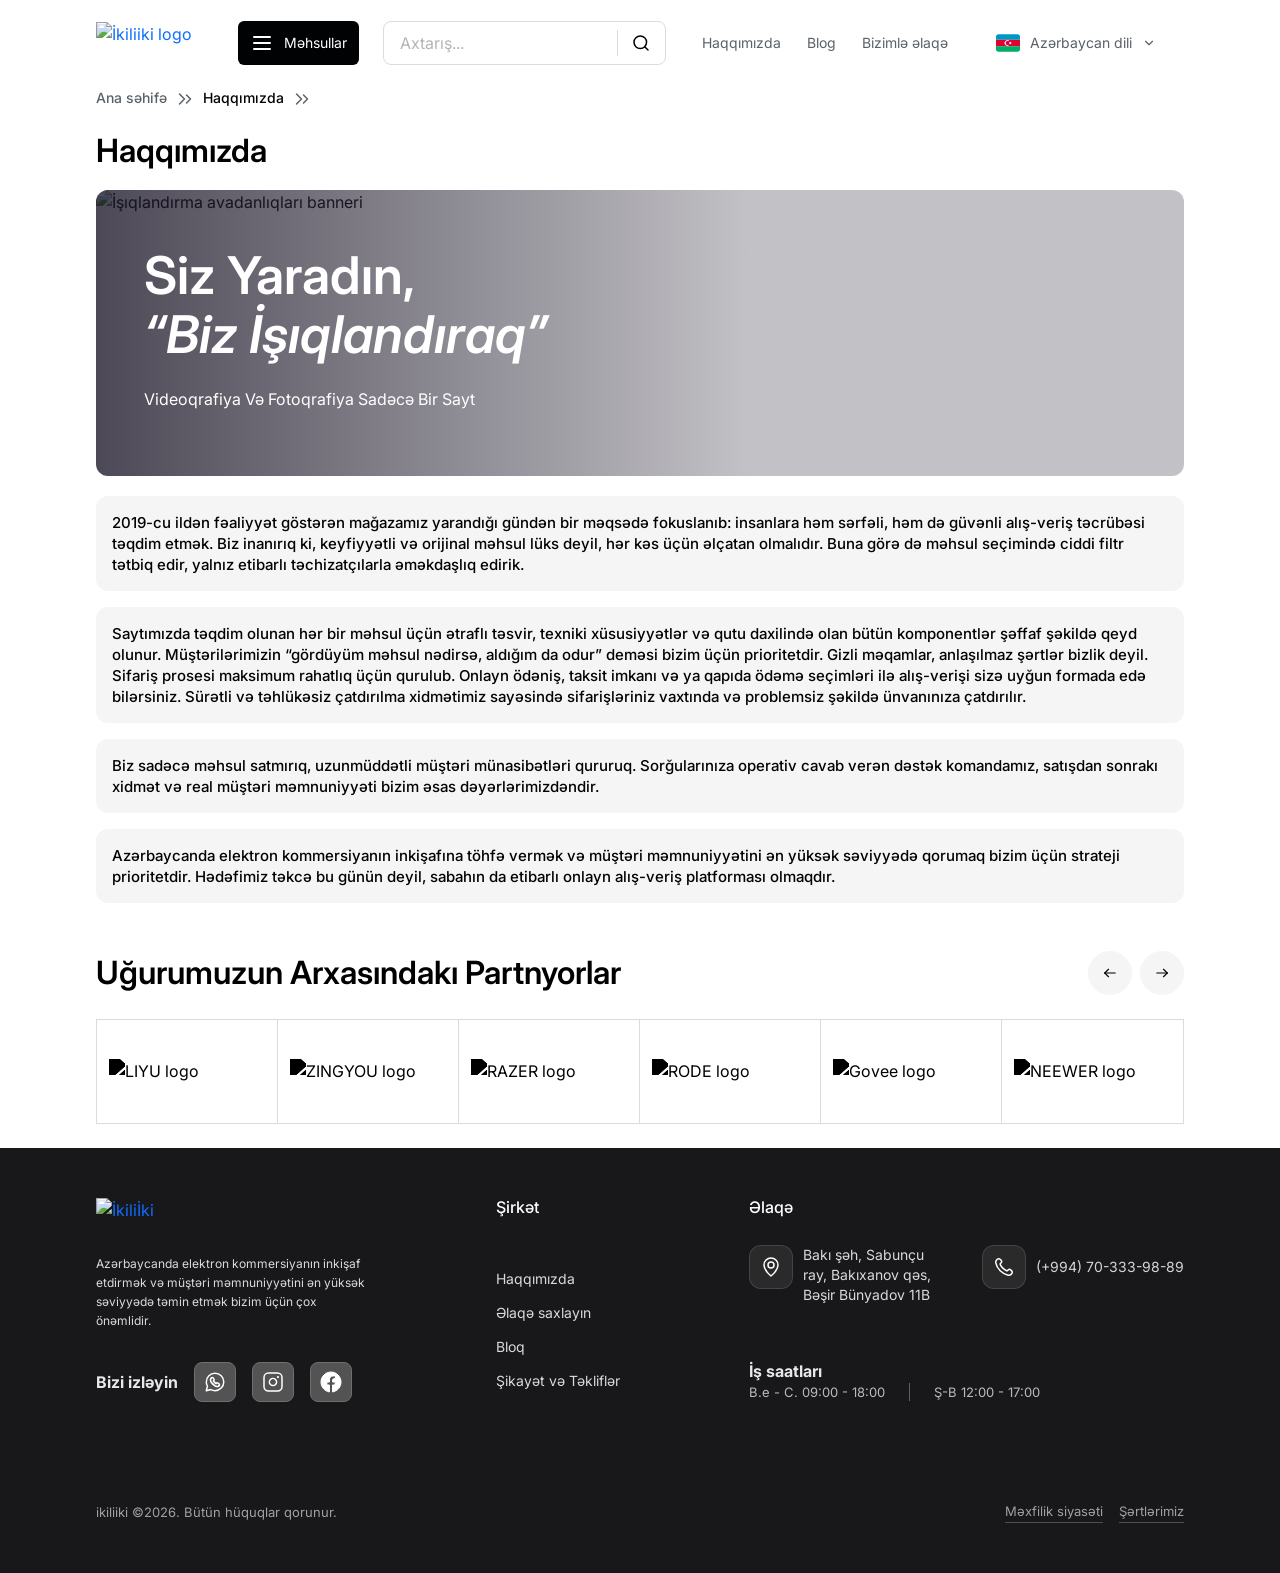
==== commit c22366ed: "--airforce header-drawer" ====
--- a/about.html
+++ b/about.html
@@ -90,8 +90,8 @@
                     </span>
                 </nav>
 
-                <div class="section-header content-section__header">
-                    <h1 class="section-header__title about-page__title">Haqqımızda</h1>
+                <div class="section-header">
+                    <h1 class="section-header__title">Haqqımızda</h1>
                 </div>
 
                 <div class="about-page__hero">
@@ -235,6 +235,7 @@
 
 
 
+    <script src="https://cdn.jsdelivr.net/npm/gsap@3.12.5/dist/gsap.min.js"></script>
     <script type="module" src="assets/js/main.js"></script>
     <script src="https://cdn.jsdelivr.net/npm/bootstrap@5.3.8/dist/js/bootstrap.bundle.min.js"
         integrity="sha384-FKyoEForCGlyvwx9Hj09JcYn3nv7wiPVlz7YYwJrWVcXK/BmnVDxM+D2scQbITxI" crossorigin="anonymous">
--- a/assets/css/style.css
+++ b/assets/css/style.css
@@ -85,6 +85,19 @@
   padding-right: var(--page-gutter);
 }
 
+.container,
+.container-sm,
+.container-md,
+.container-lg,
+.container-xl,
+.container-xxl,
+.container-fluid {
+  width: 100% !important;
+  max-width: none !important;
+  padding-left: var(--page-gutter) !important;
+  padding-right: var(--page-gutter) !important;
+}
+
 .blog-card,
 .products__card,
 .hero__card {
@@ -127,7 +140,7 @@
 }
 .section-header__title {
   margin: 0;
-  font-size: 2rem;
+  font-size: clamp(1.5rem, 4.2vw, 2rem);
   font-weight: 600;
   color: #000000;
   line-height: normal;
@@ -874,6 +887,163 @@
   line-height: 140%;
 }
 
+.testimonials-section {
+  padding: 1.5rem 0;
+}
+.testimonials__container {
+  width: 100%;
+  display: flex;
+  justify-content: flex-start;
+  align-items: stretch;
+  flex-direction: column;
+  gap: 1.5rem;
+}
+.testimonials__container .section-header__title {
+  font-size: clamp(1.5rem, 4.2vw, 2rem);
+  line-height: 1.2;
+}
+.testimonials__grid {
+  display: grid;
+  width: 100%;
+  grid-template-columns: repeat(4, minmax(0, 1fr));
+  align-items: stretch;
+  gap: 1rem;
+}
+.testimonials__card {
+  position: relative;
+  width: 100%;
+  height: 25.0625rem;
+  border-radius: 0.75rem;
+  overflow: hidden;
+  background: #dddddd;
+}
+.testimonials__card::before {
+  content: "";
+  position: absolute;
+  inset: 0;
+  background: linear-gradient(180deg, rgba(0, 0, 0, 0.18) 0%, rgba(0, 0, 0, 0.35) 100%);
+  pointer-events: none;
+  opacity: 1;
+  transition: opacity 0.25s ease;
+}
+.testimonials__card:hover .testimonials__video {
+  transform: scale(1.01);
+}
+.testimonials__card:hover::before {
+  background: linear-gradient(0deg, rgba(0, 0, 0, 0.1) 0%, rgba(0, 0, 0, 0.1) 100%);
+}
+.testimonials__card.is-playing::before {
+  opacity: 0.12;
+}
+.testimonials__card.is-playing .testimonials__play {
+  color: #b4b4b4;
+}
+.testimonials__card.is-playing .testimonials__icon--play {
+  opacity: 0;
+  transform: translate(-50%, -50%) scale(0.75);
+}
+.testimonials__card.is-playing .testimonials__icon--pause {
+  opacity: 1;
+  transform: translate(-50%, -50%) scale(1);
+}
+.testimonials__video {
+  position: absolute;
+  inset: 0;
+  width: 100%;
+  height: 100%;
+  display: block;
+  -o-object-fit: cover;
+     object-fit: cover;
+  -o-object-position: center;
+     object-position: center;
+  transition: transform 0.35s ease;
+}
+.testimonials__name {
+  position: absolute;
+  left: 0.75rem;
+  bottom: 0.75rem;
+  background: #ffffff;
+  color: #010203;
+  border-radius: 6.25rem;
+  font-size: clamp(0.75rem, 1.6vw, 0.875rem);
+  line-height: 140%;
+  padding: 0.375rem 0.75rem;
+}
+
+@media only screen and (max-width: 1200px) {
+  .testimonials__grid {
+    grid-template-columns: repeat(2, minmax(0, 1fr));
+  }
+}
+@media only screen and (max-width: 768px) {
+  .testimonials-section {
+    padding: 1.5rem 0;
+  }
+  .testimonials__container {
+    gap: 1rem;
+  }
+  .testimonials__container .section-header__nav {
+    display: none;
+  }
+  .testimonials__grid {
+    grid-template-columns: repeat(2, minmax(0, 1fr));
+    gap: 0.625rem;
+  }
+  .testimonials__card {
+    height: 25.0625rem;
+  }
+}
+@media only screen and (max-width: 600px) {
+  .testimonials-section {
+    padding: 1.5rem 0;
+  }
+  .testimonials__container {
+    gap: 1rem;
+  }
+  .testimonials__container .section-header__nav {
+    display: none;
+  }
+  .testimonials__grid {
+    grid-template-columns: repeat(2, minmax(0, 1fr));
+    gap: 0.625rem;
+  }
+  .testimonials__card {
+    height: 25.0625rem;
+  }
+}
+@media only screen and (max-width: 480px) {
+  .testimonials__grid {
+    grid-template-columns: 1fr;
+  }
+  .testimonials__card {
+    height: 25.0625rem;
+  }
+  .testimonials__play {
+    right: 0.5rem;
+    top: 0.5rem;
+    width: 2.25rem;
+    height: 2.25rem;
+  }
+}
+@media only screen and (max-width: 380px) {
+  .testimonials__grid {
+    grid-template-columns: 1fr;
+  }
+  .testimonials__card {
+    height: 25.0625rem;
+  }
+  .testimonials__play {
+    right: 0.5rem;
+    top: 0.5rem;
+    width: 2.25rem;
+    height: 2.25rem;
+  }
+}
+@media only screen and (max-width: 380px) {
+  .testimonials__card {
+    height: 25.0625rem;
+  }
+}
 .hero__btn,
 .products__btn,
 .pd-btn--buy {
@@ -955,6 +1125,28 @@
   background: #f5f5f5;
 }
 
+@media only screen and (max-width: 768px) {
+  .section-header__btn {
+    width: clamp(2.25rem, 6.5vw, 2.75rem);
+    height: clamp(2.25rem, 6.5vw, 2.75rem);
+    padding: clamp(0.45rem, 1.8vw, 0.75rem);
+  }
+  .section-header__btn svg {
+    width: clamp(1.125rem, 3.4vw, 1.5rem);
+    height: clamp(1.125rem, 3.4vw, 1.5rem);
+  }
+}
+@media only screen and (max-width: 600px) {
+  .section-header__btn {
+    width: clamp(2.25rem, 6.5vw, 2.75rem);
+    height: clamp(2.25rem, 6.5vw, 2.75rem);
+    padding: clamp(0.45rem, 1.8vw, 0.75rem);
+  }
+  .section-header__btn svg {
+    width: clamp(1.125rem, 3.4vw, 1.5rem);
+    height: clamp(1.125rem, 3.4vw, 1.5rem);
+  }
+}
 .testimonials__play {
   position: absolute;
   right: 0.75rem;
@@ -1035,6 +1227,58 @@
   text-decoration: none;
 }
 
+.contact-form__submit {
+  width: -moz-max-content;
+  width: max-content;
+  display: flex;
+  padding: 0.625rem 0.75rem;
+  justify-content: center;
+  align-items: center;
+  gap: 0.625rem;
+  border: 0;
+  border-radius: 0.5rem;
+  background: #010203;
+  color: #fff;
+  font-size: 0.875rem;
+  font-style: normal;
+  font-weight: 400;
+  line-height: 140%;
+}
+
+.complaints-form__submit {
+  min-width: 8.75rem;
+  min-height: 3rem;
+  border: 0.0625rem solid #dadbdd;
+  border-radius: 0.375rem;
+  background: #010203;
+  color: #fff;
+  font-size: 1rem;
+  font-weight: 700;
+  line-height: 1;
+  padding: 0.625rem 1.25rem;
+}
+
+@media only screen and (max-width: 1200px) {
+  .complaints-form__submit {
+    font-size: 1rem;
+  }
+}
+@media only screen and (max-width: 768px) {
+  .complaints-form__submit {
+    width: 100%;
+    min-width: 0;
+    min-height: 3.25rem;
+    font-size: 1.125rem;
+  }
+}
+@media only screen and (max-width: 600px) {
+  .complaints-form__submit {
+    width: 100%;
+    min-width: 0;
+    min-height: 3.25rem;
+    font-size: 1.125rem;
+  }
+}
 .header__lang-wrap {
   position: relative;
   display: inline-flex;
@@ -1399,7 +1643,7 @@
   display: block;
 }
 .drawer--details .drawer__panel {
-  grid-template-columns: 340px 320px max-content;
+  grid-template-columns: minmax(280px, 340px) minmax(20.6875rem, 20.6875rem) minmax(22.375rem, 24rem);
 }
 .drawer--details .drawer__left::after {
   opacity: 1;
@@ -1410,6 +1654,18 @@
   gap: 1rem;
 }
 .drawer--details .drawer__right {
+  display: flex;
+}
+.drawer--preview .drawer__panel {
+  grid-template-columns: minmax(280px, 340px) minmax(220px, 1fr) minmax(22.375rem, 24rem);
+}
+.drawer--preview .drawer__left::after {
+  opacity: 1;
+}
+.drawer--preview .drawer__center {
+  display: none;
+}
+.drawer--preview .drawer__right {
   display: flex;
 }
 .drawer__overlay {
@@ -1426,11 +1682,11 @@
   z-index: 2;
   display: grid;
   margin-left: var(--drawer-left, max(1rem, var(--page-gutter)));
-  margin-right: 1rem;
+  margin-right: 0;
   grid-template-columns: 340px;
   align-items: start;
-  max-width: -moz-max-content;
-  max-width: max-content;
+  width: calc(100vw - var(--drawer-left, max(1rem, var(--page-gutter))));
+  max-width: calc(100vw - var(--drawer-left, max(1rem, var(--page-gutter))));
   background: transparent;
   border-top: 0;
   overflow: hidden;
@@ -1544,7 +1800,7 @@
   transition: color 0.18s ease;
 }
 .drawer__item-text {
-  font-size: 1rem;
+  font-size: clamp(0.9rem, 1.2vw, 1rem);
   font-weight: 600;
   color: #000;
   white-space: nowrap;
@@ -1598,7 +1854,7 @@
   margin: 0;
   padding: 0.75rem;
   border-radius: 8px;
-  font-size: 1rem;
+  font-size: clamp(0.9rem, 1.2vw, 1rem);
   font-weight: 500;
   color: #010203;
   cursor: pointer;
@@ -1614,6 +1870,28 @@
 .drawer__sub-text {
   display: block;
   width: 100%;
+}
+.drawer__mobile-subs {
+  display: flex;
+  flex-direction: column;
+  gap: 0.375rem;
+}
+.drawer__mobile-sub {
+  display: block;
+  width: 100%;
+  padding: 0.625rem 0.75rem;
+  border-radius: 0.5rem;
+  color: #010203;
+  font-size: clamp(0.95rem, 3.5vw, 1rem);
+  font-weight: 500;
+  line-height: 1.4;
+  cursor: pointer;
+}
+.drawer__mobile-sub--active {
+  background: #f5f5f5;
+}
+.drawer__mobile-divider {
+  border-top: 0.0625rem solid #dadbdd;
 }
 .drawer__right {
   display: none;
@@ -1677,6 +1955,324 @@
   min-width: 0;
 }
 
+.drawer.drawer--compact .drawer__panel {
+  margin-left: 0;
+  margin-right: 0;
+  width: 100%;
+  max-width: 100vw;
+  grid-template-columns: 1fr;
+  max-height: calc(100vh - var(--header-height, 85px) - 20px);
+}
+.drawer.drawer--compact .drawer__left {
+  padding: 0.75rem;
+  max-height: calc(100vh - var(--header-height, 85px) - 20px);
+}
+.drawer.drawer--compact .drawer__left::after {
+  display: none;
+}
+.drawer.drawer--compact .drawer__center,
+.drawer.drawer--compact .drawer__right {
+  display: none !important;
+}
+.drawer.drawer--compact .drawer__mobile-links {
+  display: flex;
+  align-items: center;
+  justify-content: center;
+  gap: 1rem;
+  flex-wrap: wrap;
+  width: 100%;
+  text-align: center;
+}
+.drawer.drawer--compact .drawer__mobile-link,
+.drawer.drawer--compact .drawer__mobile-lang,
+.drawer.drawer--compact .drawer__mobile-lang-btn {
+  color: #5a6268;
+  text-decoration: none;
+  font-size: clamp(0.8125rem, 3.3vw, 0.9rem);
+  line-height: 1;
+}
+.drawer.drawer--compact .drawer__mobile-subs {
+  display: flex;
+  flex-direction: column;
+  gap: 0.375rem;
+  margin-top: 0.375rem;
+}
+.drawer.drawer--compact .drawer__mobile-sub {
+  display: block;
+  width: 100%;
+  padding: 0.625rem 0.75rem;
+  border-radius: 0.5rem;
+  color: #010203;
+  font-size: clamp(0.95rem, 3.5vw, 1rem);
+  font-weight: 500;
+  line-height: 1.4;
+  cursor: pointer;
+}
+.drawer.drawer--compact .drawer__mobile-sub--active {
+  background: #f5f5f5;
+}
+.drawer.drawer--compact .drawer__mobile-divider {
+  margin-top: 0.375rem;
+  border-top: 0.0625rem solid #dadbdd;
+}
+
+@media only screen and (max-width: 1401px) {
+  .drawer__panel {
+    margin-left: 0;
+    margin-right: 0;
+    width: 100vw;
+    max-width: 100vw;
+  }
+  .drawer--details .drawer__panel {
+    grid-template-columns: minmax(280px, 340px) minmax(20.6875rem, 20.6875rem) minmax(300px, 22.375rem);
+  }
+}
+@media only screen and (max-width: 1200px) {
+  .drawer--details .drawer__right {
+    width: 22.375rem;
+    min-width: 22.375rem;
+  }
+  .drawer--details .drawer__right .products__card {
+    min-height: auto;
+  }
+  .drawer__item-text, .drawer__sub {
+    font-size: clamp(0.875rem, 1.9vw, 1rem);
+  }
+}
+@media only screen and (max-width: 991px) {
+  .drawer__panel {
+    margin-left: 0;
+    width: 100vw;
+    max-width: 100vw;
+  }
+  .drawer--details .drawer__panel {
+    grid-template-columns: minmax(250px, 340px) minmax(220px, 1fr);
+  }
+  .drawer--details .drawer__right {
+    display: none;
+  }
+}
+@media only screen and (max-width: 480px) {
+  .drawer__mobile-top {
+    display: flex;
+    flex-direction: column;
+    gap: 0.875rem;
+    margin-bottom: 0.875rem;
+    width: 100%;
+    box-sizing: border-box;
+  }
+  .drawer__mobile-search {
+    display: flex;
+    align-items: center;
+    width: 100%;
+    max-width: 100%;
+    height: 2.5rem;
+    border: 0.0625rem solid #dadbdd;
+    border-radius: 0.5rem;
+    overflow: hidden;
+    background: #fff;
+    box-sizing: border-box;
+  }
+  .drawer__mobile-search-input {
+    flex: 1;
+    border: 0;
+    outline: 0;
+    height: 100%;
+    padding: 0 0.75rem;
+    font-size: clamp(0.875rem, 3.6vw, 0.95rem);
+    background: transparent;
+  }
+  .drawer__mobile-search-btn {
+    width: 2.75rem;
+    height: 100%;
+    border: 0;
+    border-left: 0.0625rem solid #dadbdd;
+    background: transparent;
+    display: inline-flex;
+    align-items: center;
+    justify-content: center;
+  }
+  .drawer__mobile-links {
+    display: flex;
+    align-items: center;
+    justify-content: center;
+    gap: 1rem;
+    flex-wrap: wrap;
+    width: 100%;
+    text-align: center;
+    line-height: 1;
+  }
+  .drawer__mobile-link, .drawer__mobile-lang {
+    color: #5a6268;
+    font-size: clamp(0.8125rem, 3.3vw, 0.9rem);
+    text-decoration: none;
+    line-height: 1;
+    display: inline-flex;
+    align-items: center;
+  }
+  .drawer__mobile-lang {
+    display: inline-flex;
+    align-items: center;
+    gap: 0.375rem;
+    white-space: nowrap;
+    line-height: 1;
+  }
+  .drawer__mobile-lang-wrap {
+    position: relative;
+  }
+  .drawer__mobile-lang-btn {
+    display: inline-flex;
+    align-items: center;
+    justify-content: center;
+    gap: 0.375rem;
+    border: 0;
+    background: transparent;
+    color: #5a6268;
+    font-size: clamp(0.8125rem, 3.3vw, 0.9rem);
+    padding: 0;
+    line-height: 1;
+    min-height: 1.25rem;
+  }
+  .drawer__mobile-lang-flag {
+    display: inline-flex;
+    width: 1.125rem;
+    height: 1.125rem;
+    flex-shrink: 0;
+    align-items: center;
+    justify-content: center;
+  }
+  .drawer__mobile-lang-flag svg {
+    width: 100%;
+    height: 100%;
+    display: block;
+  }
+  .drawer__mobile-lang-chevron {
+    flex-shrink: 0;
+    width: 0.875rem;
+    height: 0.875rem;
+    display: inline-block;
+    vertical-align: middle;
+    transition: transform 0.2s ease;
+    margin-top: 0;
+  }
+  .drawer__mobile-lang-wrap.is-open .drawer__mobile-lang-chevron {
+    transform: rotate(180deg);
+  }
+  .drawer__mobile-lang-menu {
+    position: absolute;
+    top: calc(100% + 0.375rem);
+    left: 0;
+    z-index: 2;
+    min-width: 9rem;
+    margin: 0;
+    padding: 0.25rem;
+    list-style: none;
+    background: #fff;
+    border: 0.0625rem solid #dadbdd;
+    border-radius: 0.5rem;
+    box-shadow: 0 0.25rem 0.625rem rgba(0, 0, 0, 0.08);
+  }
+  .drawer__mobile-lang-option {
+    display: inline-flex;
+    align-items: center;
+    gap: 0.5rem;
+    width: 100%;
+    border: 0;
+    background: transparent;
+    text-align: left;
+    padding: 0.5rem 0.625rem;
+    border-radius: 0.375rem;
+    color: #010203;
+    font-size: clamp(0.8125rem, 3.2vw, 0.9rem);
+    line-height: 1.2;
+  }
+  .drawer__mobile-lang-option:hover {
+    background: #f5f5f5;
+  }
+  .drawer__mobile-lang-option-flag {
+    width: 1rem;
+    height: 1rem;
+    display: inline-flex;
+    align-items: center;
+    justify-content: center;
+    flex-shrink: 0;
+  }
+  .drawer__mobile-lang-option-flag svg {
+    width: 100%;
+    height: 100%;
+    display: block;
+  }
+  .drawer__panel {
+    margin-left: 0;
+    margin-right: 0;
+    width: 100%;
+    max-width: 100vw;
+    grid-template-columns: 1fr;
+    max-height: calc(100vh - var(--header-height, 85px) - 20px);
+  }
+  .drawer__left {
+    padding: 0.75rem;
+    max-height: calc(100vh - var(--header-height, 85px) - 20px);
+  }
+  .drawer__left::after {
+    display: none;
+  }
+  .drawer__center, .drawer__right {
+    display: none !important;
+  }
+  .drawer__list {
+    gap: 0.625rem;
+  }
+  .drawer__item {
+    padding: 0.6875rem 0.75rem;
+    border-radius: 0.5rem;
+  }
+  .drawer__item--active {
+    background: transparent;
+  }
+  .drawer__item-ico {
+    width: 1.25rem;
+    height: 1.25rem;
+  }
+  .drawer__item-text {
+    font-size: clamp(0.95rem, 3.5vw, 1rem);
+    white-space: nowrap;
+    overflow: hidden;
+    text-overflow: ellipsis;
+  }
+  .drawer__chev {
+    width: 1.25rem;
+    height: 1.25rem;
+  }
+  .drawer__chev svg {
+    width: 1.25rem;
+    height: 1.25rem;
+  }
+  .drawer__mobile-subs {
+    display: flex;
+    flex-direction: column;
+    gap: 0.375rem;
+    margin-top: 0.375rem;
+  }
+  .drawer__mobile-sub {
+    display: block;
+    width: 100%;
+    padding: 0.625rem 0.75rem;
+    border-radius: 0.5rem;
+    color: #010203;
+    font-size: clamp(0.95rem, 3.5vw, 1rem);
+    font-weight: 500;
+    line-height: 1.4;
+    cursor: pointer;
+  }
+  .drawer__mobile-sub--active {
+    background: #f5f5f5;
+  }
+  .drawer__mobile-divider {
+    margin-top: 0.375rem;
+    border-top: 0.0625rem solid #dadbdd;
+  }
+}
 .contact-form {
   display: flex;
   justify-content: flex-start;
@@ -1722,24 +2318,171 @@
   min-height: 8rem;
   padding: 0.75rem;
 }
-.contact-form__submit {
-  width: -moz-max-content;
-  width: max-content;
-  display: flex;
-  padding: 0.625rem 0.75rem;
-  justify-content: center;
+
+.complaints-form__panel {
+  border: 0.0625rem solid #dadbdd;
+  border-radius: 0.75rem;
+  background: #fff;
+  padding: 2rem;
+  display: flex;
+  justify-content: flex-start;
+  align-items: stretch;
+  flex-direction: column;
+  gap: 1.25rem;
+}
+.complaints-form .contact-form__label {
+  color: #010203;
+  font-size: 1rem;
+  font-weight: 500;
+}
+.complaints-form .contact-form__input,
+.complaints-form .contact-form__textarea {
+  background: #fff;
+  border-radius: 0.625rem;
+  border-color: #dadbdd;
+  color: #5a6268;
+  font-size: 1.125rem;
+}
+.complaints-form .contact-form__input::-moz-placeholder, .complaints-form .contact-form__textarea::-moz-placeholder {
+  color: #b5b5b5;
+  font-size: 1rem;
+}
+.complaints-form .contact-form__input::placeholder,
+.complaints-form .contact-form__textarea::placeholder {
+  color: #b5b5b5;
+  font-size: 1rem;
+}
+.complaints-form .contact-form__input {
+  height: 3.5rem;
+  padding-inline: 1rem;
+}
+.complaints-form .contact-form__textarea {
+  min-height: 7rem;
+  padding: 0.875rem 1rem;
+  resize: vertical;
+}
+.complaints-form__footer {
+  display: flex;
+  justify-content: flex-end;
   align-items: center;
-  gap: 0.625rem;
-  border: 0;
-  border-radius: 0.5rem;
-  background: #010203;
-  color: #fff;
-  font-size: 0.875rem;
-  font-style: normal;
-  font-weight: 400;
-  line-height: 140%;
-}
-
+  flex-direction: row;
+  gap: 1rem;
+  flex-wrap: wrap;
+  margin-top: 0.25rem;
+}
+.complaints-form__captcha {
+  width: min(27rem, 100%);
+  min-height: 5.5rem;
+  border: 0.0625rem solid #dadbdd;
+  border-radius: 0.375rem;
+  background: #fff;
+  padding: 1rem;
+  display: flex;
+  justify-content: space-between;
+  align-items: center;
+  flex-direction: row;
+  gap: 0.75rem;
+}
+.complaints-form__captcha-status {
+  color: #1e232f;
+  font-size: 1.25rem;
+  font-weight: 500;
+  line-height: 1;
+}
+.complaints-form__captcha-brand {
+  color: #616a7c;
+  font-size: 1rem;
+  font-weight: 600;
+  text-transform: uppercase;
+  letter-spacing: 0.06em;
+}
+
+@media only screen and (max-width: 1200px) {
+  .complaints-form__panel {
+    padding: 1.5rem;
+  }
+  .complaints-form .contact-form__input,
+  .complaints-form .contact-form__textarea {
+    font-size: 1.0625rem;
+  }
+  .complaints-form__captcha-status {
+    font-size: 1rem;
+  }
+}
+@media only screen and (max-width: 768px) {
+  .complaints-form__panel {
+    padding: 1rem;
+    gap: 1rem;
+  }
+  .complaints-form .contact-form__row {
+    grid-template-columns: 1fr;
+    gap: 0.75rem;
+  }
+  .complaints-form .contact-form__input {
+    height: 3.25rem;
+    padding-inline: 0.875rem;
+    font-size: 1.125rem;
+  }
+  .complaints-form .contact-form__textarea {
+    min-height: 7rem;
+    font-size: 1.125rem;
+    padding: 0.75rem;
+  }
+  .complaints-form__footer {
+    width: 100%;
+    align-items: stretch;
+    justify-content: stretch;
+    flex-direction: column;
+    gap: 0.75rem;
+  }
+  .complaints-form__captcha {
+    width: 100%;
+    min-width: 0;
+  }
+  .complaints-form__captcha-status {
+    font-size: 1.125rem;
+  }
+  .complaints-form__captcha-brand {
+    font-size: 0.875rem;
+  }
+}
+@media only screen and (max-width: 600px) {
+  .complaints-form__panel {
+    padding: 1rem;
+    gap: 1rem;
+  }
+  .complaints-form .contact-form__row {
+    grid-template-columns: 1fr;
+    gap: 0.75rem;
+  }
+  .complaints-form .contact-form__input {
+    height: 3.25rem;
+    padding-inline: 0.875rem;
+    font-size: 1.125rem;
+  }
+  .complaints-form .contact-form__textarea {
+    min-height: 7rem;
+    font-size: 1.125rem;
+    padding: 0.75rem;
+  }
+  .complaints-form__footer {
+    width: 100%;
+    align-items: stretch;
+    justify-content: stretch;
+    flex-direction: column;
+    gap: 0.75rem;
+  }
+  .complaints-form__captcha {
+    width: 100%;
+    min-width: 0;
+  }
+  .complaints-form__captcha-status {
+    font-size: 1.125rem;
+  }
+  .complaints-form__captcha-brand {
+    font-size: 0.875rem;
+  }
+}
 .header {
   --header-height: 5.3125rem;
   background: #ffffff;
@@ -1753,7 +2496,7 @@
 }
 .header__inner {
   display: flex;
-  justify-content: center;
+  justify-content: space-between;
   align-items: center;
   flex-direction: row;
   gap: 1.5rem;
@@ -1786,7 +2529,7 @@
   color: #ffffff;
   gap: 0.625rem;
   padding: 0.625rem 0.75rem;
-  font-size: 0.875rem;
+  font-size: clamp(0.8125rem, 1.8vw, 0.875rem);
   flex-shrink: 0;
 }
 .header__products:hover {
@@ -1838,7 +2581,7 @@
   height: 100%;
   border: none;
   padding: 0 1rem;
-  font-size: 1rem;
+  font-size: clamp(0.875rem, 2vw, 1rem);
   outline: none;
   background: transparent;
 }
@@ -1889,7 +2632,7 @@
   padding: 0.75rem;
   text-decoration: none;
   font-weight: 400;
-  font-size: 0.875rem;
+  font-size: clamp(0.8125rem, 1.8vw, 0.875rem);
   color: #5a6268;
   border-radius: 0.5rem;
   transition: color 0.18s ease, background 0.18s ease;
@@ -1914,13 +2657,13 @@
     min-width: 0;
   }
   .header__logo-img {
-    width: 8.25rem;
+    width: 7.375rem;
     height: auto;
   }
   .header__products {
     justify-self: end;
     padding: 0.625rem 0.75rem;
-    font-size: 0.9375rem;
+    font-size: clamp(0.8125rem, 2vw, 0.9375rem);
     font-weight: 500;
     min-width: 0;
     max-width: 11rem;
@@ -1944,7 +2687,7 @@
   .header__search-input {
     min-width: 0;
     padding: 0.75rem 1rem;
-    font-size: 1rem;
+    font-size: clamp(0.875rem, 2vw, 1rem);
   }
   .header__search-input::-moz-placeholder {
     color: #b3b5b8;
@@ -1971,7 +2714,7 @@
   }
   .header__nav-link {
     padding: 0;
-    font-size: 0.9375rem;
+    font-size: clamp(0.8125rem, 2vw, 0.9375rem);
     line-height: 1.25;
     white-space: nowrap;
   }
@@ -2007,13 +2750,13 @@
     min-width: 0;
   }
   .header__logo-img {
-    width: 8.25rem;
+    width: 7.375rem;
     height: auto;
   }
   .header__products {
     justify-self: end;
     padding: 0.625rem 0.75rem;
-    font-size: 0.9375rem;
+    font-size: clamp(0.8125rem, 2vw, 0.9375rem);
     font-weight: 500;
     min-width: 0;
     max-width: 11rem;
@@ -2037,7 +2780,7 @@
   .header__search-input {
     min-width: 0;
     padding: 0.75rem 1rem;
-    font-size: 1rem;
+    font-size: clamp(0.875rem, 2vw, 1rem);
   }
   .header__search-input::-moz-placeholder {
     color: #b3b5b8;
@@ -2064,7 +2807,7 @@
   }
   .header__nav-link {
     padding: 0;
-    font-size: 0.9375rem;
+    font-size: clamp(0.8125rem, 2vw, 0.9375rem);
     line-height: 1.25;
     white-space: nowrap;
   }
@@ -2097,18 +2840,18 @@
     padding-block: 0;
   }
   .header__logo-img {
-    width: 7.625rem;
+    width: 7.375rem;
   }
   .header__products {
     max-width: 9.5rem;
     padding: 0.625rem;
-    font-size: 0.875rem;
+    font-size: clamp(0.8125rem, 1.8vw, 0.875rem);
   }
   .header__nav {
     gap: 0.75rem;
   }
   .header__nav-link {
-    font-size: 0.8125rem;
+    font-size: clamp(0.75rem, 1.8vw, 0.8125rem);
   }
   .header__search, .header__nav, .header__lang-wrap, .header__lang, .header__phone {
     display: none !important;
@@ -2127,18 +2870,18 @@
     padding-block: 0;
   }
   .header__logo-img {
-    width: 7.625rem;
+    width: 7.375rem;
   }
   .header__products {
     max-width: 9.5rem;
     padding: 0.625rem;
-    font-size: 0.875rem;
+    font-size: clamp(0.8125rem, 1.8vw, 0.875rem);
   }
   .header__nav {
     gap: 0.75rem;
   }
   .header__nav-link {
-    font-size: 0.8125rem;
+    font-size: clamp(0.75rem, 1.8vw, 0.8125rem);
   }
   .header__search, .header__nav, .header__lang-wrap, .header__lang, .header__phone {
     display: none !important;
@@ -2149,7 +2892,7 @@
     --header-height: 5.3125rem;
   }
   .header__logo-img {
-    width: 6.875rem;
+    width: 7.375rem;
     height: auto;
   }
   .header__products {
@@ -2170,10 +2913,21 @@
 }
 
 @media only screen and (max-width: 991px) {
+  .header__inner {
+    display: flex;
+    justify-content: space-between;
+    align-items: center;
+    flex-direction: row;
+    gap: 1rem;
+  }
+  .header__search, .header__nav, .header__lang-wrap, .header__lang, .header__phone {
+    display: none !important;
+  }
   .page--about .header,
   .page--blog-details .header,
   .page--blog .header,
   .page--contact .header,
+  .page--complaints .header,
   .page--privacy-policy .header,
   .page--returns-and-conditions .header,
   .page--service-advantages .header {
@@ -2185,15 +2939,17 @@
   .page--blog-details .header__logo,
   .page--blog .header__logo,
   .page--contact .header__logo,
+  .page--complaints .header__logo,
   .page--home .header__logo {
     width: 100%;
     min-width: 0;
-    max-width: 6.875rem;
+    max-width: 7.375rem;
   }
   .page--about .header__logo-img,
   .page--blog-details .header__logo-img,
   .page--blog .header__logo-img,
   .page--contact .header__logo-img,
+  .page--complaints .header__logo-img,
   .page--home .header__logo-img {
     width: 100%;
     height: auto;
@@ -2204,6 +2960,7 @@
   .page--blog-details .header__inner,
   .page--blog .header__inner,
   .page--contact .header__inner,
+  .page--complaints .header__inner,
   .page--home .header__inner {
     gap: 0.5rem;
   }
@@ -2211,6 +2968,7 @@
   .page--blog-details .header__logo,
   .page--blog .header__logo,
   .page--contact .header__logo,
+  .page--complaints .header__logo,
   .page--home .header__logo {
     flex: 1 1 auto;
     min-width: 0;
@@ -2219,15 +2977,17 @@
   .page--blog-details .header__logo-img,
   .page--blog .header__logo-img,
   .page--contact .header__logo-img,
+  .page--complaints .header__logo-img,
   .page--home .header__logo-img {
     width: 100%;
-    max-width: 7.625rem;
+    max-width: 7.375rem;
     height: auto;
   }
   .page--about .header__products,
   .page--blog-details .header__products,
   .page--blog .header__products,
   .page--contact .header__products,
+  .page--complaints .header__products,
   .page--home .header__products {
     width: 2.75rem;
     min-width: 2.75rem;
@@ -2240,6 +3000,7 @@
   .page--blog-details .header__products span,
   .page--blog .header__products span,
   .page--contact .header__products span,
+  .page--complaints .header__products span,
   .page--home .header__products span {
     display: none;
   }
@@ -2249,6 +3010,7 @@
   .page--blog-details .header__inner,
   .page--blog .header__inner,
   .page--contact .header__inner,
+  .page--complaints .header__inner,
   .page--home .header__inner {
     gap: 0.5rem;
   }
@@ -2256,6 +3018,7 @@
   .page--blog-details .header__logo,
   .page--blog .header__logo,
   .page--contact .header__logo,
+  .page--complaints .header__logo,
   .page--home .header__logo {
     flex: 1 1 auto;
     min-width: 0;
@@ -2264,15 +3027,17 @@
   .page--blog-details .header__logo-img,
   .page--blog .header__logo-img,
   .page--contact .header__logo-img,
+  .page--complaints .header__logo-img,
   .page--home .header__logo-img {
     width: 100%;
-    max-width: 7.625rem;
+    max-width: 7.375rem;
     height: auto;
   }
   .page--about .header__products,
   .page--blog-details .header__products,
   .page--blog .header__products,
   .page--contact .header__products,
+  .page--complaints .header__products,
   .page--home .header__products {
     width: 2.75rem;
     min-width: 2.75rem;
@@ -2285,6 +3050,7 @@
   .page--blog-details .header__products span,
   .page--blog .header__products span,
   .page--contact .header__products span,
+  .page--complaints .header__products span,
   .page--home .header__products span {
     display: none;
   }
@@ -2331,7 +3097,7 @@
 }
 .footer__desc {
   max-width: 23.75rem; /* 380px */
-  font-size: 0.75rem;
+  font-size: clamp(0.6875rem, 1.6vw, 0.75rem);
   line-height: 1.6;
   color: #dadada;
 }
@@ -2344,12 +3110,12 @@
 }
 .footer__title {
   margin: 0;
-  font-size: 1rem;
+  font-size: clamp(0.875rem, 2vw, 1rem);
   font-weight: 700;
   color: #ffffff;
 }
 .footer__title--sm {
-  font-size: 1rem;
+  font-size: clamp(0.875rem, 2vw, 1rem);
   opacity: 0.9;
 }
 .footer__social {
@@ -2389,7 +3155,7 @@
 }
 .footer__title-h5 {
   margin: 0;
-  font-size: 1rem;
+  font-size: clamp(0.875rem, 2vw, 1rem);
   color: #ffffff;
 }
 .footer__list {
@@ -2406,7 +3172,7 @@
 .footer__link {
   color: #dadada;
   text-decoration: none;
-  font-size: 0.875rem;
+  font-size: clamp(0.8125rem, 1.8vw, 0.875rem);
   transition: color 0.18s ease;
 }
 .footer__link:hover {
@@ -2465,7 +3231,7 @@
 }
 .footer__contact-text {
   margin: 0;
-  font-size: 0.875rem;
+  font-size: clamp(0.8125rem, 1.8vw, 0.875rem);
   max-width: 20rem; /* 320px */
   line-height: 1.45;
   color: #dadada;
@@ -2474,7 +3240,7 @@
   align-self: center;
   color: rgba(233, 233, 233, 0.9);
   text-decoration: none;
-  font-size: 14px;
+  font-size: clamp(0.8125rem, 1.8vw, 0.875rem);
   line-height: 1;
   transition: color 0.18s ease;
 }
@@ -2495,7 +3261,7 @@
   flex-wrap: nowrap;
 }
 .footer__hours-item {
-  font-size: 13px;
+  font-size: clamp(0.75rem, 1.8vw, 0.8125rem);
   color: rgba(233, 233, 233, 0.78);
   line-height: 1.6;
 }
@@ -2518,7 +3284,7 @@
 }
 .footer__copy {
   margin: 0;
-  font-size: 13px;
+  font-size: clamp(0.75rem, 1.8vw, 0.8125rem);
   color: rgba(233, 233, 233, 0.65);
 }
 .footer__legal {
@@ -2526,7 +3292,7 @@
   gap: 16px;
 }
 .footer__legal-link {
-  font-size: 13px;
+  font-size: clamp(0.75rem, 1.8vw, 0.8125rem);
   color: rgba(233, 233, 233, 0.65);
   text-decoration: none;
   border-bottom: 1px solid rgba(233, 233, 233, 0.25);
@@ -2764,7 +3530,7 @@
   }
   .footer__contact-text, .footer__phone {
     max-width: 100%;
-    font-size: 0.8125rem;
+    font-size: clamp(0.75rem, 1.8vw, 0.8125rem);
     line-height: 1.4;
     overflow-wrap: anywhere;
     word-break: break-word;
@@ -2795,10 +3561,10 @@
     height: auto;
   }
   .footer__title, .footer__title-h5 {
-    font-size: 0.875rem;
+    font-size: clamp(0.8125rem, 1.8vw, 0.875rem);
   }
   .footer__desc, .footer__link, .footer__contact-text, .footer__phone, .footer__hours-item, .footer__copy, .footer__legal-link {
-    font-size: 0.6875rem;
+    font-size: clamp(0.625rem, 1.6vw, 0.6875rem);
     line-height: 1.4;
     overflow-wrap: anywhere;
     word-break: break-word;
@@ -3371,9 +4137,6 @@
     font-size: 0.9375rem;
     line-height: 1.2;
   }
-  .testimonials__card {
-    height: 25.0625rem;
-  }
 }
 @media only screen and (max-width: 180px) {
   .hero__media {
@@ -3411,168 +4174,6 @@
     white-space: normal;
     overflow-wrap: anywhere;
     word-break: break-word;
-  }
-}
-.testimonials-section {
-  padding: 1.5rem 0;
-}
-.testimonials__container {
-  width: 100%;
-  display: flex;
-  justify-content: flex-start;
-  align-items: stretch;
-  flex-direction: column;
-  gap: 1.5rem;
-}
-.testimonials__grid {
-  display: grid;
-  width: 100%;
-  grid-template-columns: repeat(4, minmax(0, 1fr));
-  align-items: stretch;
-  gap: 1rem;
-}
-.testimonials__card {
-  position: relative;
-  width: 100%;
-  height: 25.0625rem;
-  border-radius: 0.75rem;
-  overflow: hidden;
-  background: #dddddd;
-}
-.testimonials__card::before {
-  content: "";
-  position: absolute;
-  inset: 0;
-  background: linear-gradient(180deg, rgba(0, 0, 0, 0.18) 0%, rgba(0, 0, 0, 0.35) 100%);
-  pointer-events: none;
-  opacity: 1;
-  transition: opacity 0.25s ease;
-}
-.testimonials__card:hover .testimonials__video {
-  transform: scale(1.01);
-}
-.testimonials__card:hover::before {
-  background: linear-gradient(0deg, rgba(0, 0, 0, 0.1) 0%, rgba(0, 0, 0, 0.1) 100%);
-}
-.testimonials__card.is-playing::before {
-  opacity: 0.12;
-}
-.testimonials__card.is-playing .testimonials__play {
-  color: #b4b4b4;
-}
-.testimonials__card.is-playing .testimonials__icon--play {
-  opacity: 0;
-  transform: translate(-50%, -50%) scale(0.75);
-}
-.testimonials__card.is-playing .testimonials__icon--pause {
-  opacity: 1;
-  transform: translate(-50%, -50%) scale(1);
-}
-.testimonials__video {
-  position: absolute;
-  inset: 0;
-  width: 100%;
-  height: 100%;
-  display: block;
-  -o-object-fit: cover;
-     object-fit: cover;
-  -o-object-position: center;
-     object-position: center;
-  transition: transform 0.35s ease;
-}
-.testimonials__name {
-  position: absolute;
-  left: 0.75rem;
-  bottom: 0.75rem;
-  background: #ffffff;
-  color: #010203;
-  border-radius: 6.25rem;
-  font-size: 0.75rem;
-  line-height: 140%;
-  padding: 0.375rem 0.75rem;
-}
-
-@media only screen and (max-width: 1200px) {
-  .testimonials__grid {
-    grid-template-columns: repeat(2, minmax(0, 1fr));
-  }
-}
-@media only screen and (max-width: 768px) {
-  .testimonials-section {
-    padding: 1.5rem 0;
-  }
-  .testimonials__container {
-    gap: 1rem;
-  }
-  .testimonials__container .section-header__nav {
-    display: none;
-  }
-  .testimonials__container .section-header__title {
-    font-size: 1.875rem;
-    line-height: 1.2;
-  }
-  .testimonials__grid {
-    grid-template-columns: repeat(2, minmax(0, 1fr));
-    gap: 0.625rem;
-  }
-  .testimonials__card {
-    height: 25.0625rem;
-  }
-}
-@media only screen and (max-width: 600px) {
-  .testimonials-section {
-    padding: 1.5rem 0;
-  }
-  .testimonials__container {
-    gap: 1rem;
-  }
-  .testimonials__container .section-header__nav {
-    display: none;
-  }
-  .testimonials__container .section-header__title {
-    font-size: 1.875rem;
-    line-height: 1.2;
-  }
-  .testimonials__grid {
-    grid-template-columns: repeat(2, minmax(0, 1fr));
-    gap: 0.625rem;
-  }
-  .testimonials__card {
-    height: 25.0625rem;
-  }
-}
-@media only screen and (max-width: 480px) {
-  .testimonials__grid {
-    grid-template-columns: 1fr;
-  }
-  .testimonials__container .section-header__title {
-    font-size: 1.625rem;
-  }
-  .testimonials__card {
-    height: 25.0625rem;
-  }
-  .testimonials__play {
-    right: 0.5rem;
-    top: 0.5rem;
-    width: 2.25rem;
-    height: 2.25rem;
-  }
-}
-@media only screen and (max-width: 380px) {
-  .testimonials__grid {
-    grid-template-columns: 1fr;
-  }
-  .testimonials__container .section-header__title {
-    font-size: 1.625rem;
-  }
-  .testimonials__card {
-    height: 25.0625rem;
-  }
-  .testimonials__play {
-    right: 0.5rem;
-    top: 0.5rem;
-    width: 2.25rem;
-    height: 2.25rem;
   }
 }
 .promo-duo-section {
@@ -3890,7 +4491,7 @@
   gap: 1rem;
   padding: 1rem;
   border-right: 0.0625rem solid #dadbdd;
-  border-radius: 0.25rem;
+  border-radius: 0;
 }
 .features__item:last-child {
   border-right: none;
@@ -3908,11 +4509,27 @@
 }
 .features__text {
   color: #000000;
-  font-size: 1rem;
+  font-size: clamp(0.9375rem, 1.6vw, 1rem);
   font-weight: 400;
   line-height: normal;
 }
 
+@media only screen and (max-width: 1200px) {
+  .features__container {
+    grid-template-columns: repeat(2, minmax(0, 1fr));
+    border: none;
+    border-radius: 0.25rem;
+    overflow: visible;
+    gap: 1rem;
+  }
+  .features__item {
+    border: 0.0625rem solid #dadbdd;
+    border-radius: 0.25rem;
+  }
+  .features__item:last-child {
+    border-right: 0.0625rem solid #dadbdd;
+  }
+}
 @media only screen and (max-width: 768px) {
   .features__container {
     display: flex;
@@ -3924,21 +4541,22 @@
     overflow: visible;
   }
   .features__item {
-    border: 0.0625rem solid #dadbdd;
-    border-right: 0.0625rem solid #dadbdd;
-    min-height: 10.625rem;
-    padding: 1.5rem;
-    gap: 2rem;
+    border: 0.0625rem solid #dadbdd !important;
+    border-right: 0.0625rem solid #dadbdd !important;
+    min-height: 6.25rem;
+    padding: 0.75rem;
+    gap: 0.75rem;
+    box-sizing: border-box;
   }
   .features__item:last-child {
-    border-right: 0.0625rem solid #dadbdd;
+    border-right: 0.0625rem solid #dadbdd !important;
   }
   .features__icon svg {
     width: 2rem;
     height: 2rem;
   }
   .features__text {
-    font-size: 1.75rem;
+    font-size: clamp(1rem, 2.4vw, 1.25rem);
     line-height: 140%;
   }
 }
@@ -3953,44 +4571,57 @@
     overflow: visible;
   }
   .features__item {
-    border: 0.0625rem solid #dadbdd;
-    border-right: 0.0625rem solid #dadbdd;
-    min-height: 10.625rem;
-    padding: 1.5rem;
-    gap: 2rem;
+    border: 0.0625rem solid #dadbdd !important;
+    border-right: 0.0625rem solid #dadbdd !important;
+    min-height: 6.25rem;
+    padding: 0.75rem;
+    gap: 0.75rem;
+    box-sizing: border-box;
   }
   .features__item:last-child {
-    border-right: 0.0625rem solid #dadbdd;
+    border-right: 0.0625rem solid #dadbdd !important;
   }
   .features__icon svg {
     width: 2rem;
     height: 2rem;
   }
   .features__text {
-    font-size: 1.75rem;
+    font-size: clamp(1rem, 2.4vw, 1.25rem);
     line-height: 140%;
   }
 }
 @media only screen and (max-width: 480px) {
   .features__item {
-    min-height: 8.5rem;
-    padding: 1rem;
-    gap: 1.25rem;
+    border: 0.0625rem solid #dadbdd !important;
+    border-right: 0.0625rem solid #dadbdd !important;
+    min-height: 6rem;
+    padding: 0.75rem;
+    gap: 0.75rem;
+    box-sizing: border-box;
   }
   .features__text {
-    font-size: 1.125rem;
+    font-size: clamp(1rem, 3.6vw, 1.125rem);
     line-height: 140%;
+    white-space: normal;
+    text-wrap: wrap;
+    overflow-wrap: anywhere;
   }
 }
 @media only screen and (max-width: 380px) {
   .features__item {
-    min-height: 8.5rem;
-    padding: 1rem;
-    gap: 1.25rem;
+    border: 0.0625rem solid #dadbdd !important;
+    border-right: 0.0625rem solid #dadbdd !important;
+    min-height: 6rem;
+    padding: 0.75rem;
+    gap: 0.75rem;
+    box-sizing: border-box;
   }
   .features__text {
-    font-size: 1.125rem;
+    font-size: clamp(1rem, 3.6vw, 1.125rem);
     line-height: 140%;
+    white-space: normal;
+    text-wrap: wrap;
+    overflow-wrap: anywhere;
   }
 }
 .products-section {
@@ -4128,6 +4759,10 @@
   .products__container {
     gap: 0.75rem;
   }
+  .products__container .section-header__title {
+    font-size: clamp(1.5rem, 5vw, 1.75rem);
+    line-height: 120%;
+  }
   .products__grid {
     grid-template-columns: 1fr;
     border: 0;
@@ -4140,6 +4775,10 @@
   .products__container {
     gap: 0.75rem;
   }
+  .products__container .section-header__title {
+    font-size: clamp(1.5rem, 5vw, 1.75rem);
+    line-height: 120%;
+  }
   .products__grid {
     grid-template-columns: 1fr;
     border: 0;
@@ -4150,12 +4789,14 @@
 }
 @media only screen and (max-width: 380px) {
   .products__container .section-header {
-    flex-direction: column;
-    align-items: flex-start;
+    flex-direction: row;
+    align-items: center;
+    justify-content: space-between;
     gap: 0.5rem;
   }
   .products__container .section-header__nav {
-    display: none;
+    display: inline-flex;
+    flex-shrink: 0;
   }
   .products__grid {
     overflow: hidden;
@@ -4189,14 +4830,6 @@
   align-items: stretch;
   flex-direction: column;
   gap: 1.25rem;
-}
-.about-page__title {
-  margin: 0;
-  color: #010203;
-  font-family: Inter, sans-serif;
-  font-size: 1.5rem;
-  font-weight: 600;
-  line-height: 1.1;
 }
 .about-page__hero {
   position: relative;
@@ -4225,17 +4858,16 @@
   flex-direction: column;
   gap: 1rem;
   position: absolute;
-  left: 3rem;
-  top: 3.5rem;
+  inset: 0;
+  padding: 3.5rem 0 0 3rem;
   z-index: 1;
   color: #fff;
 }
 .about-page__hero-title {
-  font-family: Inter, sans-serif;
-  font-size: 3.25rem;
+  font-size: clamp(1.6rem, 5.2vw, 3.25rem);
   font-style: normal;
   font-weight: 600;
-  line-height: normal;
+  line-height: 1.15;
   text-transform: capitalize;
 }
 .about-page__hero-title em {
@@ -4244,10 +4876,10 @@
 }
 .about-page__hero-subtitle {
   margin: 0;
-  font-size: 1rem;
+  font-size: clamp(0.75rem, 1.7vw, 1rem);
   font-style: normal;
   font-weight: 400;
-  line-height: normal;
+  line-height: 1.35;
   text-transform: capitalize;
 }
 .about-page__text-list {
@@ -4262,61 +4894,41 @@
   background: #f5f5f5;
   padding: 1rem;
   color: #010203;
-  font-family: Inter, sans-serif;
-  font-size: 1rem;
+  font-size: clamp(0.8125rem, 1.5vw, 0.9375rem);
   font-weight: 500;
-  line-height: 1.45;
+  line-height: 140%;
 }
 
 @media only screen and (max-width: 991px) {
-  .about-page__hero {
-    height: 20rem;
-  }
   .about-page__hero-content {
-    left: 2rem;
-    top: 4.25rem;
+    padding: 4.25rem 0 0 2rem;
     gap: 0.875rem;
   }
   .about-page__hero-title {
-    font-size: 2.875rem;
-    line-height: 1.08;
-  }
-  .about-page__hero-subtitle {
-    font-size: 0.9375rem;
+    line-height: 1.1;
   }
 }
 @media only screen and (max-width: 768px) {
-  .about-page__hero {
-    height: 21.5rem;
-  }
   .about-page__hero-content {
-    left: 1.75rem;
-    top: 5rem;
-    max-width: 18rem;
+    padding: 5rem 0 0 1.75rem;
   }
   .about-page__hero-title {
-    font-size: 2.25rem;
-    line-height: 1.1;
-  }
-  .about-page__hero-subtitle {
-    font-size: 0.875rem;
+    line-height: 140%;
   }
 }
 @media only screen and (max-width: 600px) {
-  .about-page__hero {
-    height: 21.5rem;
-  }
   .about-page__hero-content {
-    left: 1.75rem;
-    top: 5rem;
-    max-width: 18rem;
+    padding: 5rem 0 0 1.75rem;
   }
   .about-page__hero-title {
-    font-size: 2.25rem;
-    line-height: 1.1;
-  }
-  .about-page__hero-subtitle {
-    font-size: 0.875rem;
+    line-height: 140%;
+  }
+}
+@media only screen and (max-width: 380px) {
+  .about-page__hero-content {
+    gap: 0.75rem;
+    padding: 2.75rem 1rem 1rem 1.25rem;
+    max-width: 14rem;
   }
 }
 .sa-page {
@@ -4329,6 +4941,10 @@
   align-items: stretch;
   flex-direction: column;
   gap: 1.5rem;
+}
+.sa-page .section-header__title {
+  font-size: clamp(1.25rem, 3.2vw, 1.625rem);
+  line-height: 1.2;
 }
 
 .sa-tabs {
@@ -4347,7 +4963,7 @@
   background: transparent;
   padding: 0 0 0.5rem;
   color: #5a6268;
-  font-size: 0.875rem;
+  font-size: clamp(0.8125rem, 1.8vw, 0.875rem);
   font-weight: 500;
   white-space: nowrap;
 }
@@ -4371,14 +4987,14 @@
 .sa-panel__title {
   margin: 0;
   color: #010203;
-  font-size: 1.5rem;
+  font-size: clamp(1.125rem, 2.8vw, 1.375rem);
   font-weight: 600;
   line-height: 140%;
 }
 .sa-panel__text {
   margin: 0;
   color: #010203;
-  font-size: 1rem;
+  font-size: clamp(0.875rem, 2vw, 0.95rem);
   font-style: italic;
   font-weight: 500;
   line-height: 140%;
@@ -4449,7 +5065,7 @@
 }
 @media only screen and (max-width: 768px) {
   .sa-page__container .section-header__title {
-    font-size: 1.875rem;
+    font-size: clamp(1.375rem, 3.8vw, 1.625rem);
     line-height: 1.2;
   }
   .sa-panel {
@@ -4457,16 +5073,16 @@
     border-radius: 0.625rem;
   }
   .sa-panel__title {
-    font-size: 1.25rem;
+    font-size: clamp(1.0625rem, 3vw, 1.2rem);
   }
   .sa-panel__text {
-    font-size: 0.9375rem;
+    font-size: clamp(0.8125rem, 2.4vw, 0.9rem);
     line-height: 1.45;
   }
 }
 @media only screen and (max-width: 600px) {
   .sa-page__container .section-header__title {
-    font-size: 1.875rem;
+    font-size: clamp(1.375rem, 3.8vw, 1.625rem);
     line-height: 1.2;
   }
   .sa-panel {
@@ -4474,10 +5090,10 @@
     border-radius: 0.625rem;
   }
   .sa-panel__title {
-    font-size: 1.25rem;
+    font-size: clamp(1.0625rem, 3vw, 1.2rem);
   }
   .sa-panel__text {
-    font-size: 0.9375rem;
+    font-size: clamp(0.8125rem, 2.4vw, 0.9rem);
     line-height: 1.45;
   }
 }
@@ -4490,7 +5106,7 @@
   }
   .sa-tabs__btn {
     min-width: 12.5rem;
-    font-size: 0.875rem;
+    font-size: clamp(0.8125rem, 1.8vw, 0.875rem);
   }
   .sa-panel__media {
     height: 12.875rem;
@@ -4505,7 +5121,7 @@
   }
   .sa-tabs__btn {
     min-width: 12.5rem;
-    font-size: 0.875rem;
+    font-size: clamp(0.8125rem, 1.8vw, 0.875rem);
   }
   .sa-panel__media {
     height: 12.875rem;
@@ -4564,10 +5180,10 @@
     overflow-wrap: anywhere;
   }
   .sa-panel__title {
-    font-size: 1rem;
+    font-size: clamp(0.9375rem, 4vw, 1rem);
   }
   .sa-panel__text {
-    font-size: 0.8125rem;
+    font-size: clamp(0.75rem, 3.2vw, 0.8125rem);
     line-height: 1.4;
   }
 }
@@ -4588,6 +5204,10 @@
   align-items: stretch;
   flex-direction: column;
   gap: 0.875rem;
+}
+.rc-page .section-header__title {
+  font-size: clamp(1.25rem, 3.2vw, 1.625rem);
+  line-height: 1.2;
 }
 
 .rc-card {
@@ -4603,7 +5223,7 @@
 .rc-card__title {
   margin: 0;
   color: #010203;
-  font-size: 1.5rem;
+  font-size: clamp(1.125rem, 2.8vw, 1.375rem);
   font-weight: 600;
   line-height: 140%;
   font-style: normal;
@@ -4611,7 +5231,7 @@
 .rc-card__text {
   margin: 0;
   color: #010203;
-  font-size: 1rem;
+  font-size: clamp(0.875rem, 2vw, 0.95rem);
   font-style: italic;
   font-weight: 500;
   line-height: 140%;
@@ -4627,7 +5247,7 @@
   gap: 0.35rem;
 }
 .rc-card__list li {
-  font-size: 1rem;
+  font-size: clamp(0.875rem, 2vw, 0.95rem);
   font-style: italic;
   font-weight: 500;
   line-height: 1.35;
@@ -4644,19 +5264,16 @@
   flex-direction: column;
   gap: 1.5rem;
 }
-.pp-page__title {
-  margin: 0;
-  color: #010203;
-  font-size: 2rem;
-  font-weight: 600;
-  line-height: 1.15;
-}
 .pp-page__cards {
   display: flex;
   justify-content: flex-start;
   align-items: stretch;
   flex-direction: column;
   gap: 0.875rem;
+}
+.pp-page .section-header__title {
+  font-size: clamp(1.25rem, 3.2vw, 1.625rem);
+  line-height: 1.2;
 }
 
 .pp-card {
@@ -4672,7 +5289,7 @@
 .pp-card__title {
   margin: 0;
   color: #010203;
-  font-size: 1.5rem;
+  font-size: clamp(1.125rem, 2.8vw, 1.375rem);
   font-weight: 600;
   line-height: 140%;
   font-style: normal;
@@ -4680,7 +5297,7 @@
 .pp-card__text {
   margin: 0;
   color: #010203;
-  font-size: 1rem;
+  font-size: clamp(0.875rem, 2vw, 0.95rem);
   font-style: italic;
   font-weight: 500;
   line-height: 140%;
@@ -4696,7 +5313,7 @@
   gap: 0.35rem;
 }
 .pp-card__list li {
-  font-size: 1rem;
+  font-size: clamp(0.875rem, 2vw, 0.95rem);
   font-style: italic;
   font-weight: 500;
   line-height: 1.35;
@@ -4714,24 +5331,11 @@
   flex-direction: column;
   gap: 1rem;
 }
-.blog-detail__head {
-  display: flex;
-  justify-content: space-between;
-  align-items: center;
-  flex-direction: row;
-  gap: 1rem;
-}
-.blog-detail__title {
-  margin: 0;
-  color: #010203;
-  font-size: clamp(1.75rem, 3vw, 2.5rem);
-  font-weight: 600;
-  line-height: 1.15;
-}
 .blog-detail__date {
-  color: #5a6268;
-  font-size: 1rem;
-  font-weight: 400;
+  color: #5A6268;
+  font-size: clamp(0.875rem, 2vw, 1rem);
+  font-weight: 500;
+  line-height: 140%;
 }
 .blog-detail__article {
   display: flex;
@@ -4742,10 +5346,9 @@
 }
 .blog-detail__hero {
   width: 100%;
-  height: 18rem;
+  height: 18.875rem;
   border-radius: 0.75rem;
   overflow: hidden;
-  background: #d8d8d8;
 }
 .blog-detail__hero-img {
   width: 100%;
@@ -4753,8 +5356,8 @@
   -o-object-fit: cover;
      object-fit: cover;
   display: block;
-  -o-object-position: 40% 43%;
-     object-position: 40% 43%;
+  -o-object-position: 40% 40%;
+     object-position: 40% 40%;
 }
 .blog-detail__content {
   display: flex;
@@ -4769,7 +5372,7 @@
 .blog-detail__content h2 {
   margin: 0;
   color: #010203;
-  font-size: 1.875rem;
+  font-size: clamp(1.25rem, 3.2vw, 1.625rem);
   font-weight: 600;
   line-height: 1.3;
 }
@@ -4777,7 +5380,7 @@
 .blog-detail__content .blog-detail__subheading {
   margin: 0;
   color: #010203;
-  font-size: 1.125rem;
+  font-size: clamp(0.875rem, 2.2vw, 1rem);
   font-weight: 600;
   font-style: italic;
   line-height: 1.35;
@@ -4785,7 +5388,7 @@
 .blog-detail__content p {
   margin: 0;
   color: #010203;
-  font-size: 1rem;
+  font-size: clamp(0.875rem, 1.9vw, 0.9375rem);
   font-weight: 500;
   line-height: 140%;
 }
@@ -4802,18 +5405,94 @@
 }
 .blog-detail__content li {
   color: #010203;
-  font-size: 1rem;
-  line-height: 1.55;
-}
-
+  font-size: clamp(0.875rem, 1.9vw, 0.9375rem);
+  line-height: 140%;
+}
+
+@media only screen and (max-width: 768px) {
+  .blog-detail .section-header {
+    align-items: flex-start;
+    flex-direction: column;
+    gap: 0.875rem;
+  }
+  .blog-detail .section-header__title {
+    max-width: 100%;
+    line-height: 140%;
+  }
+  .blog-detail .blog-detail__date {
+    align-self: flex-start;
+    margin-top: 0.125rem;
+    text-align: left;
+  }
+}
+@media only screen and (max-width: 600px) {
+  .blog-detail .section-header {
+    align-items: flex-start;
+    flex-direction: column;
+    gap: 0.875rem;
+  }
+  .blog-detail .section-header__title {
+    max-width: 100%;
+    line-height: 140%;
+  }
+  .blog-detail .blog-detail__date {
+    align-self: flex-start;
+    margin-top: 0.125rem;
+    text-align: left;
+  }
+}
 @media only screen and (max-width: 480px) {
   .blog-detail__hero {
     height: 12.875rem;
   }
+  .blog-detail .section-header {
+    align-items: flex-start;
+    flex-direction: column;
+    gap: 0.875rem;
+  }
+  .blog-detail .section-header__title {
+    max-width: 100%;
+    line-height: 1.2;
+  }
+  .blog-detail .blog-detail__date {
+    align-self: flex-start;
+    margin-top: 0.125rem;
+    text-align: left;
+  }
 }
 @media only screen and (max-width: 380px) {
   .blog-detail__hero {
     height: 12.875rem;
+  }
+  .blog-detail .section-header {
+    align-items: flex-start;
+    flex-direction: column;
+    gap: 0.875rem;
+  }
+  .blog-detail .section-header__title {
+    max-width: 100%;
+    line-height: 1.2;
+  }
+  .blog-detail .blog-detail__date {
+    align-self: flex-start;
+    margin-top: 0.125rem;
+    text-align: left;
+  }
+}
+@media only screen and (max-width: 380px) {
+  .blog-detail .section-header {
+    align-items: flex-start;
+    flex-direction: column;
+    gap: 0.875rem;
+  }
+  .blog-detail .section-header__title {
+    max-width: 100%;
+    line-height: 1.2;
+  }
+  .blog-detail .blog-detail__date {
+    align-self: flex-start;
+    margin-top: 0.125rem;
+    text-align: left;
   }
 }
 .blog-section {
@@ -4874,26 +5553,14 @@
 .page--blog .blog-section {
   padding: 0 0 1.5rem;
 }
-.page--blog .blog__page-title {
-  margin: 0;
-  color: #010203;
-  font-size: 2rem;
-  font-weight: 600;
-  line-height: 1.15;
-}
-
-.page--contact {
-  --page-gutter: clamp(0.5rem, 7.5vw, 6.25rem);
-}
 
 .contact-page {
   padding: 0 0 2rem;
 }
 .contact-page__container {
   width: 100%;
-  max-width: 90rem;
+  max-width: none;
   margin-inline: auto;
-  padding-inline: var(--page-gutter);
   display: flex;
   justify-content: flex-start;
   align-items: stretch;
@@ -4906,6 +5573,10 @@
   align-items: stretch;
   flex-direction: column;
   gap: 1.5rem;
+}
+
+.page--contact .contact-page__container {
+  padding-inline: var(--page-gutter) !important;
 }
 
 .contact-top {
@@ -4935,7 +5606,7 @@
 .contact-top__title {
   margin: 0;
   color: #010203;
-  font-size: 2rem;
+  font-size: clamp(1.25rem, 4vw, 2rem);
   font-style: normal;
   font-weight: 600;
   line-height: normal;
@@ -4944,7 +5615,7 @@
   margin: 0;
   color: #5a6268;
   font-family: Inter;
-  font-size: 1rem;
+  font-size: clamp(0.875rem, 2vw, 1rem);
   font-style: normal;
   font-weight: 500;
   line-height: normal;
@@ -5056,10 +5727,10 @@
     padding-block: 0 1.25rem;
   }
   .contact-top__title {
-    font-size: 1.75rem;
+    font-size: clamp(1.25rem, 3.8vw, 1.75rem);
   }
   .contact-top__subtitle {
-    font-size: 0.9375rem;
+    font-size: clamp(0.75rem, 2.8vw, 0.9375rem);
     line-height: 1.4;
   }
   .contact-top__map-wrap {
@@ -5082,10 +5753,10 @@
     padding-block: 0 1.25rem;
   }
   .contact-top__title {
-    font-size: 1.75rem;
+    font-size: clamp(1.25rem, 3.8vw, 1.75rem);
   }
   .contact-top__subtitle {
-    font-size: 0.9375rem;
+    font-size: clamp(0.75rem, 2.8vw, 0.9375rem);
     line-height: 1.4;
   }
   .contact-top__map-wrap {
@@ -5127,7 +5798,7 @@
     box-sizing: border-box;
   }
   .contact-top__title {
-    font-size: 1.25rem;
+    font-size: clamp(1rem, 5vw, 1.25rem);
   }
   .contact-page .breadcrumb {
     display: flex;
@@ -5148,7 +5819,7 @@
   .contact-form__textarea,
   .contact-faq .faq-item__title,
   .contact-faq .faq-item__body {
-    font-size: 0.75rem;
+    font-size: clamp(0.6875rem, 2.5vw, 0.75rem);
     line-height: 1.35;
     overflow-wrap: anywhere;
     word-break: break-word;
@@ -5195,6 +5866,11 @@
   gap: 1rem;
 }
 
+@media only screen and (max-width: 1200px) {
+  .contact-features .features__container {
+    grid-template-columns: 1fr;
+  }
+}
 .contact-faq {
   padding-block: 1.5rem;
   display: flex;
@@ -5232,7 +5908,7 @@
 .contact-faq .faq-item__title {
   margin: 0;
   color: #111;
-  font-size: 1rem;
+  font-size: clamp(0.875rem, 2vw, 1rem);
   font-weight: 600;
   line-height: 140%;
 }
@@ -5257,7 +5933,7 @@
 .contact-faq .faq-item__body {
   margin: 0;
   color: #5a6268;
-  font-size: 1rem;
+  font-size: clamp(0.875rem, 2vw, 1rem);
   font-style: italic;
   line-height: 140%;
 }
@@ -5288,6 +5964,8 @@
   align-items: stretch;
   flex-direction: column;
   gap: 0;
+  --thumb-size: 7.125rem;
+  --thumb-gap: 0.75rem;
   width: auto;
   max-width: none;
   flex: 1 1 0;
@@ -5330,7 +6008,7 @@
   border-radius: 50%;
   background: #f2002f;
   color: #fff;
-  font-size: 1.125rem;
+  font-size: clamp(1rem, 2.4vw, 1.125rem);
   font-style: normal;
   font-weight: 700;
   line-height: normal;
@@ -5341,16 +6019,28 @@
   gap: 0;
 }
 .pd-gallery__thumbs {
-  display: flex;
-  justify-content: center;
+  display: grid;
+  grid-template-columns: auto minmax(0, 1fr) auto;
   align-items: center;
-  flex-direction: row;
-  gap: 0.75rem;
+  gap: var(--thumb-gap);
   align-self: stretch;
 }
+.pd-gallery__thumbs-viewport {
+  width: calc(var(--thumb-size) * 4 + var(--thumb-gap) * 3);
+  max-width: 100%;
+  overflow: hidden;
+  margin-inline: auto;
+}
+.pd-gallery__thumbs-track {
+  display: flex;
+  gap: var(--thumb-gap);
+  transition: transform 0.3s ease;
+  will-change: transform;
+}
 .pd-gallery__thumb {
-  width: 7.125rem;
-  height: 7.125rem;
+  width: var(--thumb-size);
+  height: var(--thumb-size);
+  flex: 0 0 var(--thumb-size);
   border: 0.0625rem solid #dadbdd;
   border-radius: 0.5rem;
   overflow: hidden;
@@ -5367,10 +6057,11 @@
 .pd-gallery__arrow {
   width: 2rem;
   height: 2rem;
+  flex-shrink: 0;
   border-radius: 0.5rem;
   border: 0.0625rem solid #dadbdd;
   background: #f5f5f5;
-  font-size: 1.25rem;
+  font-size: clamp(1.125rem, 2.6vw, 1.25rem);
   line-height: 1;
 }
 
@@ -5409,7 +6100,7 @@
 }
 .pd-info__rating {
   color: #c8c8c8;
-  font-size: 1rem;
+  font-size: clamp(0.875rem, 2vw, 1rem);
   display: inline-flex;
   gap: 0.2rem;
 }
@@ -5420,7 +6111,7 @@
   margin: 0;
   color: #010203;
   font-family: Inter, sans-serif;
-  font-size: 2rem;
+  font-size: clamp(1.5rem, 4.2vw, 2rem);
   font-style: normal;
   font-weight: 600;
   line-height: normal;
@@ -5428,7 +6119,7 @@
 .pd-info__code {
   margin: 0;
   color: #5a6268;
-  font-size: 1rem;
+  font-size: clamp(0.875rem, 2vw, 1rem);
 }
 .pd-info__note {
   display: block;
@@ -5438,7 +6129,7 @@
   border-radius: 0.75rem;
   background: #eaf5ff;
   color: #004c7d;
-  font-size: 0.875rem;
+  font-size: clamp(0.8125rem, 1.8vw, 0.875rem);
   font-style: normal;
   font-weight: 400;
   line-height: 140%;
@@ -5451,7 +6142,7 @@
 .pd-info__saving {
   margin: 0;
   color: #e3002e;
-  font-size: 0.75rem;
+  font-size: clamp(0.6875rem, 1.6vw, 0.75rem);
   font-style: normal;
   font-weight: 500;
   line-height: normal;
@@ -5467,7 +6158,7 @@
 .pd-price__old {
   color: #5a5f68;
   font-family: Inter, sans-serif;
-  font-size: 1rem;
+  font-size: clamp(0.875rem, 2vw, 1rem);
   font-style: normal;
   font-weight: 400;
   line-height: normal;
@@ -5476,7 +6167,7 @@
 .pd-price__new {
   color: #010203;
   font-family: Inter, sans-serif;
-  font-size: 2rem;
+  font-size: clamp(1.5rem, 4.2vw, 2rem);
   font-style: normal;
   font-weight: 600;
   line-height: normal;
@@ -5492,7 +6183,7 @@
 .pd-stock__title {
   margin: 0;
   color: #010203;
-  font-size: 1rem;
+  font-size: clamp(0.875rem, 2vw, 1rem);
   font-style: normal;
   font-weight: 600;
   line-height: normal;
@@ -5507,7 +6198,7 @@
   background: rgba(0, 148, 243, 0.1);
   color: #0084da;
   font-family: Inter, sans-serif;
-  font-size: 0.75rem;
+  font-size: clamp(0.6875rem, 1.6vw, 0.75rem);
   font-style: normal;
   font-weight: 500;
   line-height: normal;
@@ -5549,7 +6240,7 @@
   align-items: center;
   gap: 0.625rem;
   flex: 0 0 auto;
-  font-size: 0.875rem;
+  font-size: clamp(0.8125rem, 1.8vw, 0.875rem);
   box-sizing: border-box;
   line-height: normal;
   white-space: nowrap;
@@ -5584,7 +6275,7 @@
   border-radius: 0.375rem;
   border: 0.0625rem solid transparent;
   font-family: Inter, sans-serif;
-  font-size: 0.875rem;
+  font-size: clamp(0.8125rem, 1.8vw, 0.875rem);
   font-style: normal;
   font-weight: 500;
   line-height: 140%;
@@ -5620,7 +6311,7 @@
   border-radius: 0.5rem;
   padding: 0.75rem 1.25rem;
   min-height: 3rem;
-  font-size: 1rem;
+  font-size: clamp(0.875rem, 2vw, 1rem);
   display: inline-flex;
   align-items: center;
   gap: 0.5rem;
@@ -5651,7 +6342,7 @@
 .pd-help__left h3 {
   margin: 0;
   color: #010203;
-  font-size: 1rem;
+  font-size: clamp(0.875rem, 2vw, 1rem);
   font-style: normal;
   font-weight: 600;
   line-height: 140%;
@@ -5659,7 +6350,7 @@
 .pd-help__left p {
   margin: 0;
   color: #010203;
-  font-size: 0.875rem;
+  font-size: clamp(0.8125rem, 1.8vw, 0.875rem);
   font-style: normal;
   font-weight: 400;
   line-height: 140%;
@@ -5677,7 +6368,7 @@
 .pd-help__title {
   margin: 2rem 0 0;
   color: #010203;
-  font-size: 1rem;
+  font-size: clamp(0.875rem, 2vw, 1rem);
   font-style: normal;
   font-weight: 600;
   line-height: normal;
@@ -5699,13 +6390,9 @@
   flex-direction: column;
   gap: 1.5rem;
 }
-.pd-specs__title {
-  margin: 0;
-  color: #010203;
-  font-size: 2rem;
-  font-style: normal;
-  font-weight: 600;
-  line-height: normal;
+.pd-specs .section-header__title {
+  font-size: clamp(1.5rem, 3.8vw, 1.875rem);
+  line-height: 1.2;
 }
 .pd-specs__table {
   width: 100%;
@@ -5730,13 +6417,13 @@
   border-bottom: 0.0625rem solid #dadbdd;
 }
 .pd-specs__row th {
-  font-size: 1rem;
+  font-size: clamp(0.875rem, 2vw, 0.95rem);
   font-style: normal;
   font-weight: 500;
   text-align: left;
 }
 .pd-specs__row td {
-  font-size: 1.125rem;
+  font-size: clamp(0.9375rem, 2.2vw, 1rem);
   font-style: normal;
   font-weight: 600;
   text-align: right;
@@ -5757,13 +6444,9 @@
   flex-direction: column;
   gap: 1rem;
 }
-.pd-description__title {
-  margin: 0;
-  color: #010203;
-  font-size: 2rem;
-  font-style: normal;
-  font-weight: 600;
-  line-height: normal;
+.pd-description .section-header__title {
+  font-size: clamp(1.25rem, 3vw, 1.625rem);
+  line-height: 1.2;
 }
 .pd-description__list {
   display: flex;
@@ -5778,7 +6461,7 @@
   border-radius: 0.75rem;
   background: #f1f2f3;
   color: #010203;
-  font-size: 1rem;
+  font-size: clamp(0.875rem, 2vw, 0.95rem);
   font-style: normal;
   font-weight: 400;
   line-height: 140%;
@@ -5794,30 +6477,30 @@
 
 @media only screen and (max-width: 768px) {
   .page--product-details .header {
-    --header-height: 8.75rem;
+    --header-height: 5.3125rem;
   }
   .page--product-details .header__inner {
     display: grid;
-    grid-template-areas: "logo products" "search search";
+    grid-template-areas: "logo products";
     grid-template-columns: minmax(0, 1fr) auto;
     -moz-column-gap: 0.75rem;
          column-gap: 0.75rem;
-    row-gap: 0.75rem;
-    padding-block: 1rem;
+    row-gap: 0;
+    padding-block: 0;
   }
   .page--product-details #header-placeholder {
-    min-height: 8.75rem;
+    min-height: 5.3125rem;
     margin-bottom: 1rem;
   }
   .page--product-details .header__logo {
     grid-area: logo;
     min-width: 0;
     width: 100%;
-    max-width: 7rem;
+    max-width: 7.375rem;
   }
   .page--product-details .header__logo-img {
     width: 100%;
-    max-width: 7rem;
+    max-width: 7.375rem;
     height: auto;
   }
   .page--product-details .header__products {
@@ -5825,9 +6508,7 @@
     justify-self: end;
   }
   .page--product-details .header__search {
-    grid-area: search;
-    display: flex !important;
-    min-width: 0;
+    display: none !important;
   }
   .page--product-details .header__nav,
   .page--product-details .header__lang-wrap,
@@ -5837,30 +6518,30 @@
 }
 @media only screen and (max-width: 600px) {
   .page--product-details .header {
-    --header-height: 8.75rem;
+    --header-height: 5.3125rem;
   }
   .page--product-details .header__inner {
     display: grid;
-    grid-template-areas: "logo products" "search search";
+    grid-template-areas: "logo products";
     grid-template-columns: minmax(0, 1fr) auto;
     -moz-column-gap: 0.75rem;
          column-gap: 0.75rem;
-    row-gap: 0.75rem;
-    padding-block: 1rem;
+    row-gap: 0;
+    padding-block: 0;
   }
   .page--product-details #header-placeholder {
-    min-height: 8.75rem;
+    min-height: 5.3125rem;
     margin-bottom: 1rem;
   }
   .page--product-details .header__logo {
     grid-area: logo;
     min-width: 0;
     width: 100%;
-    max-width: 7rem;
+    max-width: 7.375rem;
   }
   .page--product-details .header__logo-img {
     width: 100%;
-    max-width: 7rem;
+    max-width: 7.375rem;
     height: auto;
   }
   .page--product-details .header__products {
@@ -5868,9 +6549,7 @@
     justify-self: end;
   }
   .page--product-details .header__search {
-    grid-area: search;
-    display: flex !important;
-    min-width: 0;
+    display: none !important;
   }
   .page--product-details .header__nav,
   .page--product-details .header__lang-wrap,
@@ -5880,25 +6559,25 @@
 }
 @media only screen and (max-width: 380px) {
   .page--product-details .header {
-    --header-height: 8.75rem;
+    --header-height: 5.3125rem;
   }
   .page--product-details #header-placeholder {
-    min-height: 8.75rem;
+    min-height: 5.3125rem;
   }
   .page--product-details .header__inner {
     display: grid;
-    grid-template-areas: "logo products" "search search";
+    grid-template-areas: "logo products";
     grid-template-columns: minmax(0, 1fr) auto;
     -moz-column-gap: 0.5rem;
          column-gap: 0.5rem;
-    row-gap: 0.75rem;
-    padding-block: 1rem;
+    row-gap: 0;
+    padding-block: 0;
   }
   .page--product-details .header__logo {
-    max-width: 6rem;
+    max-width: 7.375rem;
   }
   .page--product-details .header__logo-img {
-    max-width: 6rem;
+    max-width: 7.375rem;
   }
 }
 @media only screen and (max-width: 1400px) {
@@ -5907,13 +6586,10 @@
   }
   .pd-gallery {
     max-width: 33rem;
-  }
-  .pd-gallery__thumb {
-    width: 5.875rem;
-    height: 5.875rem;
+    --thumb-size: 5.875rem;
   }
   .pd-info__title {
-    font-size: 1.75rem;
+    font-size: clamp(1.5rem, 3.6vw, 1.75rem);
   }
 }
 @media only screen and (max-width: 1200px) {
@@ -5929,12 +6605,10 @@
   .pd-gallery {
     width: auto;
     max-width: none;
+    --thumb-size: 4.75rem;
   }
   .pd-gallery__thumbs {
     justify-content: center;
-    width: -moz-fit-content;
-    width: fit-content;
-    max-width: 100%;
     margin-inline: auto;
     align-self: center;
   }
@@ -5945,8 +6619,6 @@
     max-height: 100%;
   }
   .pd-gallery__thumb {
-    width: 4.75rem;
-    height: 4.75rem;
     flex-shrink: 0;
   }
   .pd-actions {
@@ -5986,7 +6658,7 @@
     gap: 1rem;
   }
   .pd-info__title {
-    font-size: 1.625rem;
+    font-size: clamp(1.375rem, 3.4vw, 1.625rem);
   }
   .pd-stock {
     gap: 0.75rem;
@@ -6012,9 +6684,6 @@
   .pd-specs {
     padding: 1.5rem 0;
   }
-  .pd-specs__title {
-    font-size: 1.625rem;
-  }
   .pd-specs__table {
     display: block;
     width: 100%;
@@ -6026,9 +6695,6 @@
     min-width: 10rem;
     white-space: nowrap;
   }
-  .pd-description__title {
-    font-size: 1.625rem;
-  }
 }
 @media only screen and (max-width: 600px) {
   .pd-page {
@@ -6038,7 +6704,7 @@
     gap: 1rem;
   }
   .pd-info__title {
-    font-size: 1.625rem;
+    font-size: clamp(1.375rem, 3.4vw, 1.625rem);
   }
   .pd-stock {
     gap: 0.75rem;
@@ -6064,9 +6730,6 @@
   .pd-specs {
     padding: 1.5rem 0;
   }
-  .pd-specs__title {
-    font-size: 1.625rem;
-  }
   .pd-specs__table {
     display: block;
     width: 100%;
@@ -6078,16 +6741,13 @@
     min-width: 10rem;
     white-space: nowrap;
   }
-  .pd-description__title {
-    font-size: 1.625rem;
-  }
 }
 @media only screen and (max-width: 480px) {
   .pd-page .breadcrumb {
     gap: 0.25rem;
   }
   .pd-page .breadcrumb a {
-    font-size: 0.875rem;
+    font-size: clamp(0.8125rem, 1.8vw, 0.875rem);
   }
   .pd-page .breadcrumb svg {
     width: 1rem;
@@ -6095,6 +6755,9 @@
   }
   .pd-main {
     gap: 1rem;
+  }
+  .pd-gallery {
+    --thumb-size: 3.375rem;
   }
   .pd-gallery__hero {
     padding: 0.75rem;
@@ -6105,37 +6768,35 @@
     height: 3.625rem;
     right: 0.625rem;
     top: 0.625rem;
-    font-size: 1rem;
+    font-size: clamp(0.875rem, 2vw, 1rem);
   }
   .pd-gallery__thumb {
-    width: 3.375rem;
-    height: 3.375rem;
     border-radius: 0.375rem;
   }
   .pd-gallery__arrow {
     width: 1.75rem;
     height: 1.75rem;
-    font-size: 1rem;
+    font-size: clamp(0.875rem, 2vw, 1rem);
   }
   .pd-info {
     gap: 0.75rem;
   }
   .pd-info__title {
-    font-size: 2rem;
+    font-size: clamp(1.5rem, 4.2vw, 2rem);
     line-height: 1.05;
   }
   .pd-info__code {
-    font-size: 0.8125rem;
+    font-size: clamp(0.75rem, 1.8vw, 0.8125rem);
   }
   .pd-info__note {
     padding: 0.75rem;
-    font-size: 0.8125rem;
+    font-size: clamp(0.75rem, 1.8vw, 0.8125rem);
   }
   .pd-price__old {
-    font-size: 0.875rem;
+    font-size: clamp(0.8125rem, 1.8vw, 0.875rem);
   }
   .pd-price__new {
-    font-size: 2rem;
+    font-size: clamp(1.5rem, 4.2vw, 2rem);
   }
   .pd-stock {
     justify-content: flex-start;
@@ -6143,13 +6804,13 @@
     flex-wrap: wrap;
   }
   .pd-stock__title {
-    font-size: 0.9375rem;
+    font-size: clamp(0.8125rem, 2vw, 0.9375rem);
   }
   .pd-stock__badge {
     width: -moz-min-content;
     width: min-content;
     white-space: nowrap;
-    font-size: 0.6875rem;
+    font-size: clamp(0.625rem, 1.6vw, 0.6875rem);
   }
   .pd-actions__right {
     width: 100%;
@@ -6164,7 +6825,7 @@
     height: 2.75rem;
     min-height: 2.75rem;
     border-radius: 0.5rem;
-    font-size: 0.8125rem;
+    font-size: clamp(0.75rem, 1.8vw, 0.8125rem);
   }
   .pd-actions__right .products__btn {
     flex: 1 1 auto;
@@ -6178,34 +6839,28 @@
     padding-inline: 0.625rem;
   }
   .pd-help__left h3 {
-    font-size: 0.9375rem;
+    font-size: clamp(0.8125rem, 2vw, 0.9375rem);
   }
   .pd-help__left p {
-    font-size: 0.75rem;
+    font-size: clamp(0.6875rem, 1.6vw, 0.75rem);
   }
   .pd-help__call {
     min-height: 2.5rem;
     padding-inline: 0.875rem;
-    font-size: 0.875rem;
-  }
-  .pd-specs__title {
-    font-size: 1.5rem;
+    font-size: clamp(0.8125rem, 1.8vw, 0.875rem);
   }
   .pd-specs__row th,
   .pd-specs__row td {
     padding: 0.75rem 0.875rem;
   }
   .pd-specs__row th {
-    font-size: 0.875rem;
+    font-size: clamp(0.8125rem, 1.8vw, 0.875rem);
   }
   .pd-specs__row td {
-    font-size: 1rem;
-  }
-  .pd-description__title {
-    font-size: 1.5rem;
+    font-size: clamp(0.875rem, 2vw, 1rem);
   }
   .pd-description__item {
-    font-size: 0.9375rem;
+    font-size: clamp(0.8125rem, 2vw, 0.9375rem);
   }
 }
 @media only screen and (max-width: 380px) {
@@ -6213,7 +6868,7 @@
     gap: 0.25rem;
   }
   .pd-page .breadcrumb a {
-    font-size: 0.875rem;
+    font-size: clamp(0.8125rem, 1.8vw, 0.875rem);
   }
   .pd-page .breadcrumb svg {
     width: 1rem;
@@ -6221,6 +6876,9 @@
   }
   .pd-main {
     gap: 1rem;
+  }
+  .pd-gallery {
+    --thumb-size: 3.375rem;
   }
   .pd-gallery__hero {
     padding: 0.75rem;
@@ -6231,37 +6889,35 @@
     height: 3.625rem;
     right: 0.625rem;
     top: 0.625rem;
-    font-size: 1rem;
+    font-size: clamp(0.875rem, 2vw, 1rem);
   }
   .pd-gallery__thumb {
-    width: 3.375rem;
-    height: 3.375rem;
     border-radius: 0.375rem;
   }
   .pd-gallery__arrow {
     width: 1.75rem;
     height: 1.75rem;
-    font-size: 1rem;
+    font-size: clamp(0.875rem, 2vw, 1rem);
   }
   .pd-info {
     gap: 0.75rem;
   }
   .pd-info__title {
-    font-size: 2rem;
+    font-size: clamp(1.5rem, 4.2vw, 2rem);
     line-height: 1.05;
   }
   .pd-info__code {
-    font-size: 0.8125rem;
+    font-size: clamp(0.75rem, 1.8vw, 0.8125rem);
   }
   .pd-info__note {
     padding: 0.75rem;
-    font-size: 0.8125rem;
+    font-size: clamp(0.75rem, 1.8vw, 0.8125rem);
   }
   .pd-price__old {
-    font-size: 0.875rem;
+    font-size: clamp(0.8125rem, 1.8vw, 0.875rem);
   }
   .pd-price__new {
-    font-size: 2rem;
+    font-size: clamp(1.5rem, 4.2vw, 2rem);
   }
   .pd-stock {
     justify-content: flex-start;
@@ -6269,13 +6925,13 @@
     flex-wrap: wrap;
   }
   .pd-stock__title {
-    font-size: 0.9375rem;
+    font-size: clamp(0.8125rem, 2vw, 0.9375rem);
   }
   .pd-stock__badge {
     width: -moz-min-content;
     width: min-content;
     white-space: nowrap;
-    font-size: 0.6875rem;
+    font-size: clamp(0.625rem, 1.6vw, 0.6875rem);
   }
   .pd-actions__right {
     width: 100%;
@@ -6290,7 +6946,7 @@
     height: 2.75rem;
     min-height: 2.75rem;
     border-radius: 0.5rem;
-    font-size: 0.8125rem;
+    font-size: clamp(0.75rem, 1.8vw, 0.8125rem);
   }
   .pd-actions__right .products__btn {
     flex: 1 1 auto;
@@ -6304,34 +6960,28 @@
     padding-inline: 0.625rem;
   }
   .pd-help__left h3 {
-    font-size: 0.9375rem;
+    font-size: clamp(0.8125rem, 2vw, 0.9375rem);
   }
   .pd-help__left p {
-    font-size: 0.75rem;
+    font-size: clamp(0.6875rem, 1.6vw, 0.75rem);
   }
   .pd-help__call {
     min-height: 2.5rem;
     padding-inline: 0.875rem;
-    font-size: 0.875rem;
-  }
-  .pd-specs__title {
-    font-size: 1.5rem;
+    font-size: clamp(0.8125rem, 1.8vw, 0.875rem);
   }
   .pd-specs__row th,
   .pd-specs__row td {
     padding: 0.75rem 0.875rem;
   }
   .pd-specs__row th {
-    font-size: 0.875rem;
+    font-size: clamp(0.8125rem, 1.8vw, 0.875rem);
   }
   .pd-specs__row td {
-    font-size: 1rem;
-  }
-  .pd-description__title {
-    font-size: 1.5rem;
+    font-size: clamp(0.875rem, 2vw, 1rem);
   }
   .pd-description__item {
-    font-size: 0.9375rem;
+    font-size: clamp(0.8125rem, 2vw, 0.9375rem);
   }
 }
 @media only screen and (max-width: 991px) {
@@ -6405,7 +7055,7 @@
     width: 100%;
     min-width: 0;
     padding-inline: 0.5rem;
-    font-size: 0.8125rem;
+    font-size: clamp(0.75rem, 1.8vw, 0.8125rem);
   }
   .pd-stock {
     flex-direction: column;
@@ -6425,4 +7075,29 @@
     width: 100%;
     max-width: 100%;
   }
+}
+.complaints-page {
+  padding: 0 0 2rem;
+}
+.complaints-page__container {
+  width: 100%;
+  max-width: none;
+  margin-inline: auto;
+  padding-inline: var(--page-gutter);
+  display: flex;
+  justify-content: flex-start;
+  align-items: stretch;
+  flex-direction: column;
+  gap: 1.5rem;
+}
+
+@media only screen and (max-width: 768px) {
+  .complaints-page__container {
+    gap: 1.25rem;
+  }
+}
+@media only screen and (max-width: 600px) {
+  .complaints-page__container {
+    gap: 1.25rem;
+  }
 }/*# sourceMappingURL=style.css.map */
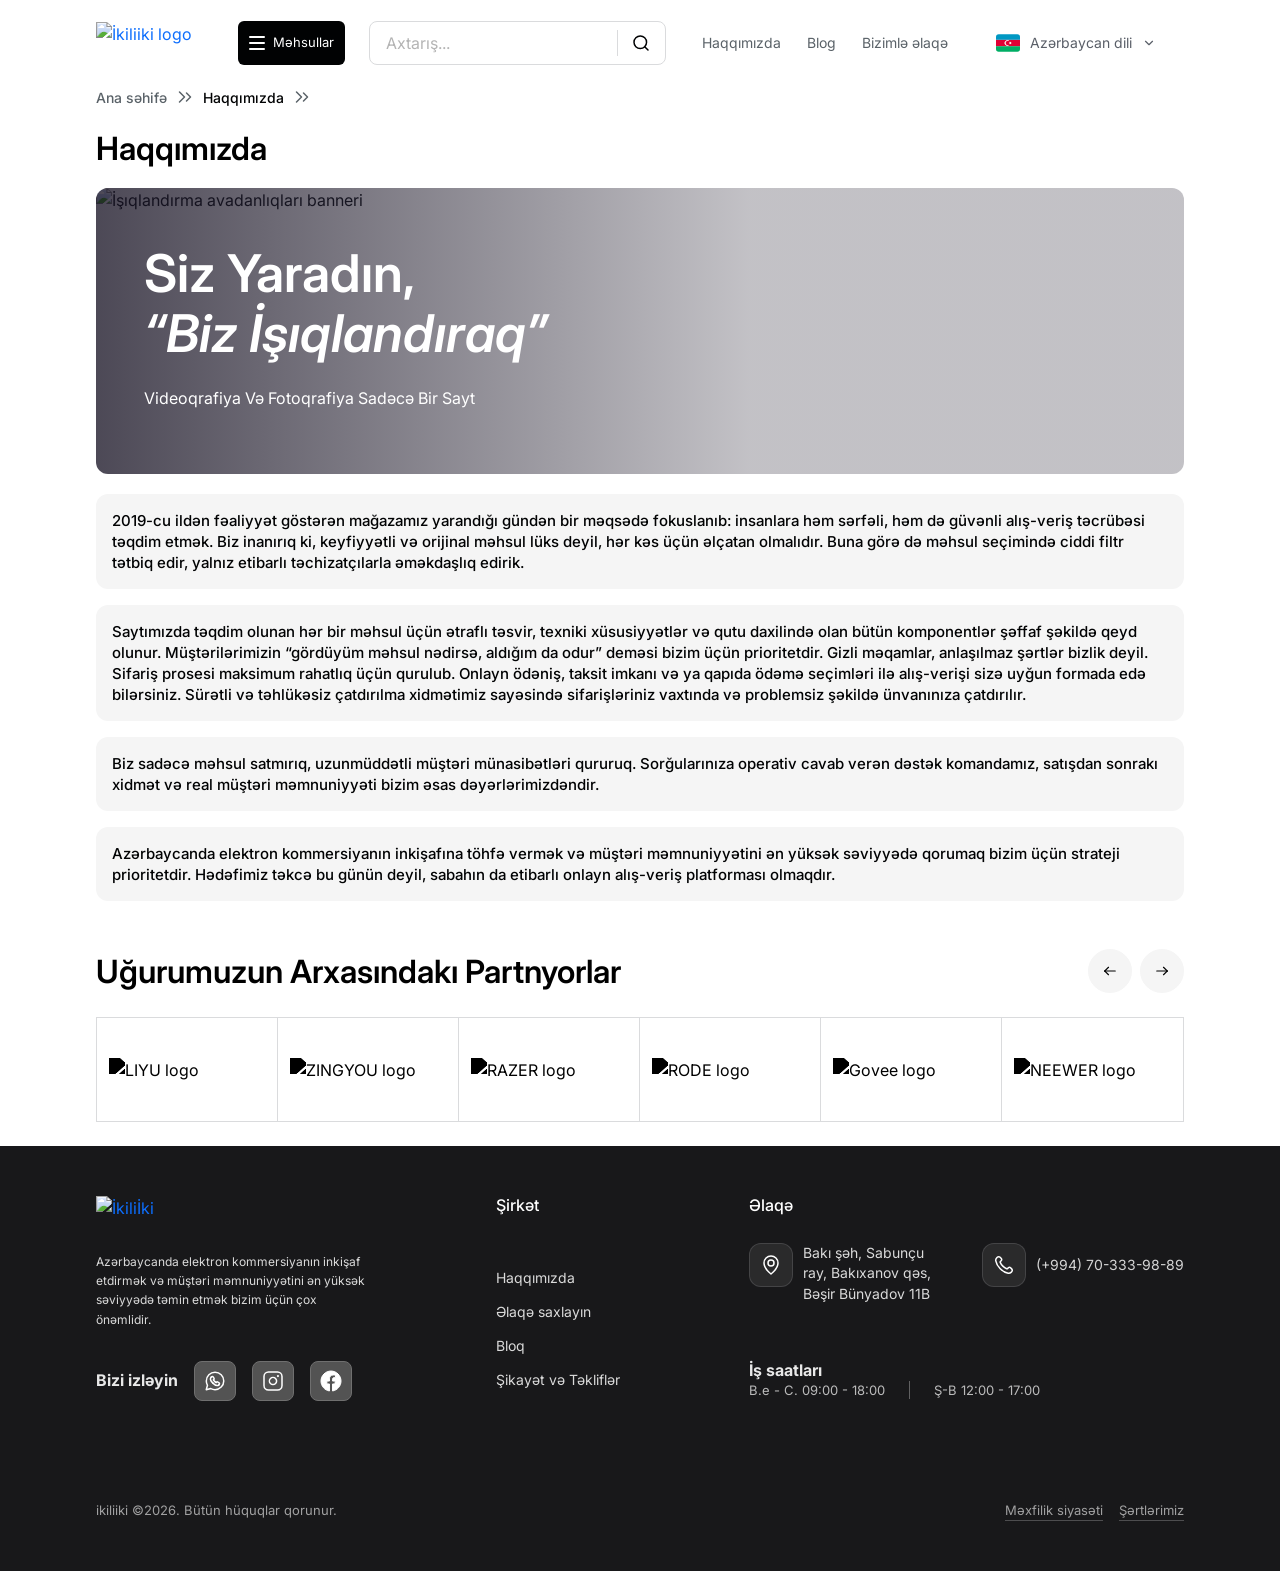
==== commit 64e42b8b: "--airforce header-drawer the end" ====
--- a/about.html
+++ b/about.html
@@ -17,7 +17,7 @@
     <link href="https://cdn.jsdelivr.net/npm/bootstrap@5.3.8/dist/css/bootstrap.min.css" rel="stylesheet"
         integrity="sha384-sRIl4kxILFvY47J16cr9ZwB07vP4J8+LH7qKQnuqkuIAvNWLzeN8tE5YBujZqJLB" crossorigin="anonymous" />
 
-    <link rel="stylesheet" href="assets/css/style.css" />
+    <link rel="stylesheet" href="assets/css/style.css?v=20260314" />
 </head>
 
 <body class="page">
@@ -95,7 +95,7 @@
                 </div>
 
                 <div class="about-page__hero">
-                    <img class="about-page__hero-img" src="assets/images/783815d9c4e5a7d03388fd87f96c29ed0e0bb975.png"
+                    <img loading="lazy" decoding="async" class="about-page__hero-img" src="assets/images/783815d9c4e5a7d03388fd87f96c29ed0e0bb975.png"
                         alt="İşıqlandırma avadanlıqları banneri" />
                     <div class="about-page__hero-overlay"></div>
                     <div class="about-page__hero-content">
@@ -163,27 +163,27 @@
 
                 <div class="partners__grid content-section__body">
                     <article class="partners__item">
-                        <img class="partners__logo-img" src="assets/images/7e1b06cc6317b31910e178910c5c6d897cb41ca3.png"
+                        <img loading="lazy" decoding="async" class="partners__logo-img" src="assets/images/7e1b06cc6317b31910e178910c5c6d897cb41ca3.png"
                             alt="LIYU logo" />
                     </article>
                     <article class="partners__item">
-                        <img class="partners__logo-img" src="assets/images/0673162a0734f0a54d78c6aa45c5b738d48a8bcf.png"
+                        <img loading="lazy" decoding="async" class="partners__logo-img" src="assets/images/0673162a0734f0a54d78c6aa45c5b738d48a8bcf.png"
                             alt="ZINGYOU logo" />
                     </article>
                     <article class="partners__item">
-                        <img class="partners__logo-img" src="assets/images/912b0873d910c1937756f70fe49c5cca864fa3f9.png"
+                        <img loading="lazy" decoding="async" class="partners__logo-img" src="assets/images/912b0873d910c1937756f70fe49c5cca864fa3f9.png"
                             alt="RAZER logo" />
                     </article>
                     <article class="partners__item">
-                        <img class="partners__logo-img" src="assets/images/ed5071518060241ebef5698810afa7528b020227.png"
+                        <img loading="lazy" decoding="async" class="partners__logo-img" src="assets/images/ed5071518060241ebef5698810afa7528b020227.png"
                             alt="RODE logo" />
                     </article>
                     <article class="partners__item">
-                        <img class="partners__logo-img" src="assets/images/1686026bab9365702d0a793933f1c906a373e9fb.png"
+                        <img loading="lazy" decoding="async" class="partners__logo-img" src="assets/images/1686026bab9365702d0a793933f1c906a373e9fb.png"
                             alt="Govee logo" />
                     </article>
                     <article class="partners__item">
-                        <img class="partners__logo-img" src="assets/images/a6242b0c8b187287f1c6bbee1114481ae0c81017.png"
+                        <img loading="lazy" decoding="async" class="partners__logo-img" src="assets/images/a6242b0c8b187287f1c6bbee1114481ae0c81017.png"
                             alt="NEEWER logo" />
                     </article>
                 </div>
@@ -236,7 +236,7 @@
 
 
     <script src="https://cdn.jsdelivr.net/npm/gsap@3.12.5/dist/gsap.min.js"></script>
-    <script type="module" src="assets/js/main.js"></script>
+    <script type="module" src="assets/js/main.js?v=20260314"></script>
     <script src="https://cdn.jsdelivr.net/npm/bootstrap@5.3.8/dist/js/bootstrap.bundle.min.js"
         integrity="sha384-FKyoEForCGlyvwx9Hj09JcYn3nv7wiPVlz7YYwJrWVcXK/BmnVDxM+D2scQbITxI" crossorigin="anonymous">
         </script>
--- a/assets/css/style.css
+++ b/assets/css/style.css
@@ -35,14 +35,29 @@
   }
 }
 body {
+  min-height: 100%;
   height: 100%;
   font-family: "Inter", sans-serif;
   background-color: rgb(255, 255, 255);
   overflow-x: hidden;
+  -webkit-font-smoothing: antialiased;
+  -moz-osx-font-smoothing: grayscale;
 }
 
 html {
+  min-height: 100%;
   overflow-x: hidden;
+  -webkit-text-size-adjust: 100%;
+  -moz-text-size-adjust: 100%;
+  text-size-adjust: 100%;
+}
+
+img,
+svg,
+video,
+canvas {
+  display: block;
+  max-width: 100%;
 }
 
 p {
@@ -1638,6 +1653,12 @@
   right: 0;
   display: none;
   z-index: 9999;
+  -webkit-text-size-adjust: 100%;
+  -moz-text-size-adjust: 100%;
+       text-size-adjust: 100%;
+}
+.drawer, .drawer__panel, .drawer__left, .drawer__center, .drawer__right, .drawer__mobile-top, .drawer__mobile-top--bar, .drawer__mobile-lang-wrap, .drawer__mobile-lang-menu {
+  box-sizing: border-box;
 }
 .drawer--active {
   display: block;
@@ -1703,6 +1724,7 @@
   position: relative;
   max-height: calc(100vh - var(--header-height, 85px) - 20px);
   overflow-y: auto;
+  scrollbar-gutter: stable both-edges;
   scrollbar-width: thin;
   scrollbar-color: #e3e3e3 transparent;
 }
@@ -1830,6 +1852,7 @@
   background: #ffffff;
   max-height: calc(100vh - var(--header-height, 85px) - 20px);
   overflow-y: auto;
+  scrollbar-gutter: stable both-edges;
   scrollbar-width: thin;
   scrollbar-color: #e3e3e3 transparent;
 }
@@ -1849,8 +1872,10 @@
   gap: 1rem;
 }
 .drawer__sub {
-  display: block;
+  display: flex;
+  align-items: center;
   width: 100%;
+  min-width: 0;
   margin: 0;
   padding: 0.75rem;
   border-radius: 8px;
@@ -1869,12 +1894,20 @@
 }
 .drawer__sub-text {
   display: block;
+  flex: 1;
+  min-width: 0;
   width: 100%;
+  white-space: nowrap;
+  overflow: hidden;
+  text-overflow: ellipsis;
 }
 .drawer__mobile-subs {
   display: flex;
   flex-direction: column;
   gap: 0.375rem;
+}
+.drawer__mobile-top, .drawer__mobile-top--bar {
+  display: none;
 }
 .drawer__mobile-sub {
   display: block;
@@ -1892,6 +1925,22 @@
 }
 .drawer__mobile-divider {
   border-top: 0.0625rem solid #dadbdd;
+}
+.drawer__mobile-lang-menu[hidden] {
+  display: none !important;
+}
+.drawer__mobile-lang-wrap.is-open .drawer__mobile-lang-menu {
+  display: block !important;
+}
+.drawer__mobile-lang-menu, .drawer__mobile-lang-menu li {
+  list-style: none;
+  margin: 0;
+  padding: 0;
+}
+.drawer__mobile-lang-option {
+  -moz-appearance: none;
+       appearance: none;
+  -webkit-appearance: none;
 }
 .drawer__right {
   display: none;
@@ -2020,14 +2069,20 @@
   .drawer__panel {
     margin-left: 0;
     margin-right: 0;
-    width: 100vw;
-    max-width: 100vw;
+    width: 100%;
+    max-width: 100%;
   }
   .drawer--details .drawer__panel {
     grid-template-columns: minmax(280px, 340px) minmax(20.6875rem, 20.6875rem) minmax(300px, 22.375rem);
   }
 }
 @media only screen and (max-width: 1200px) {
+  .drawer--details .drawer__panel {
+    grid-template-columns: minmax(250px, 20.625rem) clamp(17rem, 27.5vw, 20.625rem) minmax(280px, 22.375rem);
+  }
+  .drawer--details .drawer__center {
+    min-width: 0;
+  }
   .drawer--details .drawer__right {
     width: 22.375rem;
     min-width: 22.375rem;
@@ -2035,24 +2090,20 @@
   .drawer--details .drawer__right .products__card {
     min-height: auto;
   }
-  .drawer__item-text, .drawer__sub {
-    font-size: clamp(0.875rem, 1.9vw, 1rem);
-  }
 }
 @media only screen and (max-width: 991px) {
-  .drawer__panel {
-    margin-left: 0;
-    width: 100vw;
-    max-width: 100vw;
-  }
-  .drawer--details .drawer__panel {
-    grid-template-columns: minmax(250px, 340px) minmax(220px, 1fr);
-  }
-  .drawer--details .drawer__right {
-    display: none;
-  }
-}
-@media only screen and (max-width: 480px) {
+  .drawer__mobile-top--bar {
+    grid-column: 1/-1;
+    position: relative;
+    padding: 1rem;
+    margin: 0;
+    background: #fff;
+    z-index: 30;
+    overflow: visible;
+  }
+  .drawer__mobile-top.drawer__mobile-top--bar {
+    margin-bottom: 0;
+  }
   .drawer__mobile-top {
     display: flex;
     flex-direction: column;
@@ -2066,7 +2117,8 @@
     align-items: center;
     width: 100%;
     max-width: 100%;
-    height: 2.5rem;
+    height: 2.75rem;
+    min-height: 2.75rem;
     border: 0.0625rem solid #dadbdd;
     border-radius: 0.5rem;
     overflow: hidden;
@@ -2102,23 +2154,15 @@
     text-align: center;
     line-height: 1;
   }
-  .drawer__mobile-link, .drawer__mobile-lang {
+  .drawer__mobile-link, .drawer__mobile-lang, .drawer__mobile-lang-btn {
     color: #5a6268;
+    text-decoration: none;
     font-size: clamp(0.8125rem, 3.3vw, 0.9rem);
-    text-decoration: none;
-    line-height: 1;
-    display: inline-flex;
-    align-items: center;
-  }
-  .drawer__mobile-lang {
-    display: inline-flex;
-    align-items: center;
-    gap: 0.375rem;
-    white-space: nowrap;
     line-height: 1;
   }
   .drawer__mobile-lang-wrap {
     position: relative;
+    z-index: 31;
   }
   .drawer__mobile-lang-btn {
     display: inline-flex;
@@ -2162,7 +2206,7 @@
     position: absolute;
     top: calc(100% + 0.375rem);
     left: 0;
-    z-index: 2;
+    z-index: 40;
     min-width: 9rem;
     margin: 0;
     padding: 0.25rem;
@@ -2171,6 +2215,203 @@
     border: 0.0625rem solid #dadbdd;
     border-radius: 0.5rem;
     box-shadow: 0 0.25rem 0.625rem rgba(0, 0, 0, 0.08);
+  }
+  .drawer__mobile-lang-menu > li {
+    list-style: none;
+    margin: 0;
+    padding: 0;
+  }
+  .drawer__mobile-lang-menu > li::marker {
+    content: "";
+  }
+  .drawer__mobile-lang-option {
+    display: inline-flex;
+    align-items: center;
+    gap: 0.5rem;
+    width: 100%;
+    border: 0;
+    background: transparent;
+    text-align: left;
+    padding: 0.5rem 0.625rem;
+    border-radius: 0.375rem;
+    color: #010203;
+    font-size: clamp(0.8125rem, 3.2vw, 0.9rem);
+    line-height: 1.2;
+  }
+  .drawer__mobile-lang-option:hover {
+    background: #f5f5f5;
+  }
+  .drawer__mobile-lang-option-flag {
+    width: 1rem;
+    height: 1rem;
+    display: inline-flex;
+    align-items: center;
+    justify-content: center;
+    flex-shrink: 0;
+  }
+  .drawer__mobile-lang-option-flag svg {
+    width: 100%;
+    height: 100%;
+    display: block;
+  }
+  .drawer__panel {
+    margin-left: 0;
+    width: 100%;
+    max-width: 100%;
+    overflow: visible;
+  }
+  .drawer--details .drawer__panel {
+    grid-template-columns: minmax(250px, 340px) minmax(220px, 1fr);
+  }
+  .drawer--details .drawer__right {
+    display: none;
+  }
+}
+@media only screen and (max-width: 991px) and (min-width: 768px) {
+  .drawer--details .drawer__panel {
+    grid-template-columns: minmax(14rem, 17.5rem) minmax(0, 1fr) 22.375rem;
+  }
+  .drawer--details .drawer__center {
+    min-width: 0;
+  }
+  .drawer--details .drawer__right {
+    display: flex;
+    width: 22.375rem;
+    min-width: 22.375rem;
+  }
+}
+@media only screen and (max-width: 480px) {
+  .drawer__mobile-top {
+    display: flex;
+    flex-direction: column;
+    gap: 0.875rem;
+    margin-bottom: 0.875rem;
+    width: 100%;
+    box-sizing: border-box;
+    position: relative;
+    z-index: 30;
+    overflow: visible;
+  }
+  .drawer__mobile-search {
+    display: flex;
+    align-items: center;
+    width: 100%;
+    max-width: 100%;
+    height: 2.75rem;
+    min-height: 2.75rem;
+    border: 0.0625rem solid #dadbdd;
+    border-radius: 0.5rem;
+    overflow: hidden;
+    background: #fff;
+    box-sizing: border-box;
+  }
+  .drawer__mobile-search-input {
+    flex: 1;
+    border: 0;
+    outline: 0;
+    height: 100%;
+    padding: 0 0.75rem;
+    font-size: clamp(0.875rem, 3.6vw, 0.95rem);
+    background: transparent;
+  }
+  .drawer__mobile-search-btn {
+    width: 2.75rem;
+    height: 100%;
+    border: 0;
+    border-left: 0.0625rem solid #dadbdd;
+    background: transparent;
+    display: inline-flex;
+    align-items: center;
+    justify-content: center;
+  }
+  .drawer__mobile-links {
+    display: flex;
+    align-items: center;
+    justify-content: center;
+    gap: 1rem;
+    flex-wrap: wrap;
+    width: 100%;
+    text-align: center;
+    line-height: 1;
+  }
+  .drawer__mobile-link, .drawer__mobile-lang {
+    color: #5a6268;
+    font-size: clamp(0.8125rem, 3.3vw, 0.9rem);
+    text-decoration: none;
+    line-height: 1;
+    display: inline-flex;
+    align-items: center;
+  }
+  .drawer__mobile-lang {
+    display: inline-flex;
+    align-items: center;
+    gap: 0.375rem;
+    white-space: nowrap;
+    line-height: 1;
+  }
+  .drawer__mobile-lang-wrap {
+    position: relative;
+    z-index: 31;
+  }
+  .drawer__mobile-lang-btn {
+    display: inline-flex;
+    align-items: center;
+    justify-content: center;
+    gap: 0.375rem;
+    border: 0;
+    background: transparent;
+    color: #5a6268;
+    font-size: clamp(0.8125rem, 3.3vw, 0.9rem);
+    padding: 0;
+    line-height: 1;
+    min-height: 1.25rem;
+  }
+  .drawer__mobile-lang-flag {
+    display: inline-flex;
+    width: 1.125rem;
+    height: 1.125rem;
+    flex-shrink: 0;
+    align-items: center;
+    justify-content: center;
+  }
+  .drawer__mobile-lang-flag svg {
+    width: 100%;
+    height: 100%;
+    display: block;
+  }
+  .drawer__mobile-lang-chevron {
+    flex-shrink: 0;
+    width: 0.875rem;
+    height: 0.875rem;
+    display: inline-block;
+    vertical-align: middle;
+    transition: transform 0.2s ease;
+    margin-top: 0;
+  }
+  .drawer__mobile-lang-wrap.is-open .drawer__mobile-lang-chevron {
+    transform: rotate(180deg);
+  }
+  .drawer__mobile-lang-menu {
+    position: absolute;
+    top: calc(100% + 0.375rem);
+    left: 0;
+    z-index: 40;
+    min-width: 9rem;
+    margin: 0;
+    padding: 0.25rem;
+    list-style: none;
+    background: #fff;
+    border: 0.0625rem solid #dadbdd;
+    border-radius: 0.5rem;
+    box-shadow: 0 0.25rem 0.625rem rgba(0, 0, 0, 0.08);
+  }
+  .drawer__mobile-lang-menu > li {
+    list-style: none;
+    margin: 0;
+    padding: 0;
+  }
+  .drawer__mobile-lang-menu > li::marker {
+    content: "";
   }
   .drawer__mobile-lang-option {
     display: inline-flex;
@@ -2527,9 +2768,9 @@
   white-space: nowrap;
   background: #010203;
   color: #ffffff;
-  gap: 0.625rem;
-  padding: 0.625rem 0.75rem;
-  font-size: clamp(0.8125rem, 1.8vw, 0.875rem);
+  gap: 0.5rem;
+  padding: 0.5625rem 0.6875rem;
+  font-size: 0.8125rem;
   flex-shrink: 0;
 }
 .header__products:hover {
@@ -2541,19 +2782,55 @@
 .header__products.active {
   background: #010203;
 }
-.header__products.active .header__products-icon--menu {
-  display: none;
-}
-.header__products.active .header__products-icon--close {
-  display: block;
-}
-.header__products-icon {
-  width: 1.5rem;
-  height: 1.5rem;
+.header__menu-wrapper {
+  width: 1rem;
+  height: 0.875rem;
+  display: inline-flex;
+  align-items: center;
+  justify-content: center;
+  position: relative;
   flex-shrink: 0;
 }
-.header__products-icon--close {
-  display: none;
+.header__hamburger-menu, .header__hamburger-menu::after, .header__hamburger-menu::before {
+  width: 1rem;
+  height: 0.125rem;
+  border-radius: 0.125rem;
+  background: currentColor;
+}
+.header__hamburger-menu {
+  position: absolute;
+  left: 50%;
+  top: 50%;
+  transform: translate(-50%, -50%);
+  transition: all 0ms 300ms;
+}
+.header__hamburger-menu::before {
+  content: "";
+  position: absolute;
+  left: 0;
+  bottom: 0.375rem;
+  transition: bottom 300ms 300ms cubic-bezier(0.23, 1, 0.32, 1), transform 300ms cubic-bezier(0.23, 1, 0.32, 1);
+}
+.header__hamburger-menu::after {
+  content: "";
+  position: absolute;
+  left: 0;
+  top: 0.375rem;
+  transition: top 300ms 300ms cubic-bezier(0.23, 1, 0.32, 1), transform 300ms cubic-bezier(0.23, 1, 0.32, 1);
+}
+.header__hamburger-menu.animate {
+  background: rgba(255, 255, 255, 0);
+  transition: all 0ms 300ms;
+}
+.header__hamburger-menu.animate::after {
+  top: 0;
+  transform: rotate(45deg);
+  transition: top 300ms cubic-bezier(0.23, 1, 0.32, 1), transform 300ms 300ms cubic-bezier(0.23, 1, 0.32, 1);
+}
+.header__hamburger-menu.animate::before {
+  bottom: 0;
+  transform: rotate(-45deg);
+  transition: bottom 300ms cubic-bezier(0.23, 1, 0.32, 1), transform 300ms 300ms cubic-bezier(0.23, 1, 0.32, 1);
 }
 .header__search {
   display: flex;
@@ -2668,14 +2945,14 @@
     min-width: 0;
     max-width: 11rem;
   }
-  .header__products span {
+  .header__products-label {
     overflow: hidden;
     text-overflow: ellipsis;
     white-space: nowrap;
   }
-  .header__products-icon {
-    width: 1.375rem;
-    height: 1.375rem;
+  .header__menu-wrapper {
+    width: 1.5rem;
+    height: 1.5rem;
   }
   .header__search {
     width: 100%;
@@ -2761,14 +3038,14 @@
     min-width: 0;
     max-width: 11rem;
   }
-  .header__products span {
+  .header__products-label {
     overflow: hidden;
     text-overflow: ellipsis;
     white-space: nowrap;
   }
-  .header__products-icon {
-    width: 1.375rem;
-    height: 1.375rem;
+  .header__menu-wrapper {
+    width: 1.5rem;
+    height: 1.5rem;
   }
   .header__search {
     width: 100%;
@@ -2903,13 +3180,33 @@
     gap: 0;
     justify-content: center;
   }
-  .header__products-icon {
-    width: 1.375rem;
-    height: 1.375rem;
-  }
-  .header__products span {
+  .header__menu-wrapper {
+    width: 1.5rem;
+    height: 1.5rem;
+  }
+  .header__products-label {
     display: none;
   }
+}
+
+body.drawer-open .header {
+  z-index: 10010;
+}
+body.drawer-open .header__lang-wrap {
+  position: relative;
+  z-index: 10011;
+}
+body.drawer-open .header__lang-menu {
+  z-index: 10012;
+}
+
+.header__lang-wrap {
+  position: relative;
+  z-index: 1001;
+}
+
+.header__lang-menu {
+  z-index: 1002;
 }
 
 @media only screen and (max-width: 991px) {
@@ -2996,12 +3293,12 @@
     gap: 0;
     justify-content: center;
   }
-  .page--about .header__products span,
-  .page--blog-details .header__products span,
-  .page--blog .header__products span,
-  .page--contact .header__products span,
-  .page--complaints .header__products span,
-  .page--home .header__products span {
+  .page--about .header__products-label,
+  .page--blog-details .header__products-label,
+  .page--blog .header__products-label,
+  .page--contact .header__products-label,
+  .page--complaints .header__products-label,
+  .page--home .header__products-label {
     display: none;
   }
 }
@@ -3046,12 +3343,12 @@
     gap: 0;
     justify-content: center;
   }
-  .page--about .header__products span,
-  .page--blog-details .header__products span,
-  .page--blog .header__products span,
-  .page--contact .header__products span,
-  .page--complaints .header__products span,
-  .page--home .header__products span {
+  .page--about .header__products-label,
+  .page--blog-details .header__products-label,
+  .page--blog .header__products-label,
+  .page--contact .header__products-label,
+  .page--complaints .header__products-label,
+  .page--home .header__products-label {
     display: none;
   }
 }
